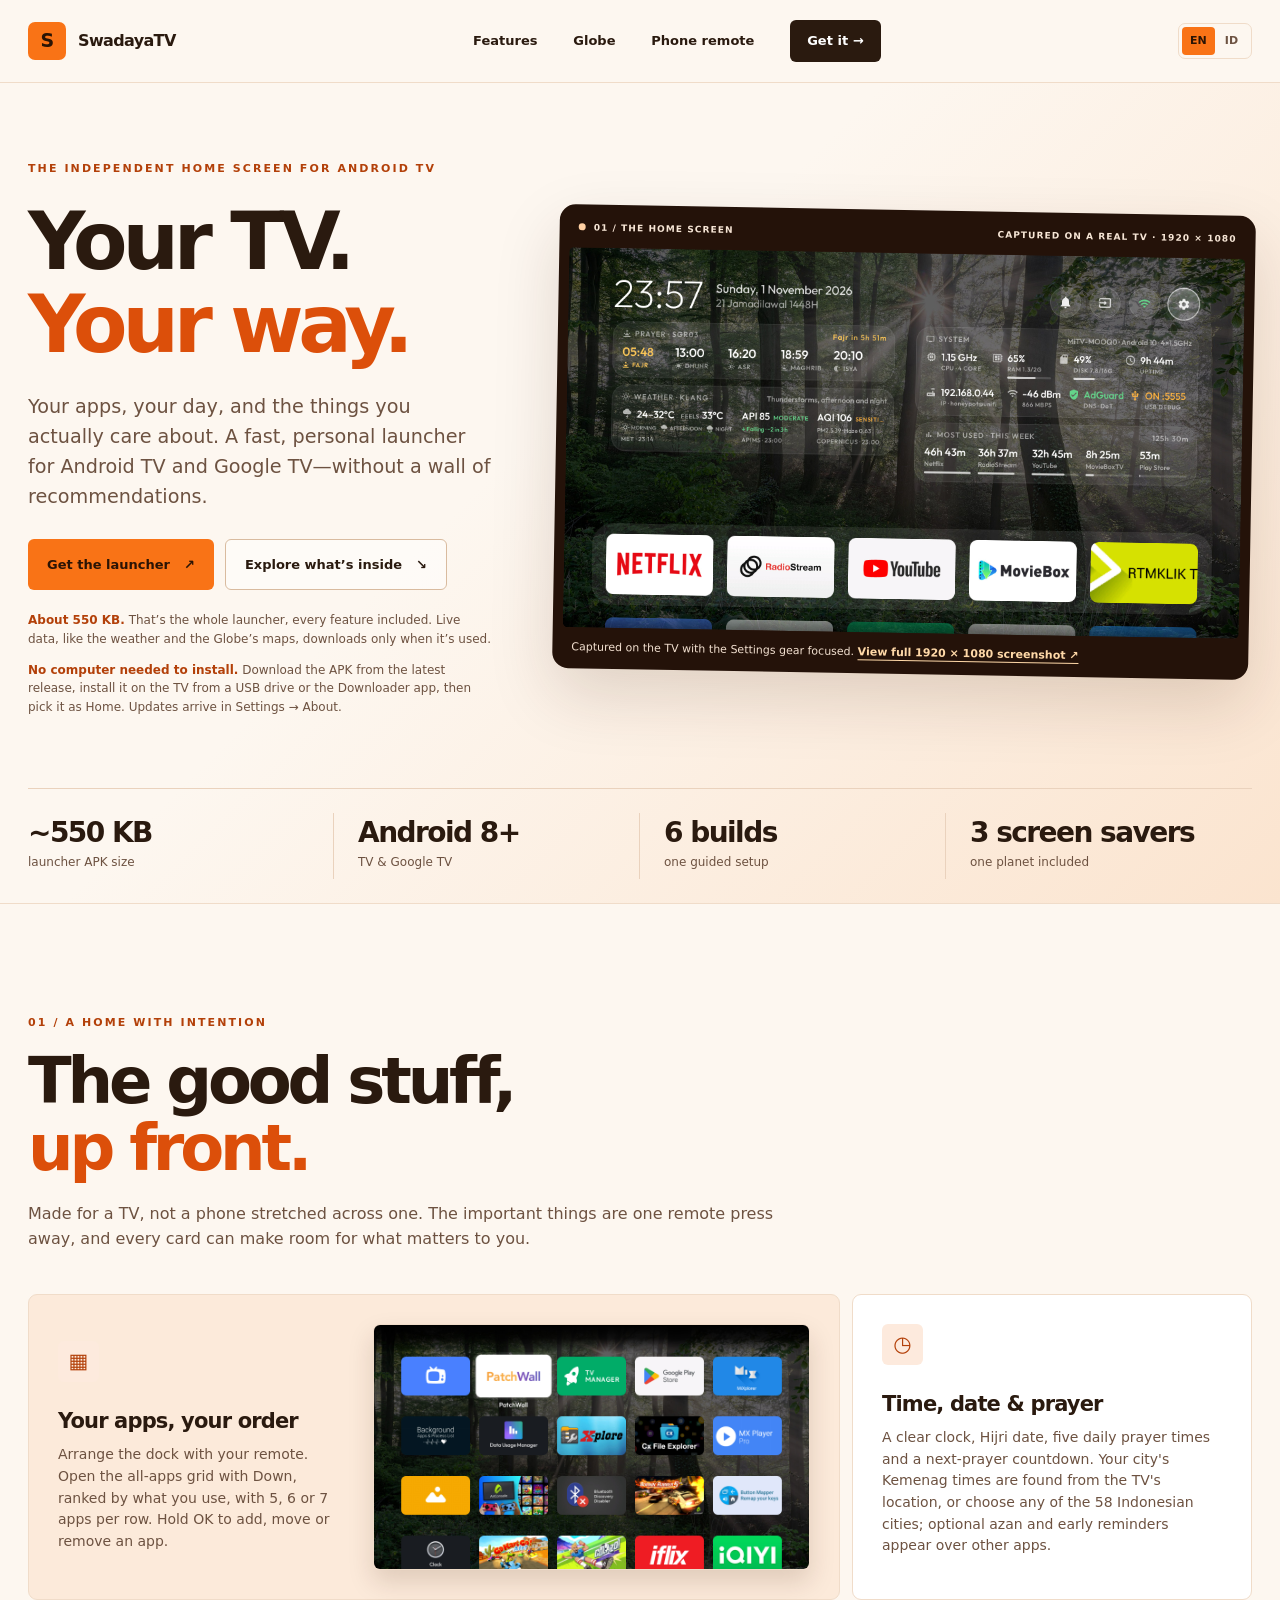
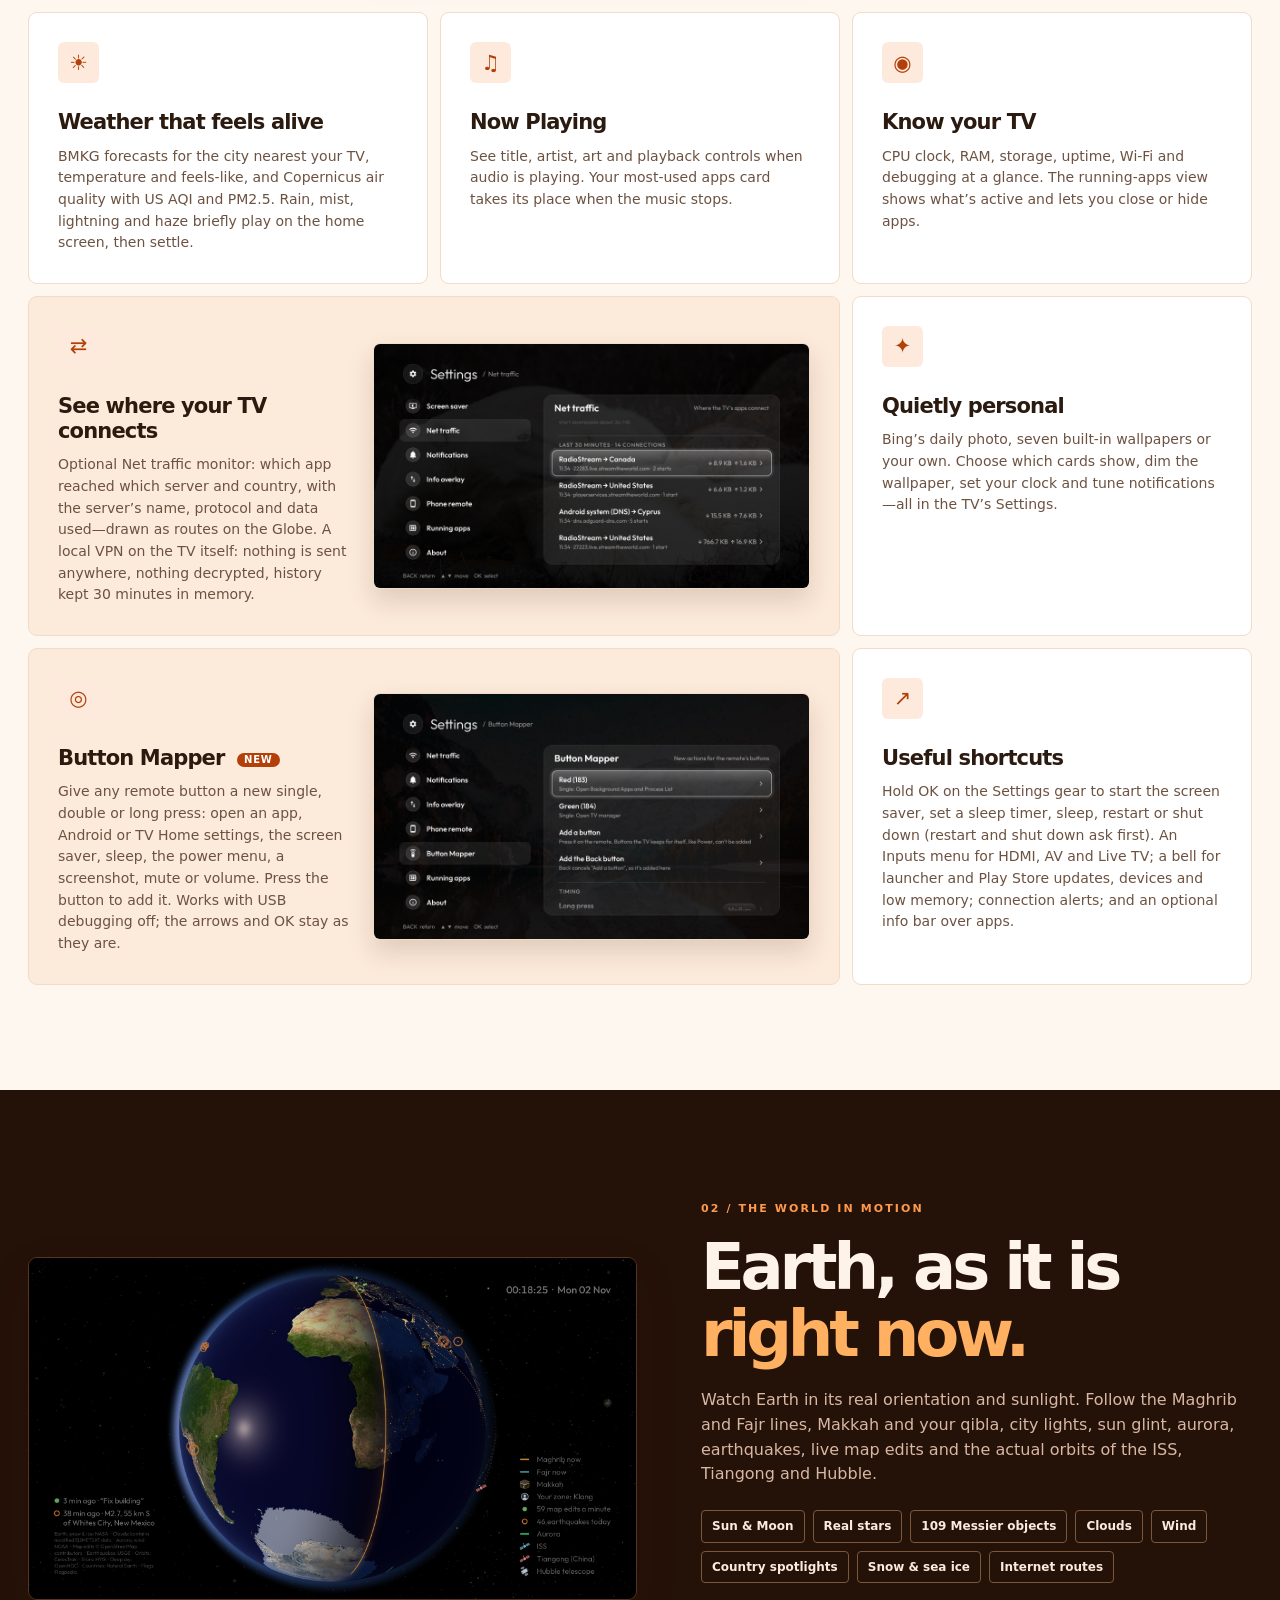
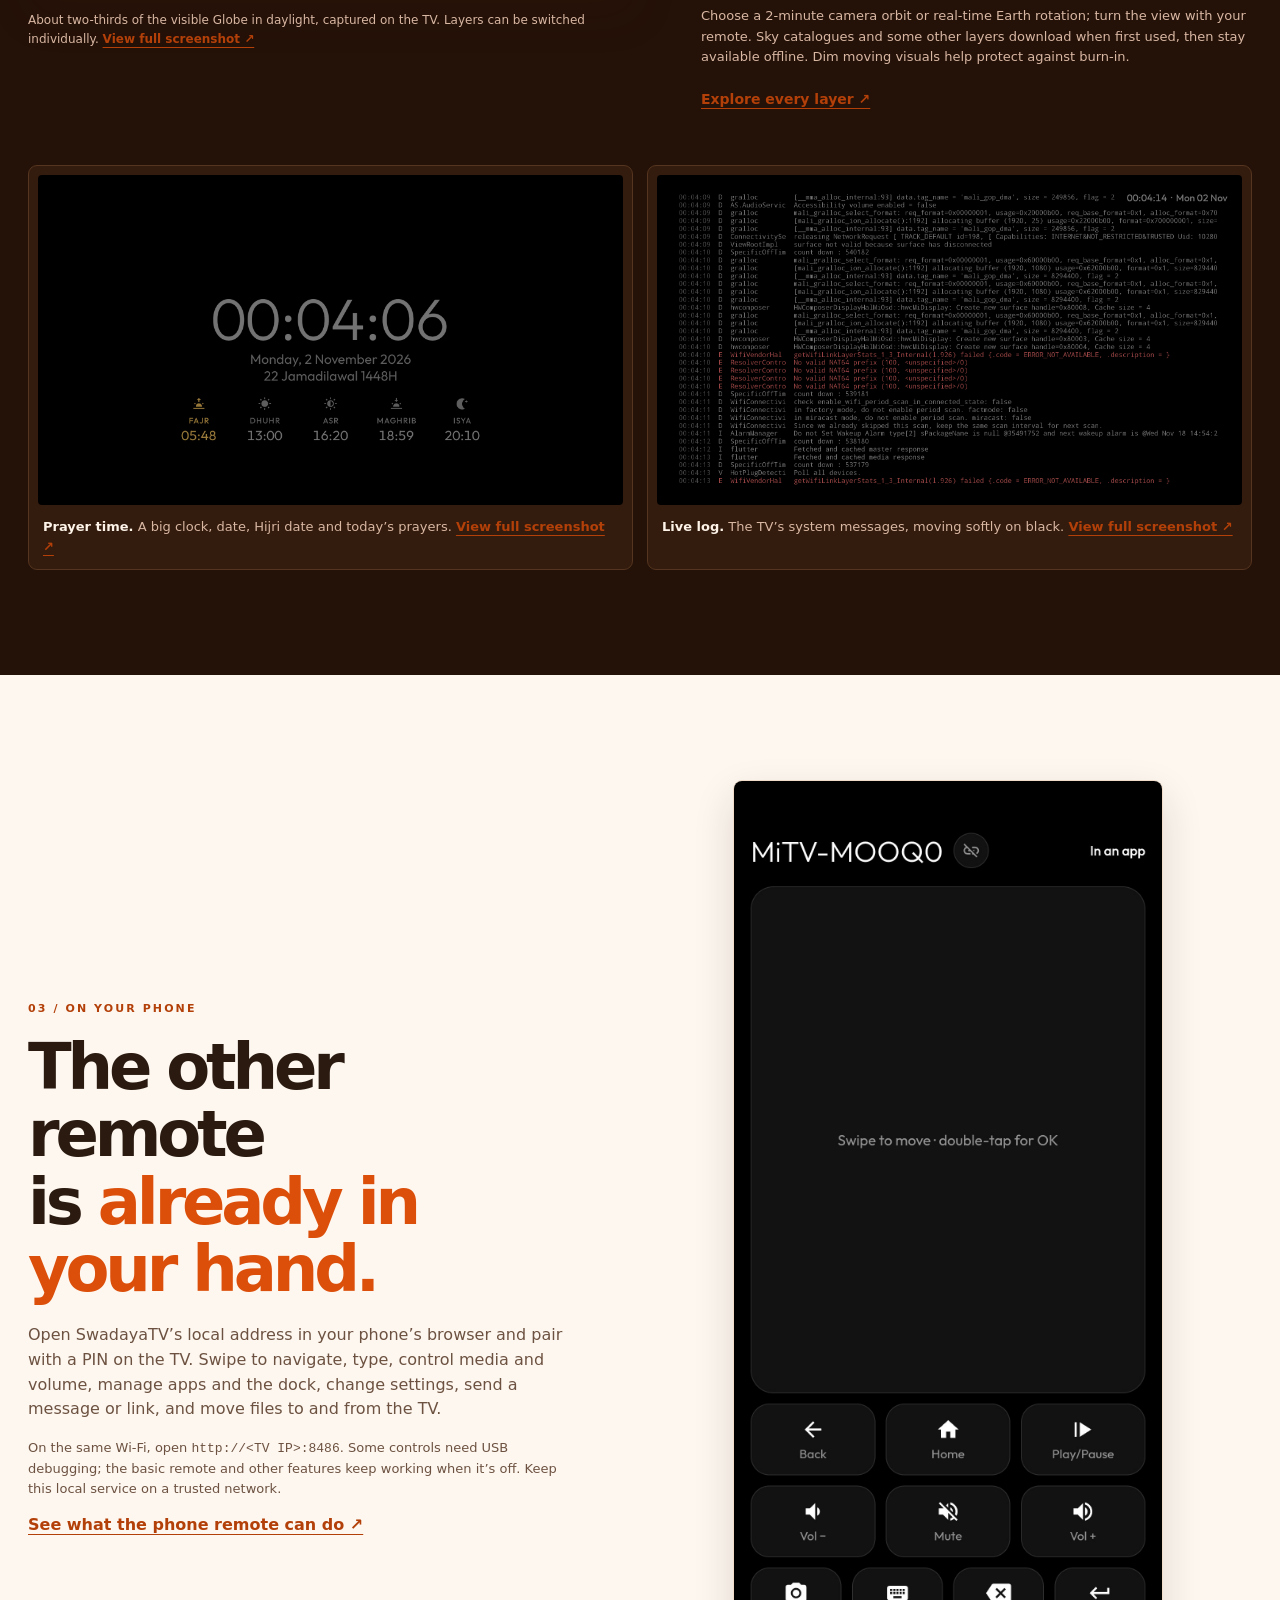
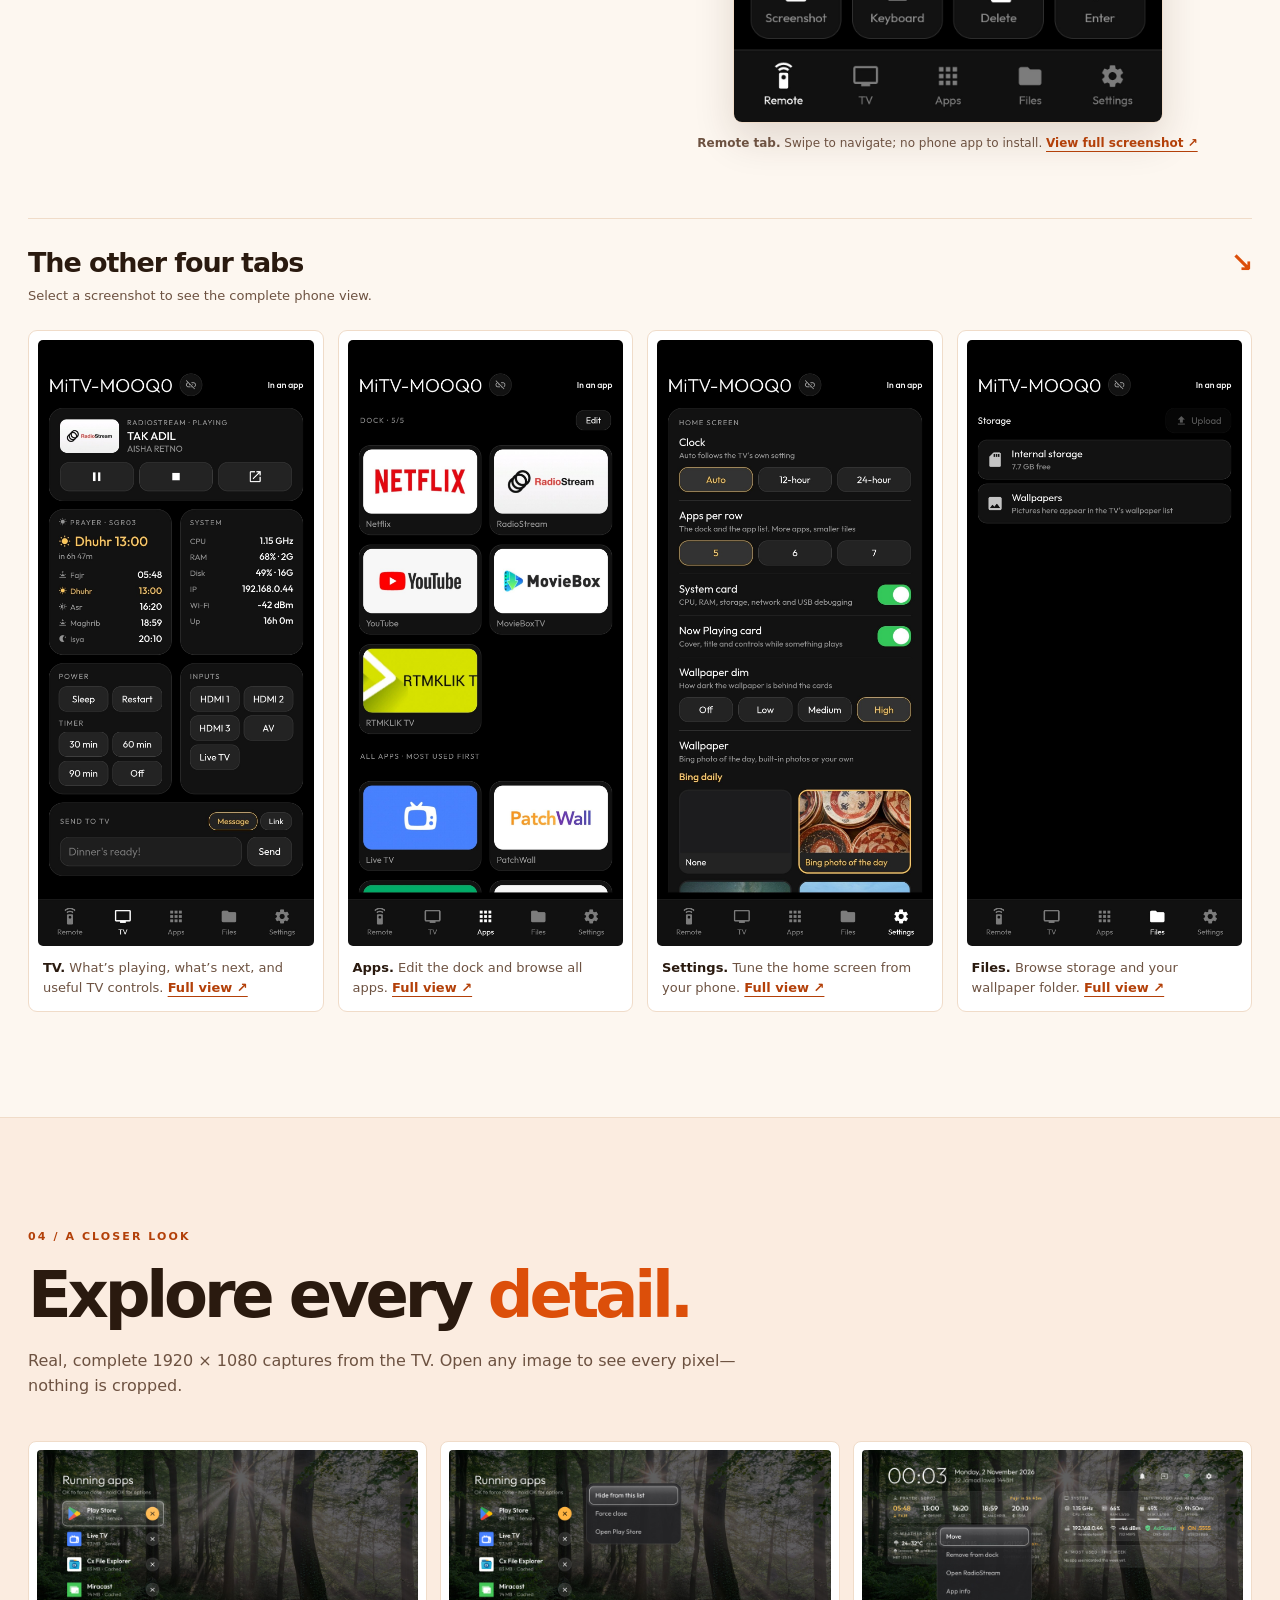
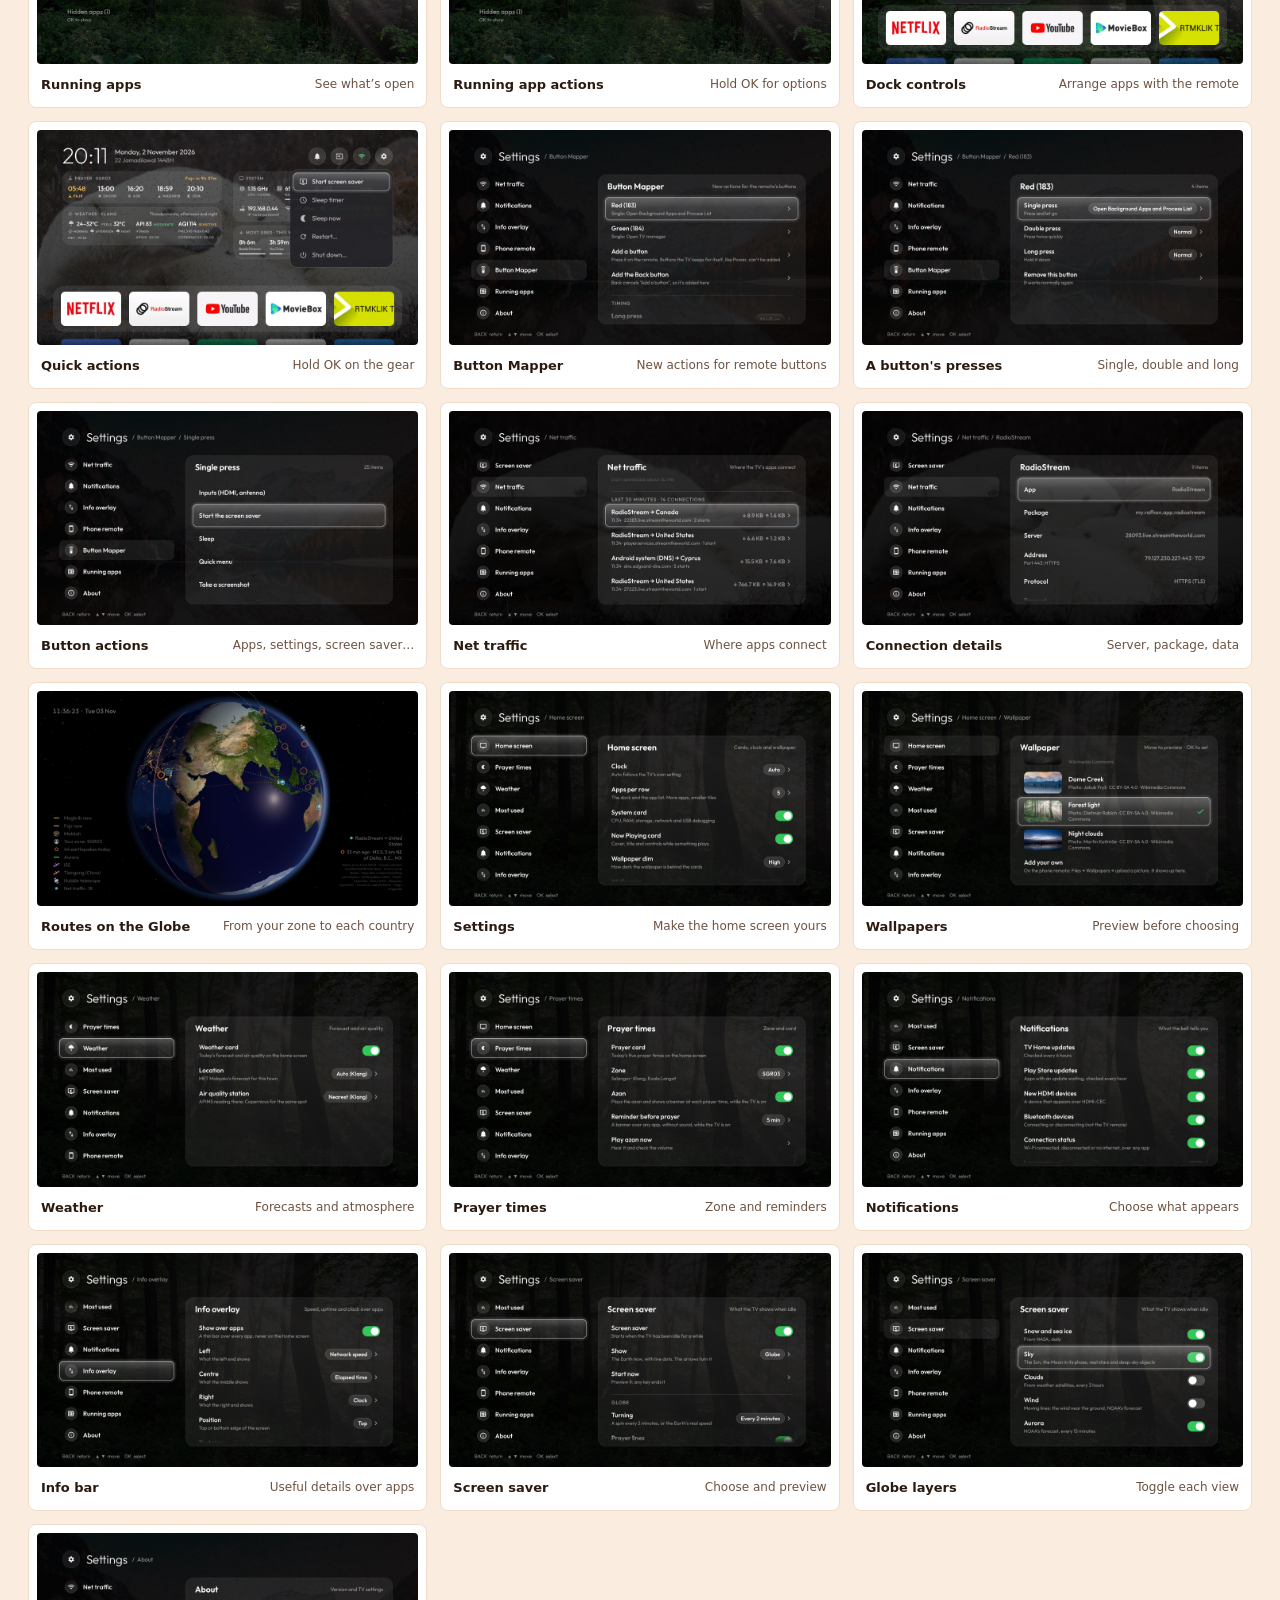
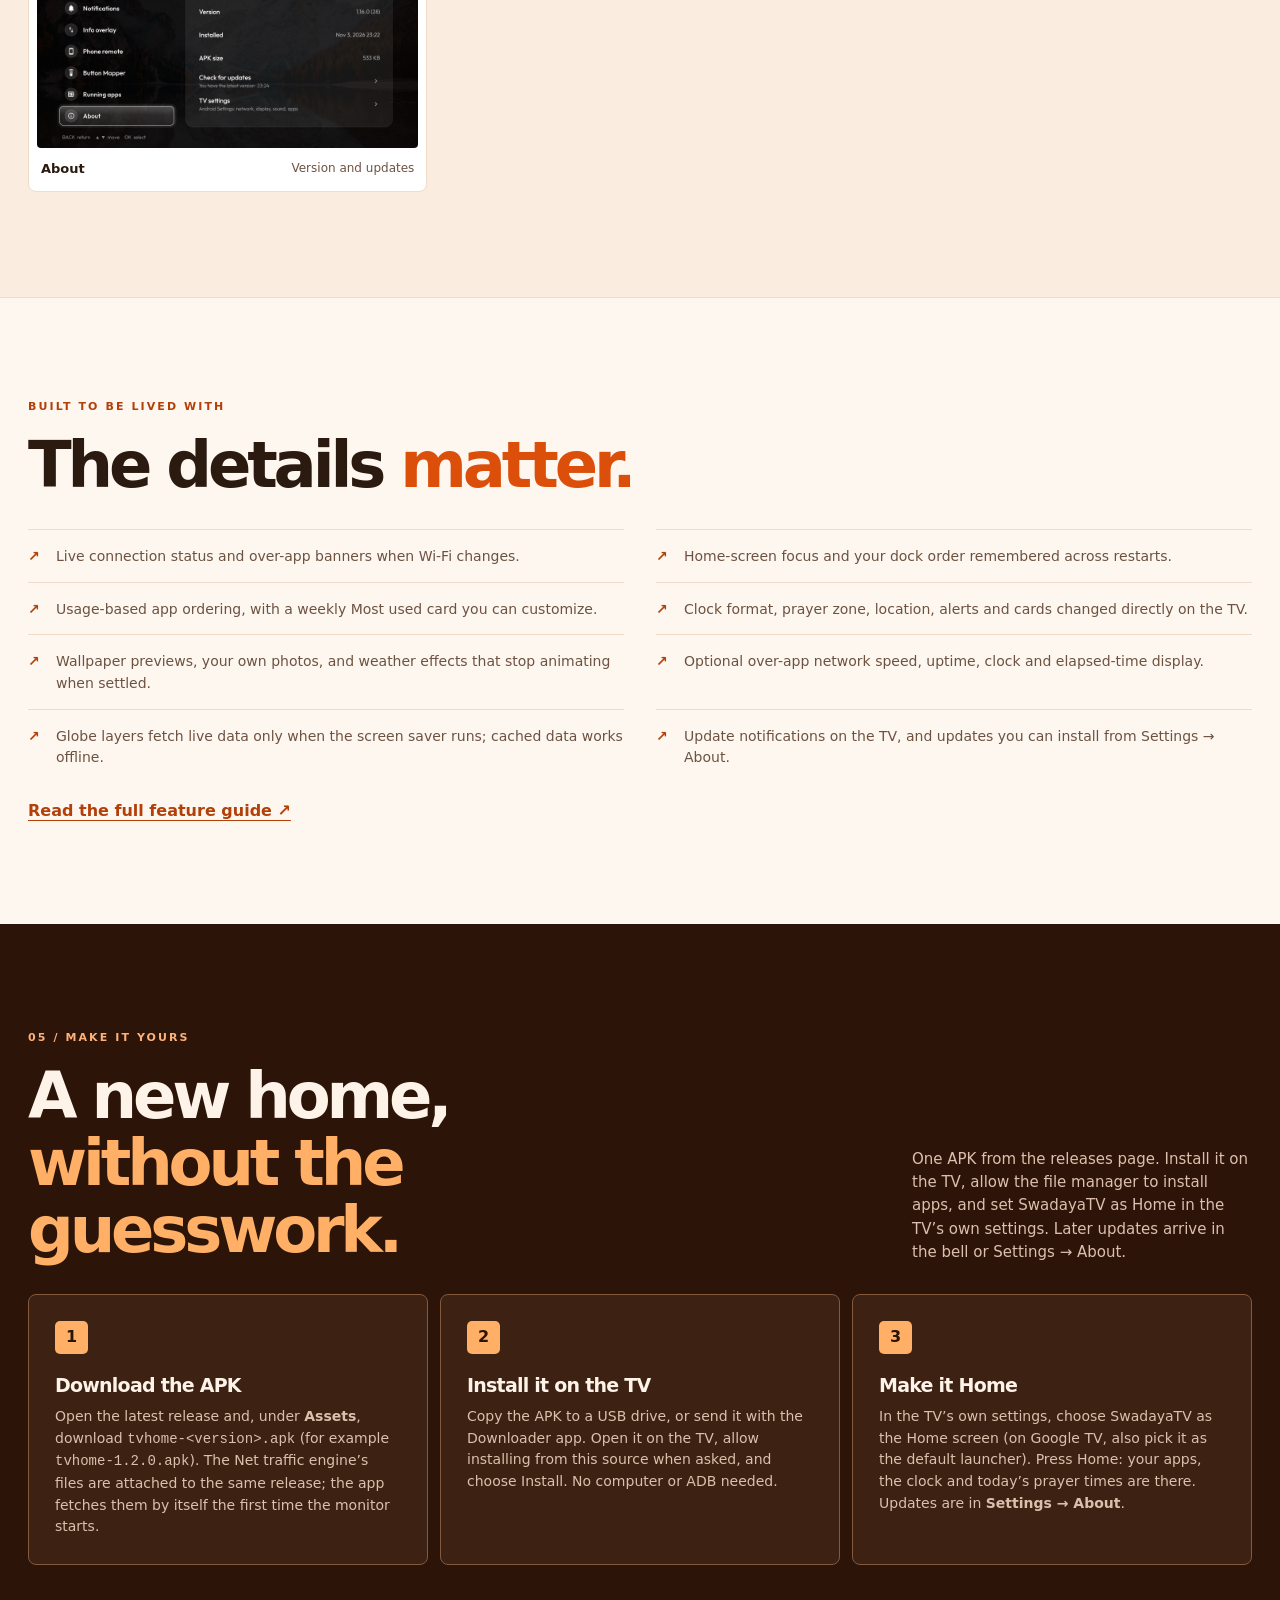
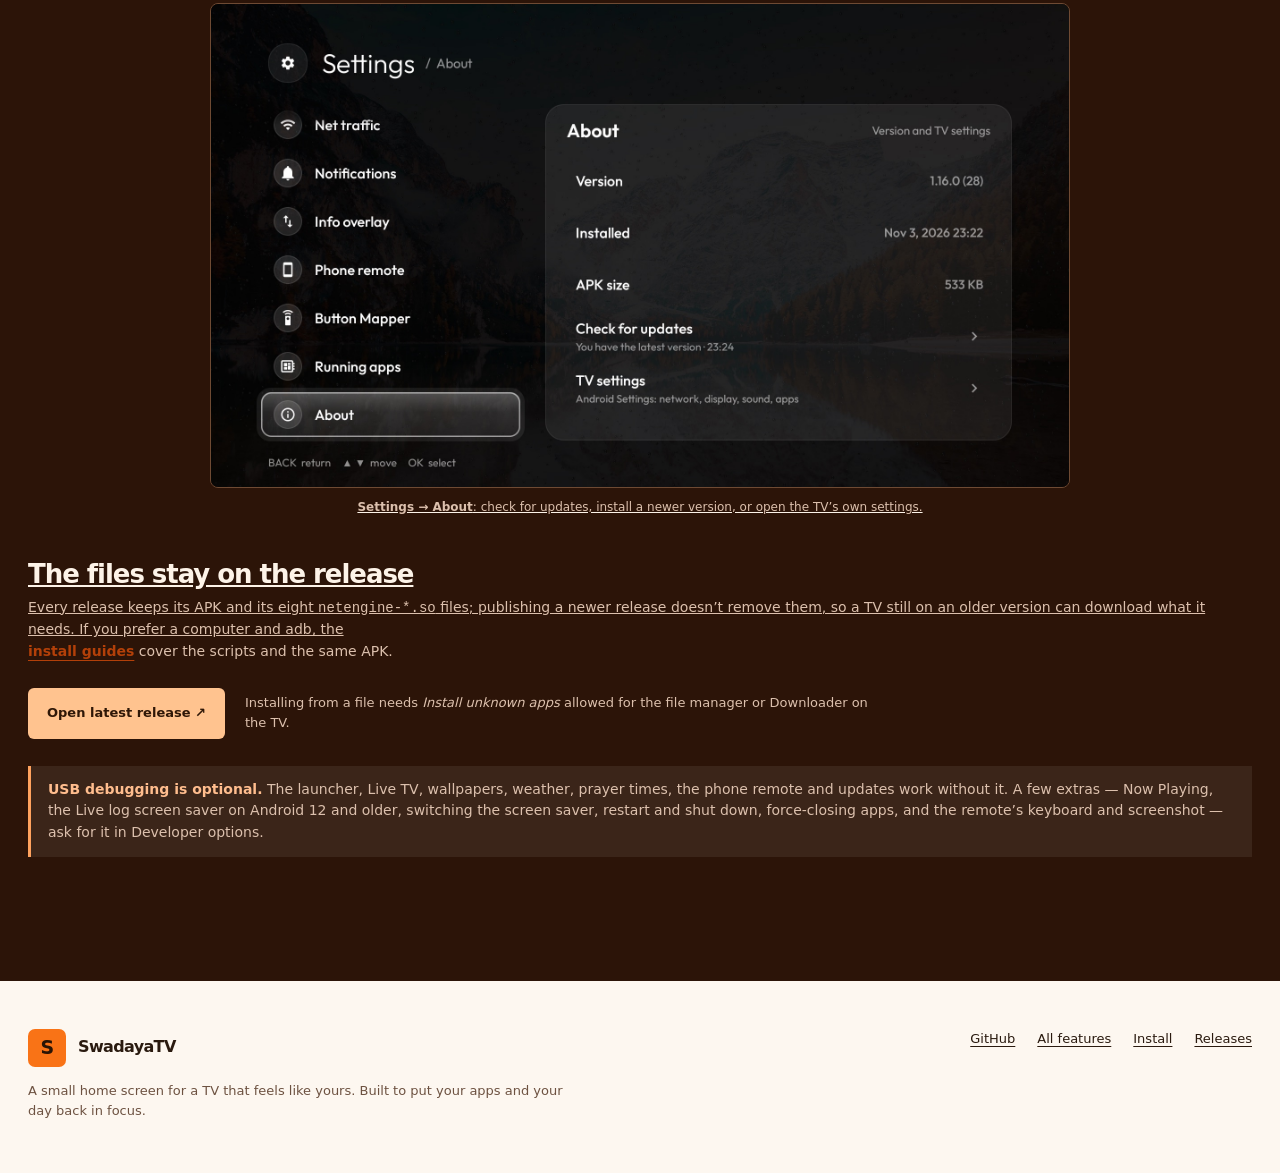
==== docs/index.html @ c502d19e "feat: switch the site to a bright orange theme, release 1.2.0 The green identity is replaced with a " ====
<!doctype html>
<html lang="en">
<head>
  <meta charset="utf-8">
  <meta name="viewport" content="width=device-width, initial-scale=1">
  <meta name="theme-color" content="#fdf7f0">
  <meta name="description" content="SwadayaTV is a tiny, customizable home screen for Android TV and Google TV, with live weather, prayer times, a phone remote, and a real-time Globe screen saver. Install the ready-made APK from GitHub Releases.">
  <title>SwadayaTV — Make the TV yours</title>
  <link rel="alternate" hreflang="en" href="index.html">
  <link rel="alternate" hreflang="id" href="id.html">
  <link rel="stylesheet" href="site.css">
</head>
<body>
  <a class="skip" href="#main">Skip to content</a>
  <header class="site-header" id="top">
    <nav class="nav wrap" aria-label="Main navigation">
      <a class="brand" href="#top" aria-label="SwadayaTV, back to top"><span class="brand-mark" aria-hidden="true">S</span><span>SwadayaTV</span></a>
      <div class="nav-links">
        <a href="#features">Features</a>
        <a href="#globe">Globe</a>
        <a href="#remote">Phone remote</a>
        <a class="nav-download" href="#install">Get it →</a>
      </div>
      <div class="language-switch" aria-label="Language"><a href="index.html" lang="en" aria-current="page">EN</a><a href="id.html" lang="id">ID</a></div>
    </nav>
  </header>

  <main id="main">
    <div class="hero-shell">
    <div class="hero wrap">
      <div class="hero-copy">
        <span class="eyebrow">The independent home screen for Android TV</span>
        <h1>Your TV.<br><em>Your way.</em></h1>
        <p class="lead">Your apps, your day, and the things you actually care about. A fast, personal launcher for Android TV and Google TV—without a wall of recommendations.</p>
        <div class="actions">
          <a class="button primary" href="#install">Get the launcher <span aria-hidden="true">↗</span></a>
          <a class="button secondary" href="#features">Explore what’s inside <span aria-hidden="true">↘</span></a>
        </div>
        <p class="hero-note"><strong>About 550 KB.</strong> That’s the whole launcher, every feature included. Live data, like the weather and the Globe’s maps, downloads only when it’s used.</p>
        <p class="hero-note"><strong>No computer needed to install.</strong> Download the APK from the latest release, install it on the TV from a USB drive or the Downloader app, then pick it as Home. Updates arrive in Settings → About.</p>
      </div>
      <figure class="hero-visual screen">
        <div class="screen-top"><span>01 / The home screen</span><span>Captured on a real TV · 1920 × 1080</span></div>
        <a class="image-link" href="home.jpg" target="_blank" rel="noopener" aria-label="Open the complete home screen screenshot"><img src="home.jpg" width="1920" height="1080" alt="SwadayaTV on a TV with Forest light wallpaper, clock, prayer times, weather and air quality, system status, most-used apps and the Settings gear focused" fetchpriority="high"></a>
        <figcaption>Captured on the TV with the Settings gear focused. <a class="text-link" href="home.jpg" target="_blank" rel="noopener">View full 1920 × 1080 screenshot ↗</a></figcaption>
      </figure>
    </div>

    <div class="proof wrap" aria-label="At a glance">
      <div class="proof-item"><strong>~550 KB</strong><span>launcher APK size</span></div>
      <div class="proof-item"><strong>Android 8+</strong><span>TV &amp; Google TV</span></div>
      <div class="proof-item"><strong>6 builds</strong><span>one guided setup</span></div>
      <div class="proof-item"><strong>3 screen savers</strong><span>one planet included</span></div>
    </div>
    </div>

    <section class="section wrap" id="features" aria-labelledby="features-title">
      <div class="section-intro">
        <span class="eyebrow">01 / A home with intention</span>
        <h2 id="features-title">The good stuff,<br><em>up front.</em></h2>
        <p>Made for a TV, not a phone stretched across one. The important things are one remote press away, and every card can make room for what matters to you.</p>
      </div>
      <div class="feature-grid">
        <article class="feature span-two">
          <div><div class="icon" aria-hidden="true">▦</div><h3>Your apps, your order</h3><p>Arrange the dock with your remote. Open the all-apps grid with Down, ranked by what you use, with 5, 6 or 7 apps per row. Hold OK to add, move or remove an app.</p></div>
          <a class="image-link" href="app-grid.jpg" target="_blank" rel="noopener" aria-label="Open the complete all apps screenshot"><img src="app-grid.jpg" width="1920" height="1080" loading="lazy" alt="All apps grid with large, easily focused TV app tiles"></a>
        </article>
        <article class="feature"><div class="icon" aria-hidden="true">◷</div><h3>Time, date &amp; prayer</h3><p>A clear clock, Hijri date, five daily prayer times and a next-prayer countdown. Your city's Kemenag times are found from the TV's location, or choose any of the 58 Indonesian cities; optional azan and early reminders appear over other apps.</p></article>
        <article class="feature"><div class="icon" aria-hidden="true">☀</div><h3>Weather that feels alive</h3><p>BMKG forecasts for the city nearest your TV, temperature and feels-like, and Copernicus air quality with US AQI and PM2.5. Rain, mist, lightning and haze briefly play on the home screen, then settle.</p></article>
        <article class="feature"><div class="icon" aria-hidden="true">♫</div><h3>Now Playing</h3><p>See title, artist, art and playback controls when audio is playing. Your most-used apps card takes its place when the music stops.</p></article>
        <article class="feature"><div class="icon" aria-hidden="true">◉</div><h3>Know your TV</h3><p>CPU clock, RAM, storage, uptime, Wi-Fi and debugging at a glance. The running-apps view shows what’s active and lets you close or hide apps.</p></article>
        <article class="feature span-two">
          <div><div class="icon" aria-hidden="true">⇄</div><h3>See where your TV connects</h3><p>Optional Net traffic monitor: which app reached which server and country, with the server’s name, protocol and data used—drawn as routes on the Globe. A local VPN on the TV itself: nothing is sent anywhere, nothing decrypted, history kept 30 minutes in memory.</p></div>
          <a class="image-link" href="net-traffic.jpg" target="_blank" rel="noopener" aria-label="Open the complete Net traffic screenshot"><img src="net-traffic.jpg" width="1920" height="1080" loading="lazy" alt="Settings → Net traffic: the latest connections, each with app, country, server name and data"></a>
        </article>
        <article class="feature"><div class="icon" aria-hidden="true">✦</div><h3>Quietly personal</h3><p>Bing’s daily photo, seven built-in wallpapers or your own. Choose which cards show, dim the wallpaper, set your clock and tune notifications—all in the TV’s Settings.</p></article>
        <article class="feature span-two">
          <div><div class="icon" aria-hidden="true">◎</div><h3>Button Mapper <span class="new-tag">New</span></h3><p>Give any remote button a new single, double or long press: open an app, Android or TV Home settings, the screen saver, sleep, the power menu, a screenshot, mute or volume. Press the button to add it. Works with USB debugging off; the arrows and OK stay as they are.</p></div>
          <a class="image-link" href="button-mapper.jpg" target="_blank" rel="noopener" aria-label="Open the complete Button Mapper screenshot"><img src="button-mapper.jpg" width="1920" height="1080" loading="lazy" alt="Settings → Button Mapper: the Red (183) and Green (184) buttons, each opening an app, with Add a button and the timing options"></a>
        </article>
        <article class="feature"><div class="icon" aria-hidden="true">↗</div><h3>Useful shortcuts</h3><p>Hold OK on the Settings gear to start the screen saver, set a sleep timer, sleep, restart or shut down (restart and shut down ask first). An Inputs menu for HDMI, AV and Live TV; a bell for launcher and Play Store updates, devices and low memory; connection alerts; and an optional info bar over apps.</p></article>
      </div>
    </section>

    <section class="section globe-band" id="globe" aria-labelledby="globe-title"><div class="wrap">
      <div class="showcase">
        <figure class="media">
          <a class="image-link" href="screensaver-globe.jpg" target="_blank" rel="noopener" aria-label="Open the complete Globe screen saver screenshot"><img src="screensaver-globe.jpg" width="1920" height="1080" loading="lazy" alt="Real-time Earth Globe with about two-thirds in daylight across South America, the Atlantic and western Africa, and night over eastern Africa and Arabia"></a>
          <figcaption>About two-thirds of the visible Globe in daylight, captured on the TV. Layers can be switched individually. <a class="text-link" href="screensaver-globe.jpg" target="_blank" rel="noopener">View full screenshot ↗</a></figcaption>
        </figure>
        <div>
          <span class="eyebrow">02 / The world in motion</span>
          <h2 id="globe-title">Earth, as it is<br><em>right now.</em></h2>
          <p class="section-copy">Watch Earth in its real orientation and sunlight. Follow the Maghrib and Fajr lines, Makkah and your qibla, city lights, sun glint, aurora, earthquakes, live map edits and the actual orbits of the ISS, Tiangong and Hubble.</p>
          <ul class="pill-list" aria-label="Optional Globe layers"><li>Sun &amp; Moon</li><li>Real stars</li><li>109 Messier objects</li><li>Clouds</li><li>Wind</li><li>Country spotlights</li><li>Snow &amp; sea ice</li><li>Internet routes</li></ul>
          <p class="muted-note">Choose a 2-minute camera orbit or real-time Earth rotation; turn the view with your remote. Sky catalogues and some other layers download when first used, then stay available offline. Dim moving visuals help protect against burn-in.</p>
          <div class="inline-links"><a class="text-link" href="https://github.com/frhnkrnwn/SwadayaTV/blob/master/docs/features.md#globe">Explore every layer ↗</a></div>
        </div>
      </div>
      <div class="mini-gallery">
        <figure><a class="image-link" href="screensaver-prayer.jpg" target="_blank" rel="noopener" aria-label="Open the complete Prayer time screen saver screenshot"><img src="screensaver-prayer.jpg" width="1920" height="1080" loading="lazy" alt="Prayer time screen saver with date, Hijri date, clock and prayer times"></a><figcaption><strong>Prayer time.</strong> A big clock, date, Hijri date and today’s prayers. <a class="text-link" href="screensaver-prayer.jpg" target="_blank" rel="noopener">View full screenshot ↗</a></figcaption></figure>
        <figure><a class="image-link" href="screensaver-log.jpg" target="_blank" rel="noopener" aria-label="Open the complete Live log screen saver screenshot"><img src="screensaver-log.jpg" width="1920" height="1080" loading="lazy" alt="Live log screen saver with system messages on a black background"></a><figcaption><strong>Live log.</strong> The TV’s system messages, moving softly on black. <a class="text-link" href="screensaver-log.jpg" target="_blank" rel="noopener">View full screenshot ↗</a></figcaption></figure>
      </div>
    </div></section>

    <section class="section wrap" id="remote" aria-labelledby="remote-title">
      <div class="showcase reverse">
        <div>
          <span class="eyebrow">03 / On your phone</span>
          <h2 id="remote-title">The other remote<br>is <em>already in your hand.</em></h2>
          <p class="section-copy">Open SwadayaTV’s local address in your phone’s browser and pair with a PIN on the TV. Swipe to navigate, type, control media and volume, manage apps and the dock, change settings, send a message or link, and move files to and from the TV.</p>
          <p class="muted-note">On the same Wi-Fi, open <code>http://&lt;TV IP&gt;:8486</code>. Some controls need USB debugging; the basic remote and other features keep working when it’s off. Keep this local service on a trusted network.</p>
          <a class="text-link" href="https://github.com/frhnkrnwn/SwadayaTV/blob/master/docs/features.md#phone-remote">See what the phone remote can do ↗</a>
        </div>
        <figure class="media">
          <a class="image-link" href="remote-home.jpg" target="_blank" rel="noopener" aria-label="Open the complete phone remote screenshot"><img src="remote-home.jpg" width="1080" height="2376" loading="lazy" alt="Remote tab with a swipe pad, Back, Home, playback, volume, keyboard and screenshot controls" style="width:min(100%, 430px); margin-inline:auto"></a>
          <figcaption style="text-align:center"><strong>Remote tab.</strong> Swipe to navigate; no phone app to install. <a class="text-link" href="remote-home.jpg" target="_blank" rel="noopener">View full screenshot ↗</a></figcaption>
        </figure>
      </div>
      <h3 class="gallery-heading">The other four tabs <span>↘</span></h3>
      <p class="muted-note">Select a screenshot to see the complete phone view.</p>
      <div class="remote-gallery">
        <figure><a class="image-link" href="remote-tv.jpg" target="_blank" rel="noopener" aria-label="Open the complete TV tab screenshot"><img src="remote-tv.jpg" width="1080" height="2376" loading="lazy" alt="TV tab with Now Playing, prayer times, system details, power and input controls, and Send to TV"></a><figcaption><strong>TV.</strong> What’s playing, what’s next, and useful TV controls. <a class="text-link" href="remote-tv.jpg" target="_blank" rel="noopener">Full view ↗</a></figcaption></figure>
        <figure><a class="image-link" href="remote-apps.jpg" target="_blank" rel="noopener" aria-label="Open the complete Apps tab screenshot"><img src="remote-apps.jpg" width="1080" height="2376" loading="lazy" alt="Apps tab with dock editing and a most-used-first app list"></a><figcaption><strong>Apps.</strong> Edit the dock and browse all apps. <a class="text-link" href="remote-apps.jpg" target="_blank" rel="noopener">Full view ↗</a></figcaption></figure>
        <figure><a class="image-link" href="remote-settings.jpg" target="_blank" rel="noopener" aria-label="Open the complete Settings tab screenshot"><img src="remote-settings.jpg" width="1080" height="2376" loading="lazy" alt="Settings tab with clock format, apps per row, card toggles, wallpaper dimming and wallpaper choices"></a><figcaption><strong>Settings.</strong> Tune the home screen from your phone. <a class="text-link" href="remote-settings.jpg" target="_blank" rel="noopener">Full view ↗</a></figcaption></figure>
        <figure><a class="image-link" href="remote-files.jpg" target="_blank" rel="noopener" aria-label="Open the complete Files tab screenshot"><img src="remote-files.jpg" width="1080" height="2376" loading="lazy" alt="Files tab with internal storage and a Wallpapers folder"></a><figcaption><strong>Files.</strong> Browse storage and your wallpaper folder. <a class="text-link" href="remote-files.jpg" target="_blank" rel="noopener">Full view ↗</a></figcaption></figure>
      </div>
    </section>

    <section class="section screens-band" id="screens" aria-labelledby="captures-title"><div class="wrap">
      <div class="section-intro"><span class="eyebrow">04 / A closer look</span><h2 id="captures-title">Explore every <em>detail.</em></h2><p>Real, complete 1920 × 1080 captures from the TV. Open any image to see every pixel—nothing is cropped.</p></div>
      <div class="capture-gallery">
        <figure><a class="image-link" href="running-apps.jpg" target="_blank" rel="noopener"><img src="running-apps.jpg" width="1920" height="1080" loading="lazy" alt="Running apps view with TV app tiles"></a><figcaption><strong>Running apps</strong><span>See what’s open</span></figcaption></figure>
        <figure><a class="image-link" href="running-apps-hide.jpg" target="_blank" rel="noopener"><img src="running-apps-hide.jpg" width="1920" height="1080" loading="lazy" alt="Hold OK menu for a running app, with hide, close and open actions"></a><figcaption><strong>Running app actions</strong><span>Hold OK for options</span></figcaption></figure>
        <figure><a class="image-link" href="dock-reorder.jpg" target="_blank" rel="noopener"><img src="dock-reorder.jpg" width="1920" height="1080" loading="lazy" alt="Hold OK menu for a dock app, including move and remove from dock"></a><figcaption><strong>Dock controls</strong><span>Arrange apps with the remote</span></figcaption></figure>
        <figure><a class="image-link" href="quick-actions.jpg" target="_blank" rel="noopener"><img src="quick-actions.jpg" width="1920" height="1080" loading="lazy" alt="Quick actions menu under the Settings gear: start screen saver, sleep timer, sleep now, restart and shut down"></a><figcaption><strong>Quick actions</strong><span>Hold OK on the gear</span></figcaption></figure>
        <figure><a class="image-link" href="button-mapper.jpg" target="_blank" rel="noopener"><img src="button-mapper.jpg" width="1920" height="1080" loading="lazy" alt="Settings → Button Mapper: the Red (183) and Green (184) buttons with their actions, Add a button, Add the Back button and timing"></a><figcaption><strong>Button Mapper</strong><span>New actions for remote buttons</span></figcaption></figure>
        <figure><a class="image-link" href="button-mapper-button.jpg" target="_blank" rel="noopener"><img src="button-mapper-button.jpg" width="1920" height="1080" loading="lazy" alt="The Red (183) button's page: single press opens an app, double and long press Normal, and Remove this button"></a><figcaption><strong>A button's presses</strong><span>Single, double and long</span></figcaption></figure>
        <figure><a class="image-link" href="button-mapper-actions.jpg" target="_blank" rel="noopener"><img src="button-mapper-actions.jpg" width="1920" height="1080" loading="lazy" alt="Actions for a press: Inputs, Start the screen saver, Sleep, Quick menu, Take a screenshot and more"></a><figcaption><strong>Button actions</strong><span>Apps, settings, screen saver…</span></figcaption></figure>
        <figure><a class="image-link" href="net-traffic.jpg" target="_blank" rel="noopener"><img src="net-traffic.jpg" width="1920" height="1080" loading="lazy" alt="Settings → Net traffic: Stop capture, Clear history and the latest connections, each with app, country, server name and data"></a><figcaption><strong>Net traffic</strong><span>Where apps connect</span></figcaption></figure>
        <figure><a class="image-link" href="net-traffic-detail.jpg" target="_blank" rel="noopener"><img src="net-traffic-detail.jpg" width="1920" height="1080" loading="lazy" alt="One connection's details: app, package, server, address, protocol, request, country, time and data"></a><figcaption><strong>Connection details</strong><span>Server, package, data</span></figcaption></figure>
        <figure><a class="image-link" href="net-traffic-globe.jpg" target="_blank" rel="noopener"><img src="net-traffic-globe.jpg" width="1920" height="1080" loading="lazy" alt="Globe screen saver with cyan dotted routes arcing from Indonesia to Europe, the United States and Australia, and Net traffic in the legend"></a><figcaption><strong>Routes on the Globe</strong><span>From your zone to each country</span></figcaption></figure>
        <figure><a class="image-link" href="settings.jpg" target="_blank" rel="noopener"><img src="settings.jpg" width="1920" height="1080" loading="lazy" alt="Launcher Settings with categories for home, prayer, weather and more"></a><figcaption><strong>Settings</strong><span>Make the home screen yours</span></figcaption></figure>
        <figure><a class="image-link" href="wallpapers.jpg" target="_blank" rel="noopener"><img src="wallpapers.jpg" width="1920" height="1080" loading="lazy" alt="Wallpaper picker showing built-in backgrounds and previews"></a><figcaption><strong>Wallpapers</strong><span>Preview before choosing</span></figcaption></figure>
        <figure><a class="image-link" href="settings-weather.jpg" target="_blank" rel="noopener"><img src="settings-weather.jpg" width="1920" height="1080" loading="lazy" alt="Weather settings including forecasts, air quality and weather effects"></a><figcaption><strong>Weather</strong><span>Forecasts and atmosphere</span></figcaption></figure>
        <figure><a class="image-link" href="settings-prayer.jpg" target="_blank" rel="noopener"><img src="settings-prayer.jpg" width="1920" height="1080" loading="lazy" alt="Prayer time settings with zone, reminders and azan choices"></a><figcaption><strong>Prayer times</strong><span>Zone and reminders</span></figcaption></figure>
        <figure><a class="image-link" href="settings-notifications.jpg" target="_blank" rel="noopener"><img src="settings-notifications.jpg" width="1920" height="1080" loading="lazy" alt="Notification settings for launcher updates and TV alerts"></a><figcaption><strong>Notifications</strong><span>Choose what appears</span></figcaption></figure>
        <figure><a class="image-link" href="settings-overlay.jpg" target="_blank" rel="noopener"><img src="settings-overlay.jpg" width="1920" height="1080" loading="lazy" alt="Optional info bar settings for an overlay over other apps"></a><figcaption><strong>Info bar</strong><span>Useful details over apps</span></figcaption></figure>
        <figure><a class="image-link" href="settings-screensaver.jpg" target="_blank" rel="noopener"><img src="settings-screensaver.jpg" width="1920" height="1080" loading="lazy" alt="Screen saver settings with selection, start now and Globe layers"></a><figcaption><strong>Screen saver</strong><span>Choose and preview</span></figcaption></figure>
        <figure><a class="image-link" href="settings-globe-layers.jpg" target="_blank" rel="noopener"><img src="settings-globe-layers.jpg" width="1920" height="1080" loading="lazy" alt="Globe screen saver layer switches in Settings"></a><figcaption><strong>Globe layers</strong><span>Toggle each view</span></figcaption></figure>
        <figure><a class="image-link" href="settings-about.jpg" target="_blank" rel="noopener"><img src="settings-about.jpg" width="1920" height="1080" loading="lazy" alt="About page showing version 1.16.0, install time, APK size, Check for updates and TV settings"></a><figcaption><strong>About</strong><span>Version and updates</span></figcaption></figure>
      </div>
    </div></section>

    <section class="small-section wrap" aria-labelledby="more-title">
      <span class="eyebrow">Built to be lived with</span>
      <h2 id="more-title">The details <em>matter.</em></h2>
      <ul class="check-grid">
        <li>Live connection status and over-app banners when Wi-Fi changes.</li>
        <li>Home-screen focus and your dock order remembered across restarts.</li>
        <li>Usage-based app ordering, with a weekly Most used card you can customize.</li>
        <li>Clock format, prayer zone, location, alerts and cards changed directly on the TV.</li>
        <li>Wallpaper previews, your own photos, and weather effects that stop animating when settled.</li>
        <li>Optional over-app network speed, uptime, clock and elapsed-time display.</li>
        <li>Globe layers fetch live data only when the screen saver runs; cached data works offline.</li>
        <li>Update notifications on the TV, and updates you can install from Settings → About.</li>
      </ul>
      <p style="margin-top:30px"><a class="text-link" href="https://github.com/frhnkrnwn/SwadayaTV/blob/master/docs/features.md">Read the full feature guide ↗</a></p>
    </section>

    <section class="install-band" id="install" aria-labelledby="install-title">
      <div class="install-inner wrap">
        <span class="eyebrow">05 / Make it yours</span>
        <div class="install-head"><h2 id="install-title">A new home,<br><em>without the guesswork.</em></h2><p>One APK from the releases page. Install it on the TV, allow the file manager to install apps, and set SwadayaTV as Home in the TV&rsquo;s own settings. Later updates arrive in the bell or Settings → About.</p></div>
        <div class="steps">
          <article class="step"><span class="step-number">1</span><h3>Download the APK</h3><p>Open the latest release and, under <strong>Assets</strong>, download <code>tvhome-&lt;version&gt;.apk</code> (for example <code>tvhome-1.2.0.apk</code>). The Net traffic engine&rsquo;s files are attached to the same release; the app fetches them by itself the first time the monitor starts.</p></article>
          <article class="step"><span class="step-number">2</span><h3>Install it on the TV</h3><p>Copy the APK to a USB drive, or send it with the Downloader app. Open it on the TV, allow installing from this source when asked, and choose Install. No computer or ADB needed.</p></article>
          <article class="step"><span class="step-number">3</span><h3>Make it Home</h3><p>In the TV&rsquo;s own settings, choose SwadayaTV as the Home screen (on Google TV, also pick it as the default launcher). Press Home: your apps, the clock and today&rsquo;s prayer times are there. Updates are in <strong>Settings → About</strong>.</p></article>
        </div>
        <figure class="tui-shot"><a class="image-link" href="settings-about.jpg" target="_blank" rel="noopener"><img src="settings-about.jpg" width="1920" height="1080" loading="lazy" alt="Settings → About showing the version, install time, APK size, Check for updates and TV settings"><figcaption><strong>Settings → About</strong>: check for updates, install a newer version, or open the TV&rsquo;s own settings.</figcaption></figure>
        <div class="platforms">
          <h3>The files stay on the release</h3>
          <p>Every release keeps its APK and its eight <code>netengine-*.so</code> files; publishing a newer release doesn&rsquo;t remove them, so a TV still on an older version can download what it needs. If you prefer a computer and adb, the <a class="text-link" href="https://github.com/frhnkrnwn/SwadayaTV#install">install guides</a> cover the scripts and the same APK.</p>
          <div class="install-foot"><a class="button primary" href="https://github.com/frhnkrnwn/SwadayaTV/releases/latest">Open latest release ↗</a><p>Installing from a file needs <em>Install unknown apps</em> allowed for the file manager or Downloader on the TV.</p></div>
          <p class="security"><strong>USB debugging is optional.</strong> The launcher, Live TV, wallpapers, weather, prayer times, the phone remote and updates work without it. A few extras — Now Playing, the Live log screen saver on Android 12 and older, switching the screen saver, restart and shut down, force-closing apps, and the remote&rsquo;s keyboard and screenshot — ask for it in Developer options.</p>
        </div>
      </div>
    </section>
  </main>

  <footer><div class="footer-inner wrap"><div><a class="brand" href="#top"><span class="brand-mark" aria-hidden="true">S</span><span>SwadayaTV</span></a><p>A small home screen for a TV that feels like yours. Built to put your apps and your day back in focus.</p></div><nav aria-label="More links"><a href="https://github.com/frhnkrnwn/SwadayaTV">GitHub</a><a href="https://github.com/frhnkrnwn/SwadayaTV/blob/master/docs/features.md">All features</a><a href="https://github.com/frhnkrnwn/SwadayaTV#install">Install</a><a href="https://github.com/frhnkrnwn/SwadayaTV/releases/latest">Releases</a></nav></div></footer>
  <a class="back-to-top" href="#top" aria-label="Back to top" hidden><span aria-hidden="true">↑</span></a>
  <script>
    const backToTop = document.querySelector('.back-to-top');
    const updateBackToTop = () => { backToTop.hidden = window.scrollY < 600; };
    window.addEventListener('scroll', updateBackToTop, { passive: true });
    updateBackToTop();

  </script>
</body>
</html>
---- docs/site.css ----
:root {
  color-scheme: light;
  --bg: #fdf7f0;
  --paper: #ffffff;
  --soft: #fdeadd;
  --line: #f0dcc9;
  --text: #2a1a0f;
  --muted: #6d5241;
  --brand: #f97316;
  --brand-deep: #b34009;
  --accent: #dc4f0a;
  --ink: #2a1405;
  --max: 1240px;
  font-family: Inter, ui-sans-serif, system-ui, -apple-system, BlinkMacSystemFont, "Segoe UI", sans-serif;
}
* { box-sizing: border-box; }
html { scroll-behavior: smooth; }
body { margin: 0; background: var(--bg); color: var(--text); line-height: 1.55; }
a { color: inherit; }
a:hover { color: var(--brand-deep); }
img { display: block; max-width: 100%; }
button, a { -webkit-tap-highlight-color: transparent; }
:focus-visible { outline: 3px solid var(--accent); outline-offset: 4px; }
.skip { position: absolute; left: 16px; top: -80px; z-index: 30; padding: 10px 16px; background: var(--brand-deep); color: #fff; border-radius: 6px; }
.skip:focus { top: 12px; }
.wrap { width: min(calc(100% - 56px), var(--max)); margin-inline: auto; }
.site-header { background: var(--bg); border-bottom: 1px solid var(--line); }
.nav { min-height: 82px; display: flex; align-items: center; justify-content: space-between; gap: 24px; }
.brand { display: inline-flex; align-items: center; gap: 12px; text-decoration: none; color: var(--text); font-weight: 800; letter-spacing: -.04em; white-space: nowrap; }
.brand-mark { display: grid; place-items: center; width: 38px; height: 38px; background: var(--brand); color: var(--ink); border-radius: 7px; font-size: 19px; font-weight: 900; }
.nav-links { display: flex; align-items: center; gap: clamp(14px, 2.8vw, 36px); font-size: 13px; font-weight: 720; }
.nav-links a { text-decoration: none; }
.nav-links .nav-download { padding: 11px 17px; background: var(--text); color: white; border-radius: 6px; }
.nav-links .nav-download:hover { background: var(--brand-deep); color: white; }
.language-switch { display: inline-flex; flex: none; padding: 3px; border: 1px solid var(--line); border-radius: 7px; font-size: 11px; font-weight: 800; }
.language-switch a { min-width: 33px; padding: 5px 6px; border-radius: 4px; text-align: center; text-decoration: none; color: var(--muted); }
.language-switch a[aria-current="page"] { background: var(--brand); color: var(--ink); }
.eyebrow { color: var(--brand-deep); text-transform: uppercase; letter-spacing: .19em; font-size: 11px; font-weight: 850; }
h1, h2, h3, p { margin-top: 0; }
h1, h2 { line-height: 1.05; letter-spacing: -.065em; }
h1 { font-size: clamp(54px, 6.2vw, 88px); margin: 20px 0 26px; font-weight: 820; }
h2 { font-size: clamp(42px, 5vw, 68px); margin: 14px 0 20px; font-weight: 790; }
h1 em, h2 em { color: var(--accent); font-style: normal; }
h3 { font-size: 21px; line-height: 1.2; letter-spacing: -.04em; }
.hero-shell { background: linear-gradient(135deg, #fdf7f0 42%, #fbe4cf); border-bottom: 1px solid var(--line); }
.hero { min-height: 680px; padding-block: 72px 60px; display: grid; grid-template-columns: minmax(0, .8fr) minmax(0, 1.2fr); align-items: center; gap: clamp(38px, 5vw, 86px); }
.hero-copy { min-width: 0; }
.lead { max-width: 550px; color: var(--muted); font-size: clamp(17px, 1.5vw, 20px); }
.actions { display: flex; flex-wrap: wrap; gap: 11px; margin: 28px 0 21px; }
.button { display: inline-flex; align-items: center; justify-content: center; gap: 14px; min-height: 51px; padding: 11px 19px; border-radius: 6px; text-decoration: none; font-size: 13px; font-weight: 780; transition: transform .18s, background .18s; }
.button:hover { transform: translateY(-2px); }
.button.primary { background: var(--brand); color: var(--ink); }
.button.primary:hover { background: #ea6a0c; color: var(--ink); }
.button.secondary { border: 1px solid #d9bb9f; color: var(--text); background: #ffffff80; }
.button.secondary:hover { border-color: var(--brand-deep); color: var(--brand-deep); }
.hero-note { color: var(--muted); font-size: 12px; max-width: 470px; }
.hero-note strong { color: var(--brand-deep); }
.image-link { display: block; }
.image-link img { display: block; max-width: 100%; height: auto; object-fit: contain; }
.image-link:focus-visible { outline-offset: 5px; }
.hero-visual { min-width: 0; margin: 0; }
.screen { background: #241209; padding: 10px; border-radius: 16px; box-shadow: 0 26px 65px #3a1c0826; transform: rotate(1deg); }
.screen-top { display: flex; justify-content: space-between; align-items: center; gap: 12px; color: #f7e6d6; padding: 7px 9px 12px; text-transform: uppercase; letter-spacing: .12em; font-size: 9px; font-weight: 800; }
.screen-top span:first-child::before { content: ""; display: inline-block; width: 7px; height: 7px; margin-right: 8px; background: #ffd0a3; border-radius: 50%; }
.screen img { width: 100%; border-radius: 5px; }
.screen figcaption { padding: 11px 9px 3px; color: #f2e0d0; font-size: 11px; }
.screen figcaption .text-link { color: #ffd9a8; }
.proof { display: grid; grid-template-columns: repeat(4, 1fr); gap: 0; padding: 24px 0; border-top: 1px solid #ead2bd; }
.proof-item { padding: 5px 24px; border-right: 1px solid #ead2bd; }
.proof-item:first-child { padding-left: 0; }
.proof-item:last-child { border: 0; }
.proof strong { display: block; line-height: 1.1; font-size: clamp(20px, 2.2vw, 28px); letter-spacing: -.055em; }
.proof span { color: var(--muted); font-size: 12px; }
section[id] { scroll-margin-top: 24px; }
.section { padding: 105px 0; }
.section-intro { max-width: 760px; margin-bottom: 42px; }
.section-intro > p:last-child, .section-copy { color: var(--muted); font-size: 16px; }
.feature-grid { display: grid; grid-template-columns: repeat(3, 1fr); grid-auto-flow: dense; gap: 12px; }
.new-tag { display: inline-block; margin-left: 6px; padding: 1px 7px; border-radius: 999px; background: var(--brand-deep); color: #fff; font-size: 10px; font-weight: 800; letter-spacing: .08em; text-transform: uppercase; vertical-align: 2px; }
.feature { padding: 29px; min-height: 240px; background: var(--paper); border: 1px solid var(--line); border-radius: 9px; }
.feature .icon { display: grid; place-items: center; width: 41px; height: 41px; margin-bottom: 27px; border-radius: 6px; background: var(--soft); color: var(--brand-deep); font-size: 21px; }
.feature h3 { margin-bottom: 10px; }
.feature p { color: var(--muted); font-size: 14px; margin-bottom: 0; }
.feature.span-two { grid-column: span 2; display: grid; grid-template-columns: .8fr 1.2fr; align-items: center; gap: 24px; background: #fceada; }
.feature.span-two img { width: 100%; border: 1px solid var(--line); border-radius: 7px; box-shadow: 0 12px 26px #3a1c0826; }
.showcase { display: grid; grid-template-columns: 1.05fr .95fr; gap: clamp(32px, 5vw, 72px); align-items: center; }
.showcase.reverse { grid-template-columns: .95fr 1.05fr; }
.showcase .media { min-width: 0; margin: 0; }
.media img { width: 100%; border-radius: 9px; border: 1px solid var(--line); box-shadow: 0 16px 40px #3a1c0824; }
.media figcaption { color: var(--muted); font-size: 12px; margin-top: 11px; }
.showcase h2 { max-width: 550px; }
.text-link { color: var(--brand-deep); font-weight: 760; text-underline-offset: 4px; }
.inline-links { display: flex; flex-wrap: wrap; gap: 12px 25px; margin-top: 22px; font-size: 14px; }
.muted-note { color: var(--muted); font-size: 13px; }
.globe-band { --text: #fdf3e8; --muted: #d8b7a3; --brand: #ffb061; --line: #55351f; background: #241108; color: var(--text); }
.globe-band .eyebrow { color: #ff9a4d; }
.globe-band h2 em { color: var(--brand); }
.pill-list { display: flex; flex-wrap: wrap; gap: 8px; padding: 0; margin: 23px 0; list-style: none; }
.pill-list li { border: 1px solid #7d573c; border-radius: 4px; color: #fbeadd; padding: 6px 10px; font-size: 12px; font-weight: 650; }
.mini-gallery { display: grid; grid-template-columns: repeat(2, minmax(0, 1fr)); gap: 14px; margin-top: 55px; }
.mini-gallery figure { margin: 0; min-width: 0; padding: 9px; border: 1px solid var(--line); border-radius: 9px; background: #331b0d; }
.mini-gallery img { width: 100%; border-radius: 4px; }
.mini-gallery figcaption { color: var(--muted); padding: 12px 5px 3px; font-size: 13px; }
.mini-gallery strong { color: var(--text); }
.gallery-heading { display: flex; justify-content: space-between; margin: 65px 0 7px; border-top: 1px solid var(--line); padding-top: 28px; font-size: 27px; }
.gallery-heading span { color: var(--accent); }
.remote-gallery { display: grid; grid-template-columns: repeat(4, minmax(0, 1fr)); gap: 14px; margin-top: 23px; }
.remote-gallery figure { margin: 0; min-width: 0; padding: 9px; background: white; border: 1px solid var(--line); border-radius: 9px; }
.remote-gallery img { width: 100%; border-radius: 5px; }
.remote-gallery figcaption { color: var(--muted); padding: 12px 5px 4px; font-size: 13px; }
.remote-gallery strong { color: var(--text); }
.screens-band { background: #fbece0; border-block: 1px solid var(--line); }
.capture-gallery { display: grid; grid-template-columns: repeat(3, minmax(0, 1fr)); gap: 13px; }
.capture-gallery figure { min-width: 0; margin: 0; padding: 8px; background: white; border: 1px solid var(--line); border-radius: 8px; }
.capture-gallery img { width: 100%; border-radius: 4px; }
.capture-gallery figcaption { display: flex; justify-content: space-between; gap: 10px; padding: 11px 4px 4px; color: var(--muted); font-size: 12px; }
.capture-gallery strong { color: var(--text); font-size: 13px; }
.capture-gallery figcaption span { text-align: right; }
.small-section { padding-top: 95px; }
.check-grid { display: grid; grid-template-columns: repeat(2, 1fr); gap: 14px 32px; padding: 0; list-style: none; margin: 30px 0 0; }
.check-grid li { position: relative; padding: 16px 0 0 28px; border-top: 1px solid var(--line); color: var(--muted); font-size: 14px; }
.check-grid li::before { content: "↗"; position: absolute; left: 0; color: var(--brand-deep); font-weight: 900; }
.install-band { --text: #fdf3e8; --muted: #dcc0ad; --brand: #ffb066; --line: #6e4a33; margin-top: 100px; background: #2c1408; color: var(--text); }
.install-band .eyebrow { color: #ffb17a; }
.install-band h2 em { color: var(--brand); }
.install-inner { padding: 100px 0 110px; }
.install-head { display: flex; align-items: end; justify-content: space-between; gap: 30px; margin-bottom: 30px; }
.install-head h2 { max-width: 710px; margin-bottom: 0; }
.install-head p { max-width: 340px; margin: 0; color: var(--muted); font-size: 15px; }
.steps { display: grid; grid-template-columns: repeat(3, 1fr); gap: 12px; }
.step { padding: 26px; background: #3d2113; border: 1px solid #835a3e; border-radius: 8px; }
.step-number { display: inline-grid; place-items: center; width: 33px; height: 33px; margin-bottom: 20px; border-radius: 5px; background: var(--brand); color: #2c1408; font-weight: 900; }
.step h3 { margin-bottom: 9px; font-size: 19px; }
.step p { color: var(--muted); font-size: 14px; margin-bottom: 0; }
.tui-shot { max-width: 860px; margin: 38px auto 0; }
.tui-shot img { width: 100%; border: 1px solid var(--line); border-radius: 8px; }
.tui-shot figcaption { color: var(--muted); text-align: center; font-size: 12px; margin-top: 10px; }
.platforms { margin-top: 43px; }
.platforms h3 { font-size: 26px; margin-bottom: 6px; }
.platforms > p { color: var(--muted); font-size: 14px; }
.platform-grid { display: grid; grid-template-columns: repeat(3, 1fr); gap: 12px; margin: 22px 0; }
.platform { min-width: 0; padding: 20px; background: #351b0c; border: 1px solid var(--line); border-radius: 7px; }
.platform strong { display: block; font-size: 16px; margin-bottom: 6px; }
.platform span { display: block; color: var(--muted); font-size: 12px; }
.platform code { display: block; overflow-wrap: anywhere; color: #ffc08f; font-size: 11px; margin-top: 10px; }
.platform a { display: inline-block; color: var(--brand); font-size: 13px; font-weight: 760; margin-top: 15px; text-underline-offset: 4px; }
.mac-tip { margin: 22px 0; padding: 20px 22px; border: 1px solid var(--line); border-left: 3px solid var(--brand); border-radius: 7px; background: #ffffff0d; }
.mac-tip strong { display: block; margin-bottom: 5px; }
.mac-tip p { margin-bottom: 12px; color: var(--muted); font-size: 13px; }
.mac-tip pre { margin: 0; padding: 13px 16px; overflow-x: auto; border-radius: 5px; background: #20110a; color: #ffd9a8; font-size: 12px; line-height: 1.65; }
.install-foot { display: flex; align-items: center; flex-wrap: wrap; gap: 20px; margin-top: 25px; }
.install-foot .button.primary { background: #ffc38f; color: #2f1707; }
.install-foot .button.primary:hover { background: white; color: #2f1707; }
.install-foot p { max-width: 630px; margin: 0; color: var(--muted); font-size: 13px; }
.security { margin-top: 27px; padding: 13px 17px; border-left: 3px solid #ffa25e; background: #ffffff12; color: #f6e9dd; font-size: 13px; }
.security strong { color: #ffbd8e; }
footer { padding: 48px 0 55px; }
.footer-inner { display: flex; justify-content: space-between; align-items: start; flex-wrap: wrap; gap: 30px; }
footer p { max-width: 540px; margin: 14px 0 0; color: var(--muted); font-size: 13px; }
footer nav { display: flex; flex-wrap: wrap; gap: 12px 22px; font-size: 13px; }
footer nav a { text-underline-offset: 3px; }
.back-to-top { position: fixed; right: 24px; bottom: 24px; z-index: 20; display: grid; place-items: center; width: 50px; height: 50px; border-radius: 50%; background: var(--brand); color: var(--ink); box-shadow: 0 8px 30px #3a1c0866; font-size: 26px; line-height: 1; text-decoration: none; }
.back-to-top[hidden] { display: none; }
.back-to-top:hover { background: #fb8b36; color: var(--ink); }
@media (max-width: 1000px) {
  .hero { grid-template-columns: 1fr; min-height: 0; gap: 40px; padding-block: 65px 55px; }
  .hero-copy { max-width: 750px; }
  .screen { transform: none; }
  .showcase, .showcase.reverse { grid-template-columns: 1fr; }
  .showcase.reverse .media { order: 2; }
  .showcase.reverse > div { order: 1; }
  .showcase .media { max-width: 760px; }
  .feature-grid { grid-template-columns: repeat(2, 1fr); }
  .feature.span-two { grid-column: span 2; }
  .capture-gallery, .platform-grid, .remote-gallery { grid-template-columns: repeat(2, minmax(0, 1fr)); }
}
@media (max-width: 620px) {
  .wrap { width: min(calc(100% - 32px), var(--max)); }
  .nav { padding: 15px 0; min-height: 0; align-items: center; flex-wrap: wrap; gap: 14px; }
  .nav .brand { margin-right: auto; }
  .language-switch { order: 2; }
  .nav-links { order: 3; }
  .nav-links { width: 100%; justify-content: space-between; gap: 8px; font-size: 12px; }
  .nav-links .nav-download { padding: 8px 10px; }
  .hero { padding: 55px 0 42px; gap: 29px; }
  h1 { font-size: clamp(51px, 13vw, 76px); }
  h2 { font-size: clamp(40px, 10vw, 55px); }
  .screen-top span:last-child { display: none; }
  .proof { grid-template-columns: repeat(2, 1fr); gap: 20px 0; }
  .proof-item { padding: 0 13px; }
  .proof-item:first-child, .proof-item:nth-child(3) { padding-left: 0; }
  .proof-item:nth-child(2) { border-right: 0; }
  .section { padding: 72px 0; }
  .feature-grid, .steps, .platform-grid, .check-grid, .mini-gallery, .capture-gallery { grid-template-columns: 1fr; }
  .feature { min-height: 0; }
  .feature.span-two { grid-column: span 1; grid-template-columns: 1fr; }
  .capture-gallery figcaption { flex-wrap: wrap; }
  .gallery-heading { margin-top: 50px; }
  .remote-gallery { gap: 10px; }
  .remote-gallery figure { padding: 6px; }
  .remote-gallery figcaption { font-size: 12px; }
  .small-section { padding-top: 72px; }
  .install-band { margin-top: 75px; }
  .install-inner { padding: 68px 0; }
  .install-head { display: block; }
  .install-head p { margin-top: 20px; }
  .back-to-top { right: 16px; bottom: 16px; width: 46px; height: 46px; }
}
@media (max-width: 360px) {
  .nav-links { display: grid; grid-template-columns: repeat(2, minmax(0, 1fr)); gap: 8px; }
  .nav-links a { padding: 8px 0; }
  .nav-links .nav-download { text-align: center; }
}
@media (prefers-reduced-motion: reduce) { html { scroll-behavior: auto; } .button { transition: none; } }
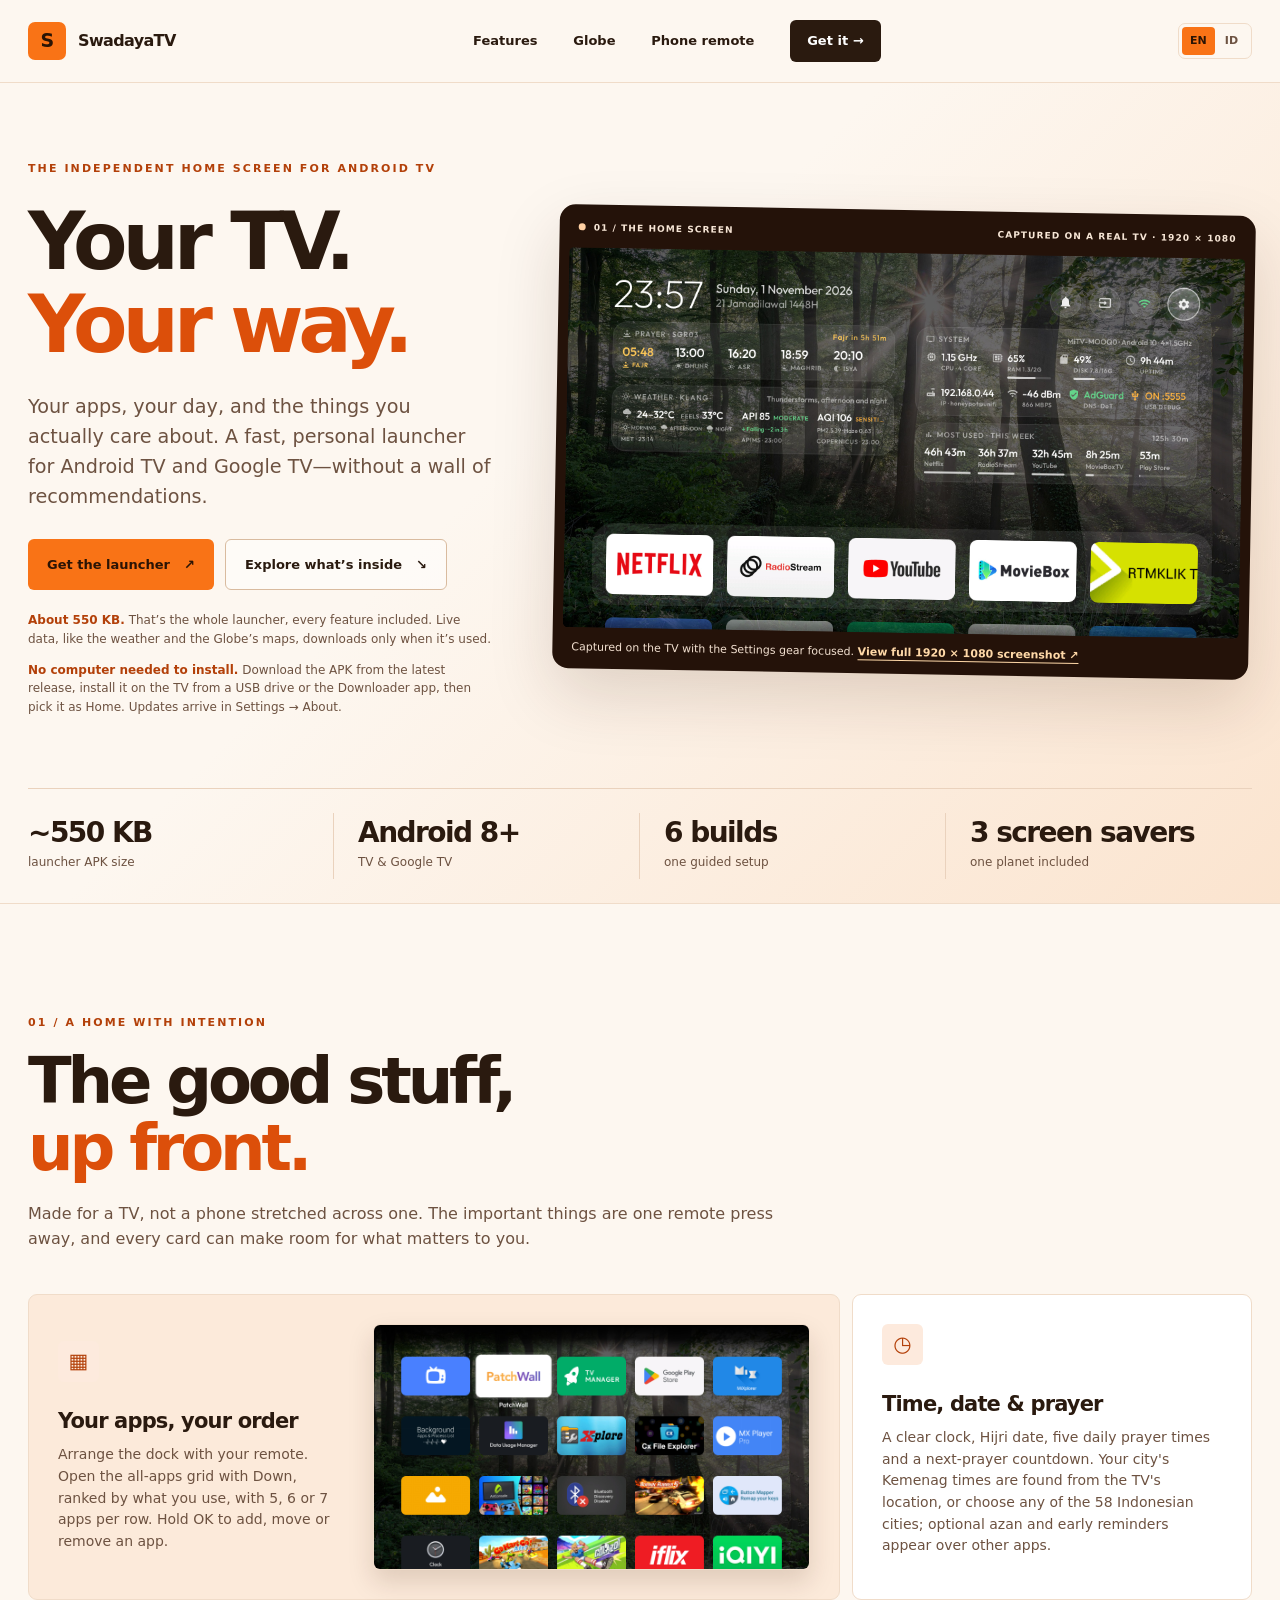
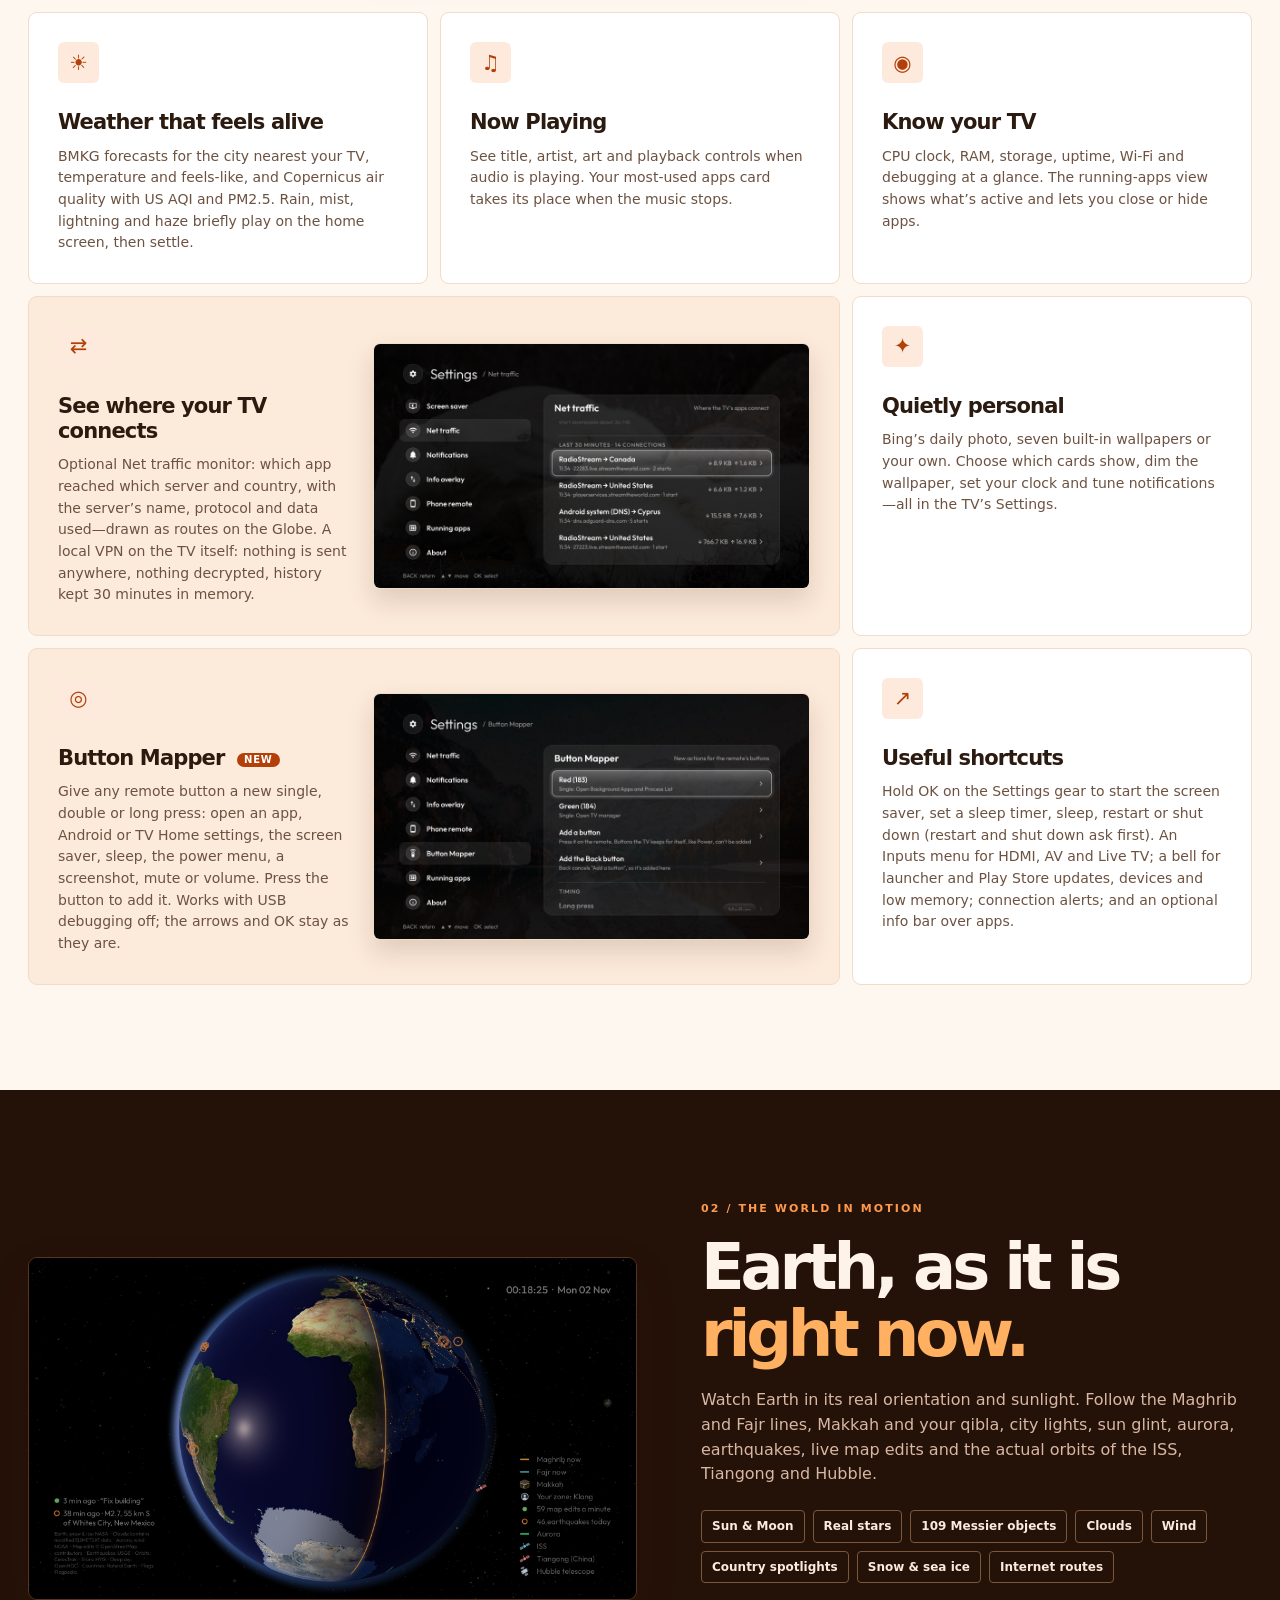
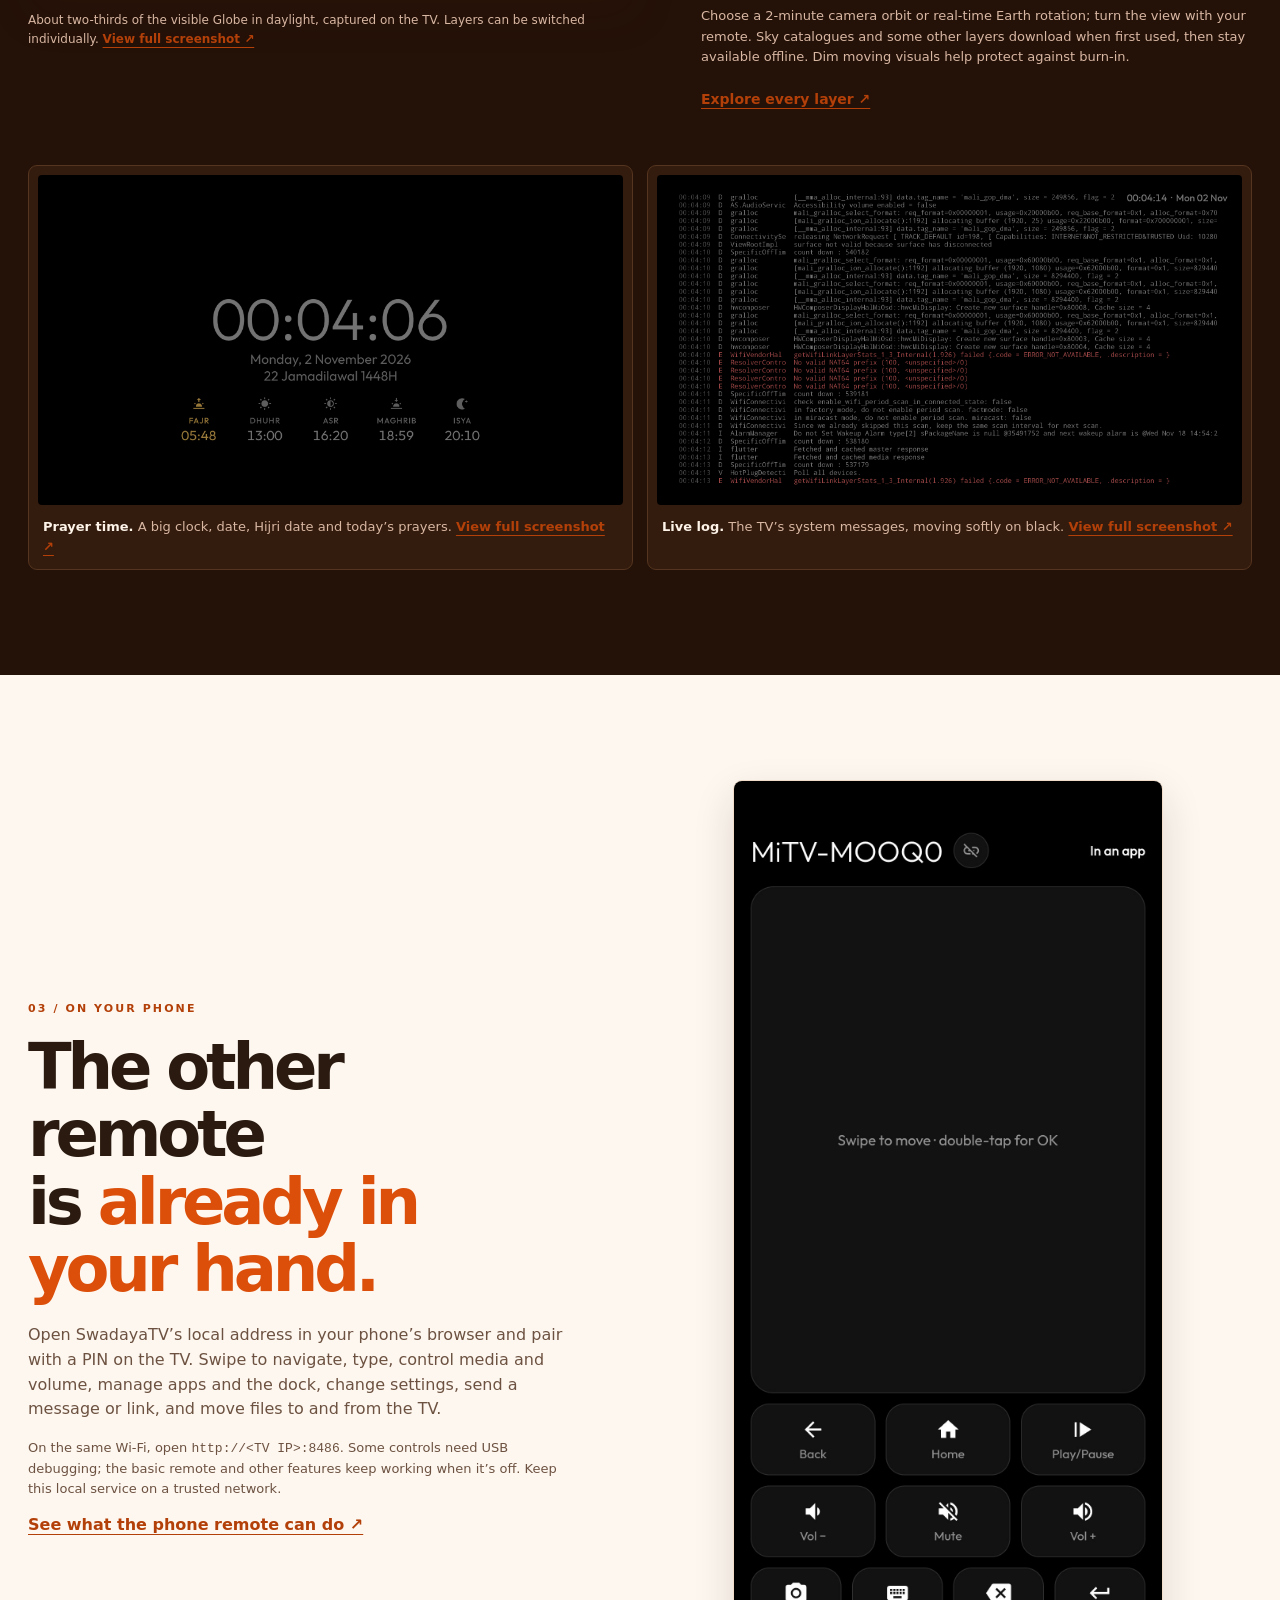
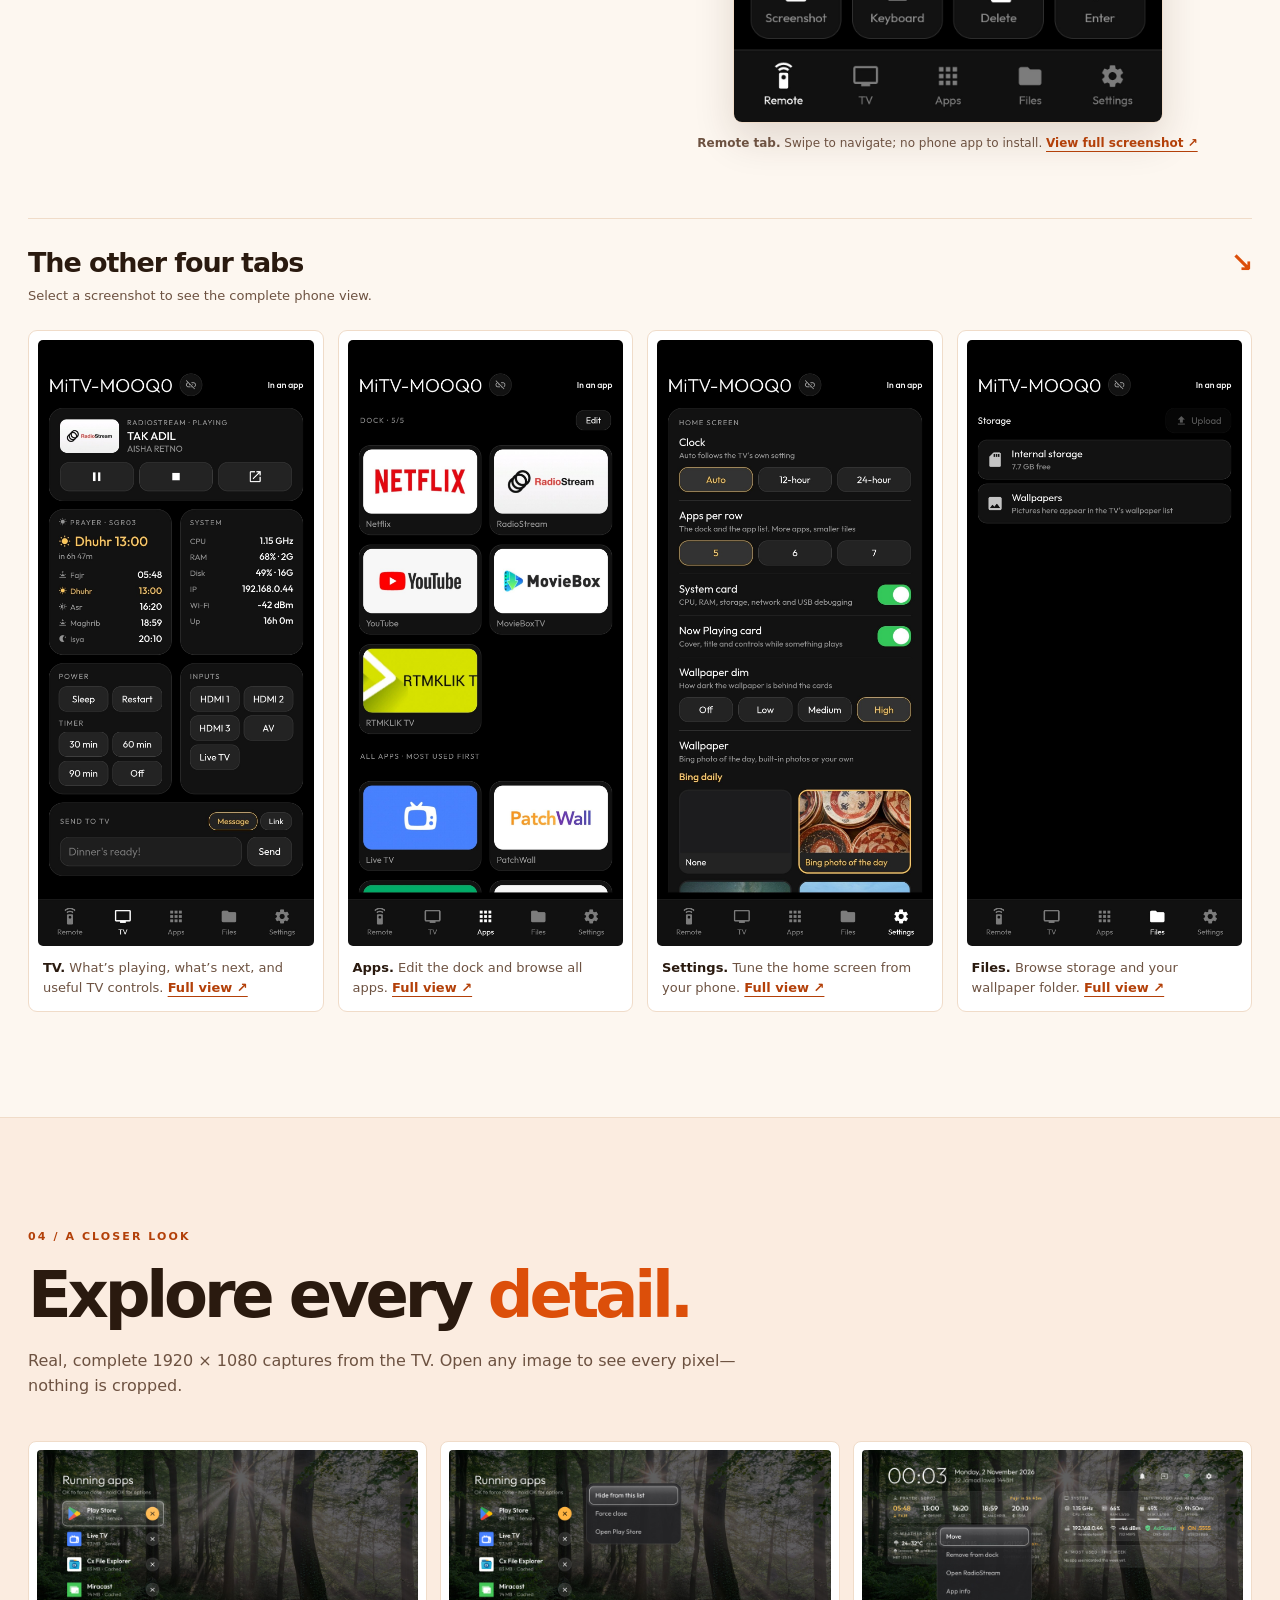
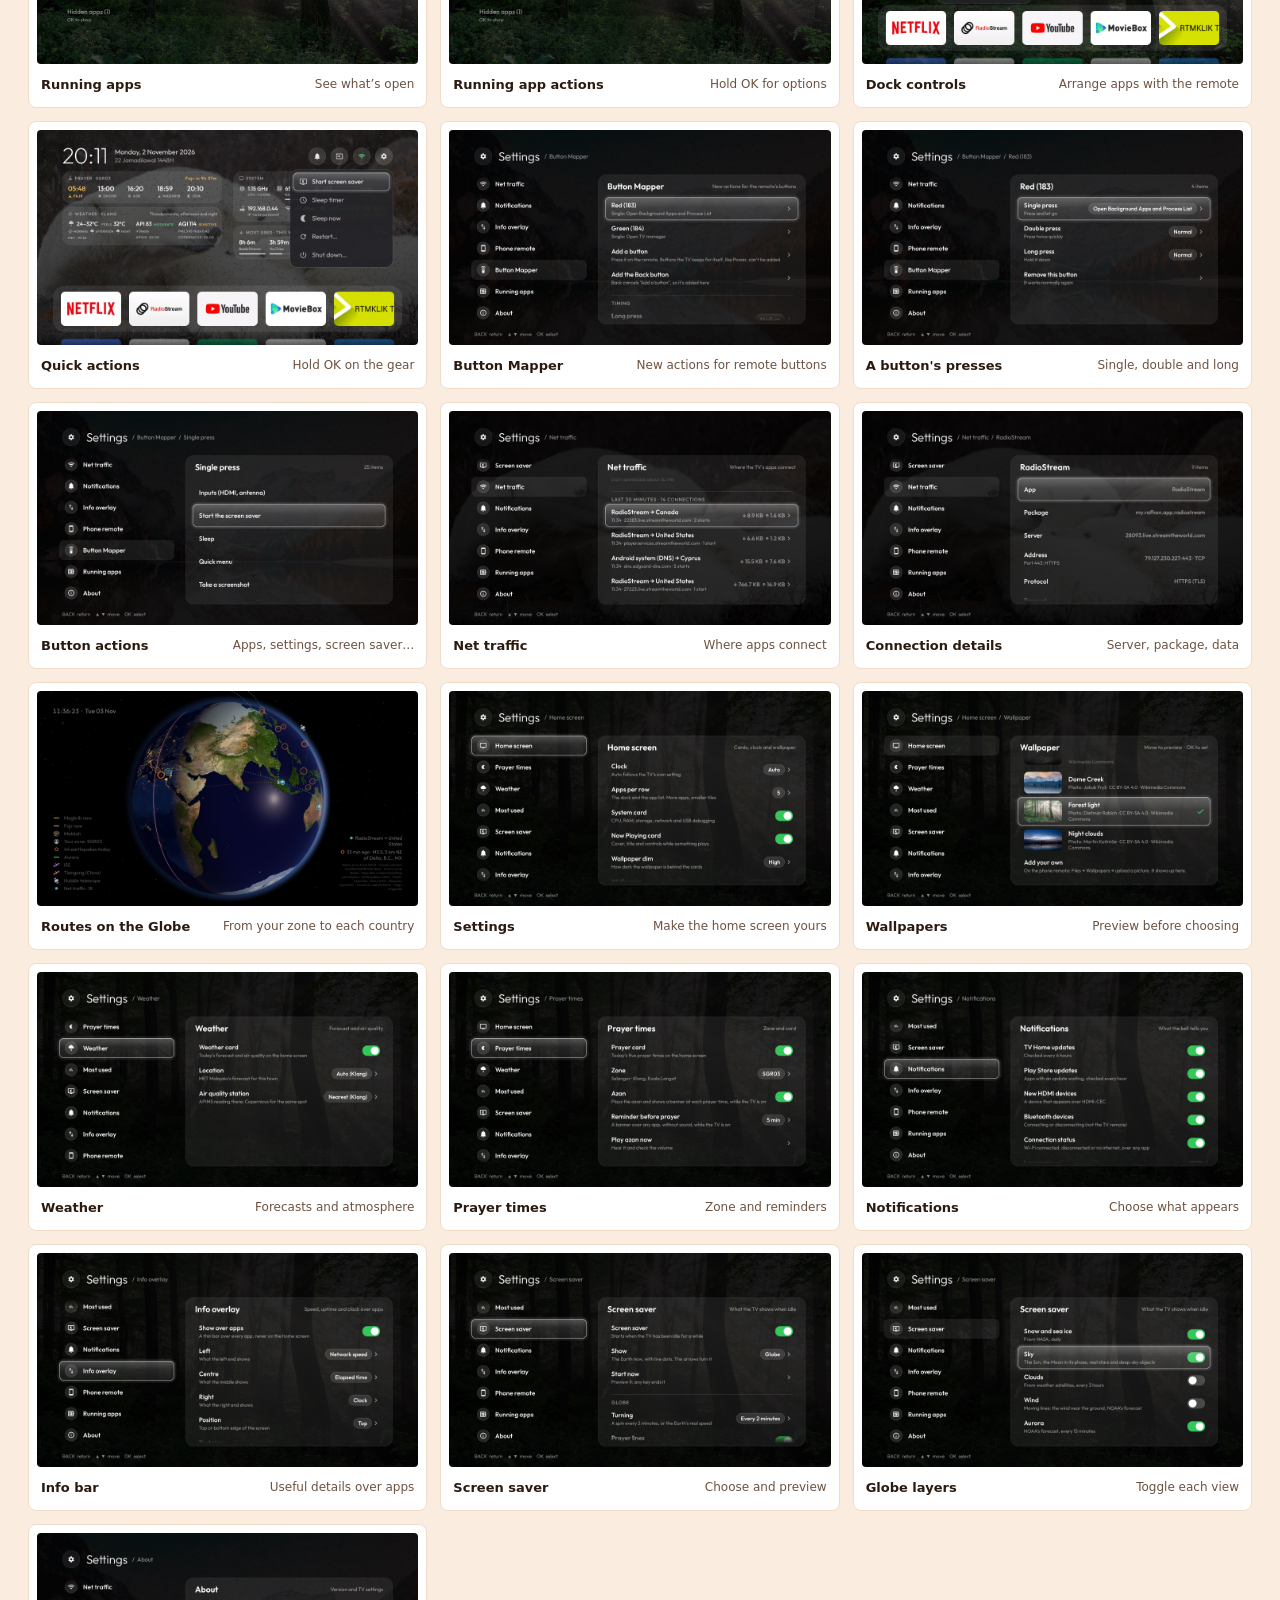
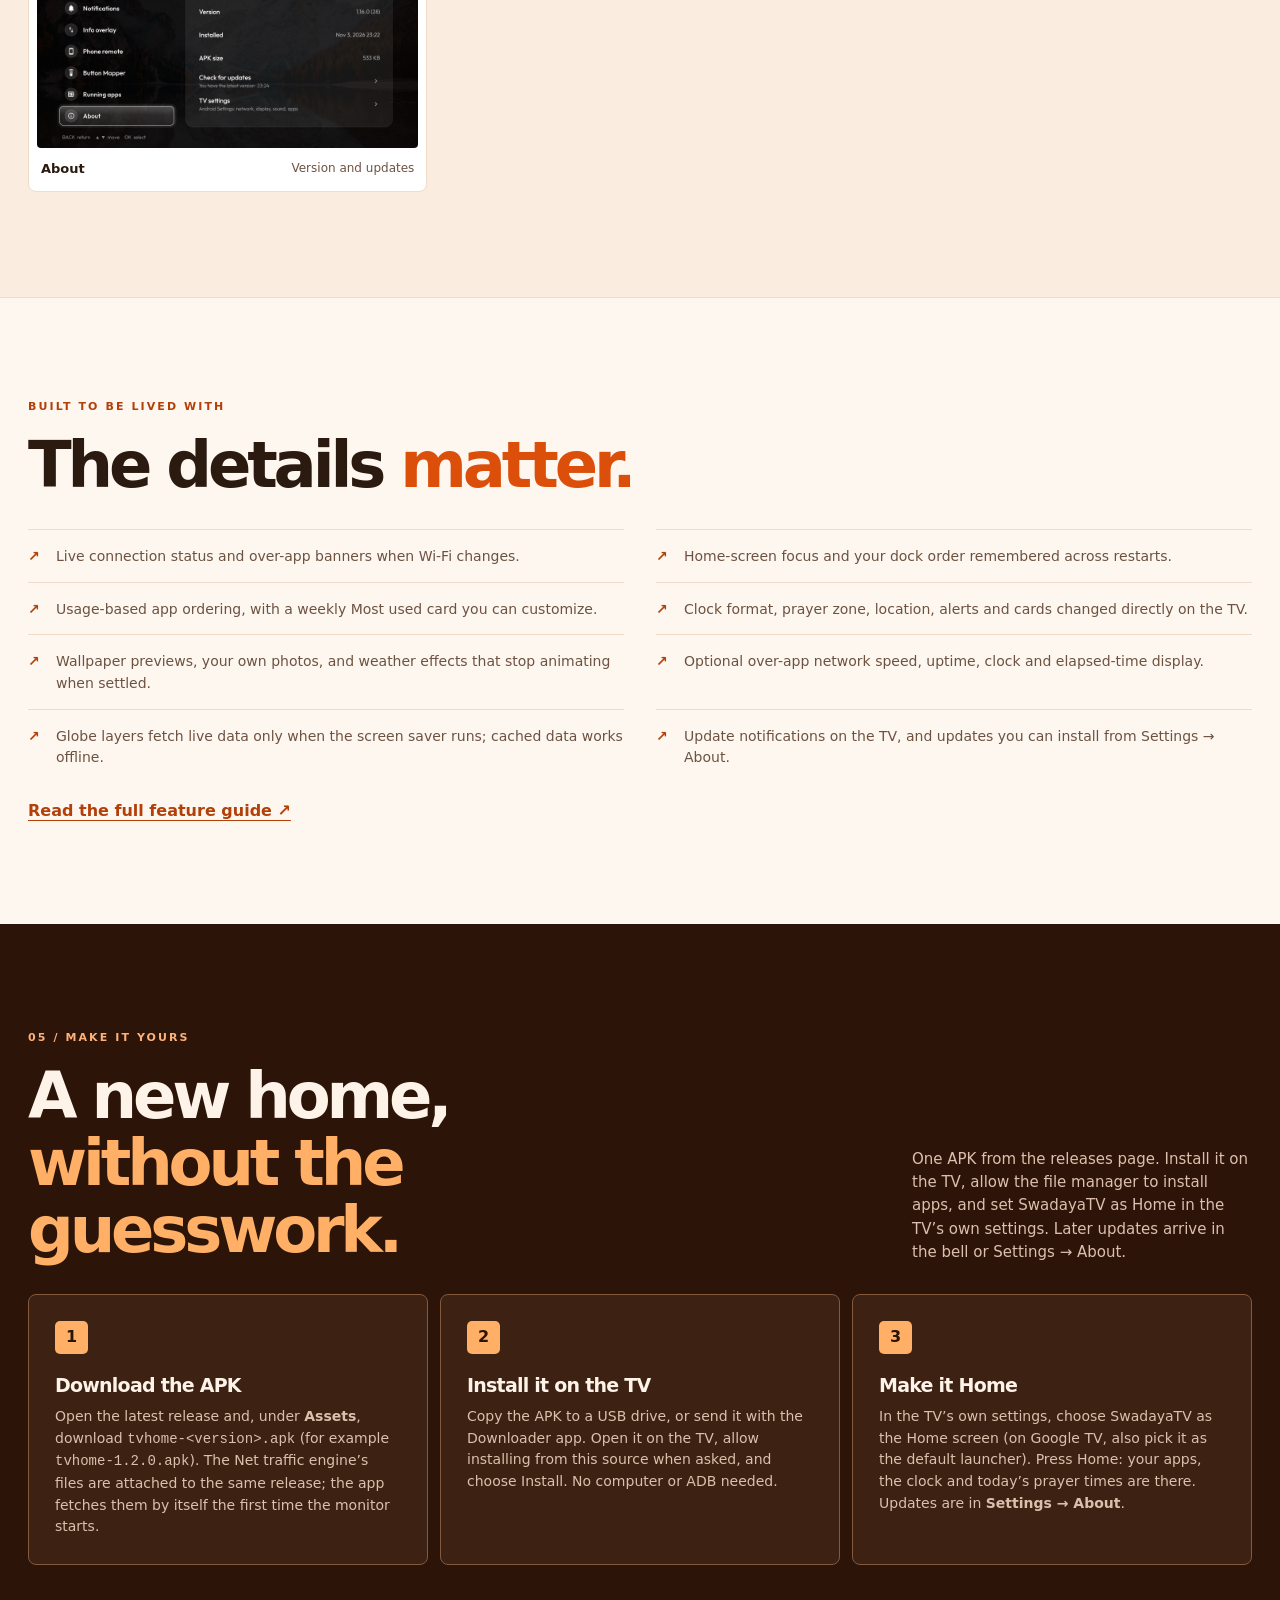
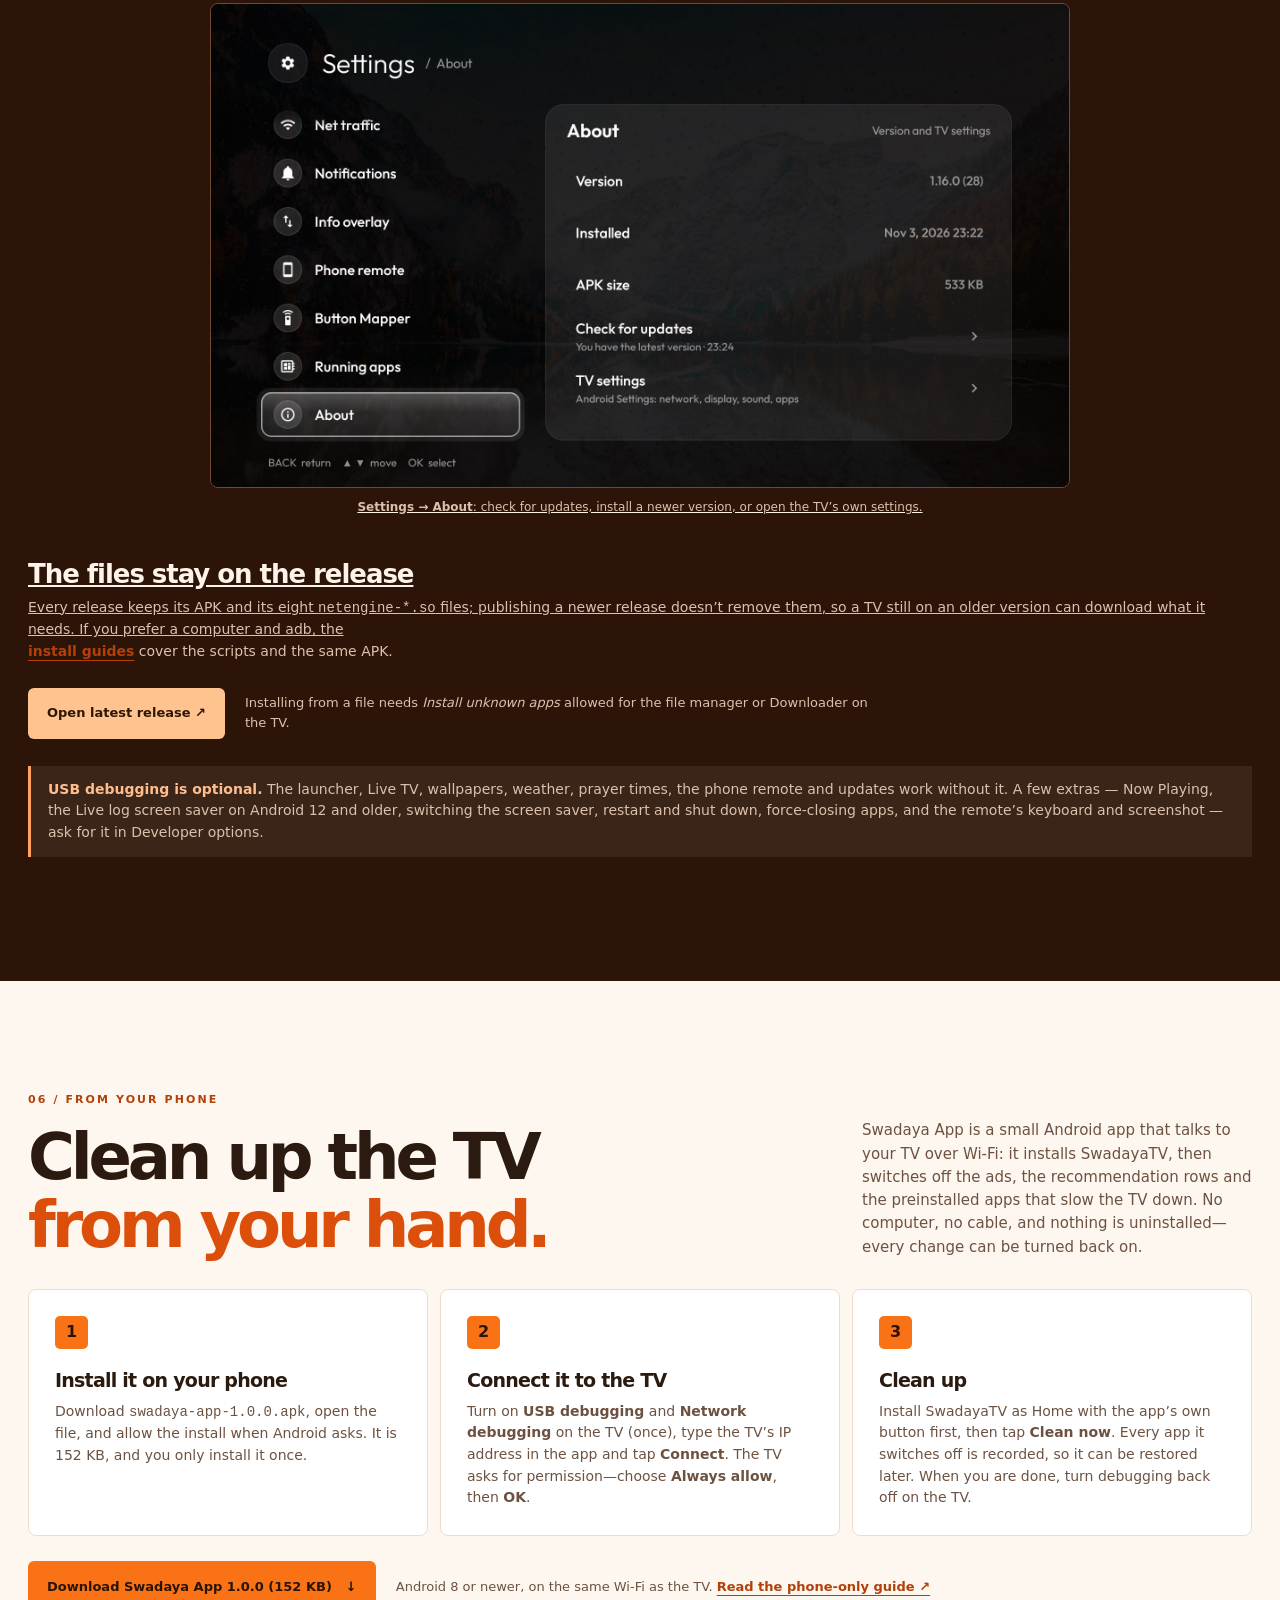
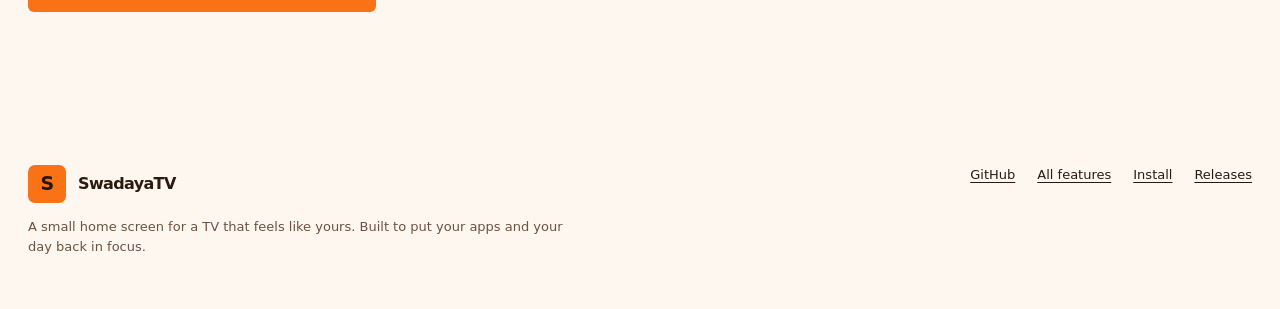
==== commit cb7088f2: "feat(docs): add the Swadaya App download section to the site People who only have a phone had no vis" ====
--- a/docs/index.html
+++ b/docs/index.html
@@ -186,6 +186,22 @@
         </div>
       </div>
     </section>
+    <section class="section wrap" id="app" aria-labelledby="app-title">
+      <span class="eyebrow">06 / From your phone</span>
+      <div class="app-head">
+        <h2 id="app-title">Clean up the TV<br><em>from your hand.</em></h2>
+        <p>Swadaya App is a small Android app that talks to your TV over Wi-Fi: it installs SwadayaTV, then switches off the ads, the recommendation rows and the preinstalled apps that slow the TV down. No computer, no cable, and nothing is uninstalled&mdash;every change can be turned back on.</p>
+      </div>
+      <div class="app-steps">
+        <article class="app-step"><span class="step-number">1</span><h3>Install it on your phone</h3><p>Download <code>swadaya-app-1.0.0.apk</code>, open the file, and allow the install when Android asks. It is 152 KB, and you only install it once.</p></article>
+        <article class="app-step"><span class="step-number">2</span><h3>Connect it to the TV</h3><p>Turn on <strong>USB debugging</strong> and <strong>Network debugging</strong> on the TV (once), type the TV&rsquo;s IP address in the app and tap <strong>Connect</strong>. The TV asks for permission&mdash;choose <strong>Always allow</strong>, then <strong>OK</strong>.</p></article>
+        <article class="app-step"><span class="step-number">3</span><h3>Clean up</h3><p>Install SwadayaTV as Home with the app&rsquo;s own button first, then tap <strong>Clean now</strong>. Every app it switches off is recorded, so it can be restored later. When you are done, turn debugging back off on the TV.</p></article>
+      </div>
+      <div class="app-foot">
+        <a class="button primary" href="../release/swadaya-app-1.0.0.apk" download>Download Swadaya App 1.0.0 (152 KB) <span aria-hidden="true">&darr;</span></a>
+        <p>Android 8 or newer, on the same Wi-Fi as the TV. <a class="text-link" href="TUTORIAL_HP_TANPA_PC.md">Read the phone-only guide &nearr;</a></p>
+      </div>
+    </section>
   </main>
 
   <footer><div class="footer-inner wrap"><div><a class="brand" href="#top"><span class="brand-mark" aria-hidden="true">S</span><span>SwadayaTV</span></a><p>A small home screen for a TV that feels like yours. Built to put your apps and your day back in focus.</p></div><nav aria-label="More links"><a href="https://github.com/frhnkrnwn/SwadayaTV">GitHub</a><a href="https://github.com/frhnkrnwn/SwadayaTV/blob/master/docs/features.md">All features</a><a href="https://github.com/frhnkrnwn/SwadayaTV#install">Install</a><a href="https://github.com/frhnkrnwn/SwadayaTV/releases/latest">Releases</a></nav></div></footer>
--- a/docs/site.css
+++ b/docs/site.css
@@ -162,6 +162,21 @@
 .back-to-top { position: fixed; right: 24px; bottom: 24px; z-index: 20; display: grid; place-items: center; width: 50px; height: 50px; border-radius: 50%; background: var(--brand); color: var(--ink); box-shadow: 0 8px 30px #3a1c0866; font-size: 26px; line-height: 1; text-decoration: none; }
 .back-to-top[hidden] { display: none; }
 .back-to-top:hover { background: #fb8b36; color: var(--ink); }
+.app-head { display: flex; align-items: end; justify-content: space-between; gap: 30px; margin-bottom: 30px; }
+.app-head h2 { max-width: 660px; margin-bottom: 0; }
+.app-head p { max-width: 390px; margin: 0; color: var(--muted); font-size: 15px; }
+.app-steps { display: grid; grid-template-columns: repeat(3, minmax(0, 1fr)); gap: 12px; }
+.app-step { padding: 26px; background: var(--paper); border: 1px solid var(--line); border-radius: 8px; }
+.app-step h3 { margin-bottom: 9px; font-size: 19px; }
+.app-step p { margin-bottom: 0; color: var(--muted); font-size: 14px; }
+.app-step code { overflow-wrap: anywhere; }
+.app-foot { display: flex; align-items: center; flex-wrap: wrap; gap: 20px; margin-top: 25px; }
+.app-foot p { max-width: 560px; margin: 0; color: var(--muted); font-size: 13px; }
+@media (max-width: 620px) {
+  .app-head { display: block; }
+  .app-head p { margin-top: 20px; }
+  .app-steps { grid-template-columns: 1fr; }
+}
 @media (max-width: 1000px) {
   .hero { grid-template-columns: 1fr; min-height: 0; gap: 40px; padding-block: 65px 55px; }
   .hero-copy { max-width: 750px; }
@@ -191,7 +206,7 @@
   .proof-item:first-child, .proof-item:nth-child(3) { padding-left: 0; }
   .proof-item:nth-child(2) { border-right: 0; }
   .section { padding: 72px 0; }
-  .feature-grid, .steps, .platform-grid, .check-grid, .mini-gallery, .capture-gallery { grid-template-columns: 1fr; }
+  .feature-grid, .steps, .app-steps, .platform-grid, .check-grid, .mini-gallery, .capture-gallery { grid-template-columns: 1fr; }
   .feature { min-height: 0; }
   .feature.span-two { grid-column: span 1; grid-template-columns: 1fr; }
   .capture-gallery figcaption { flex-wrap: wrap; }
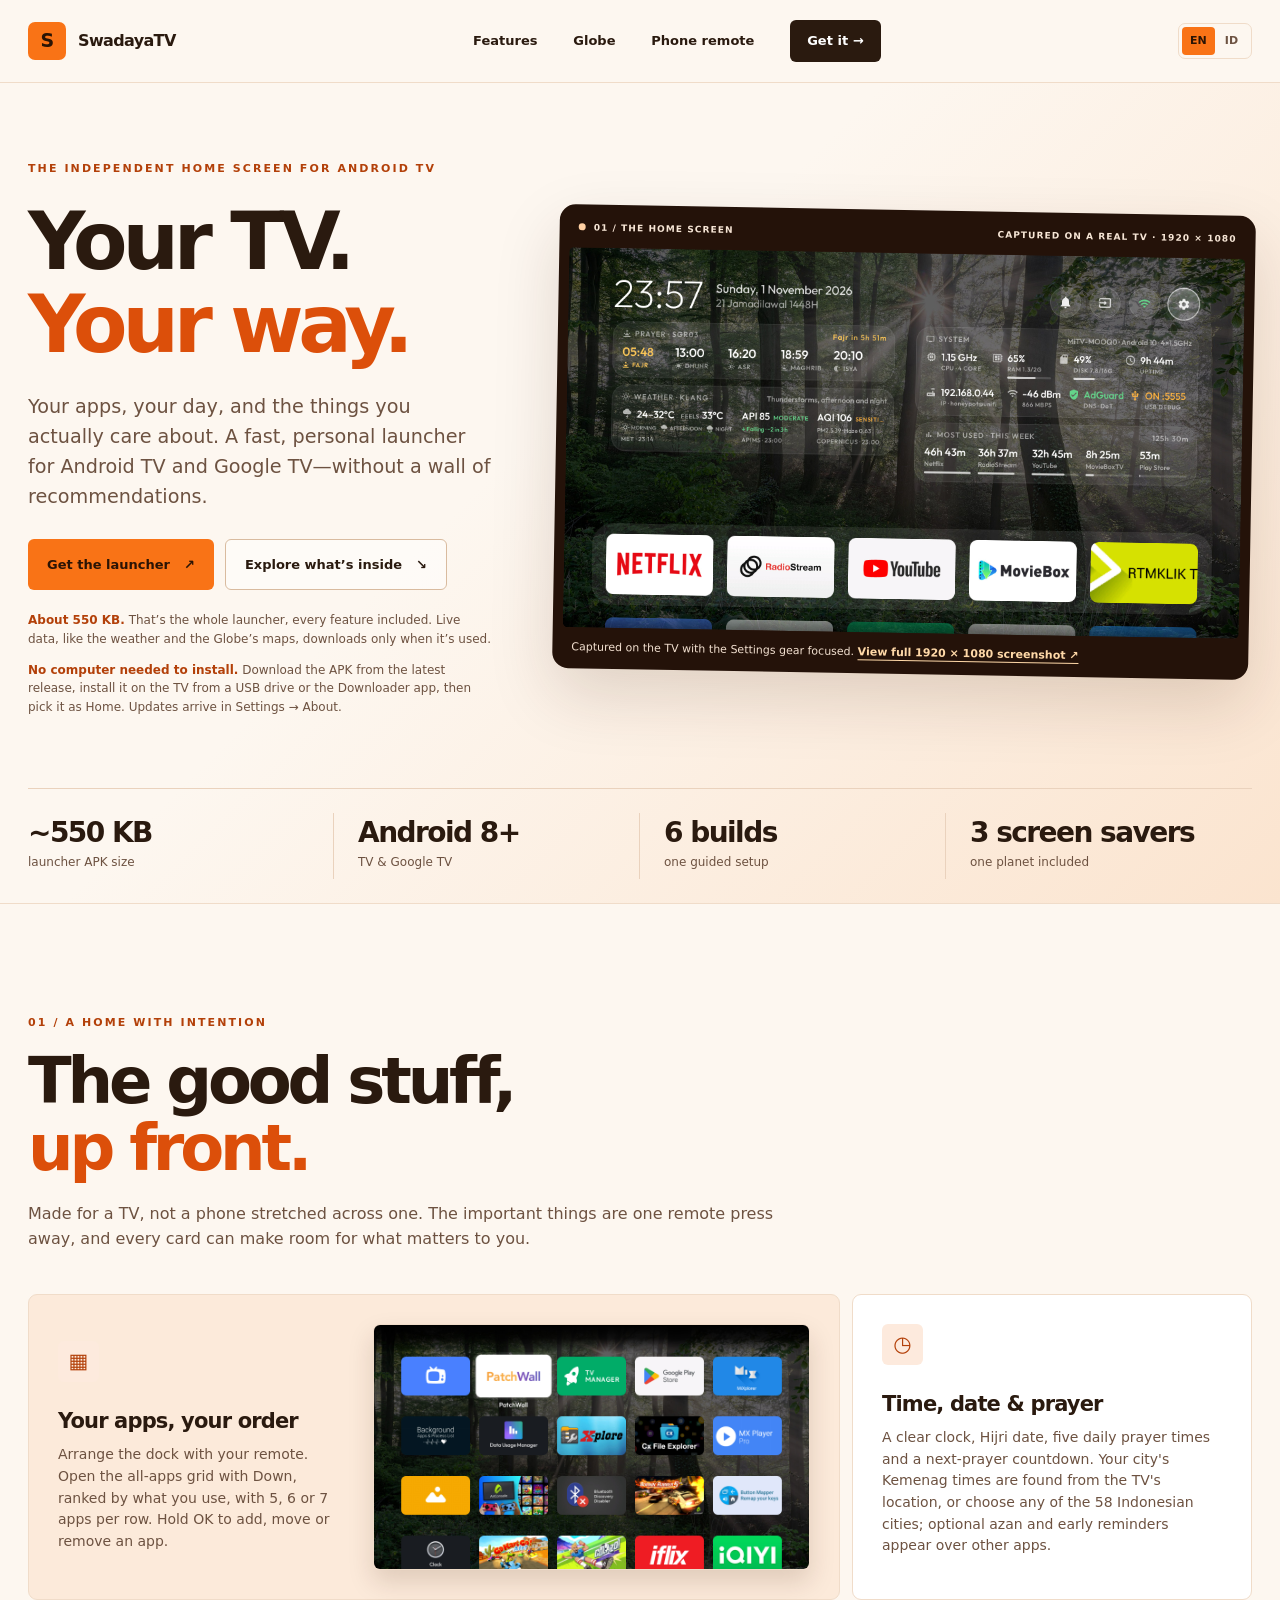
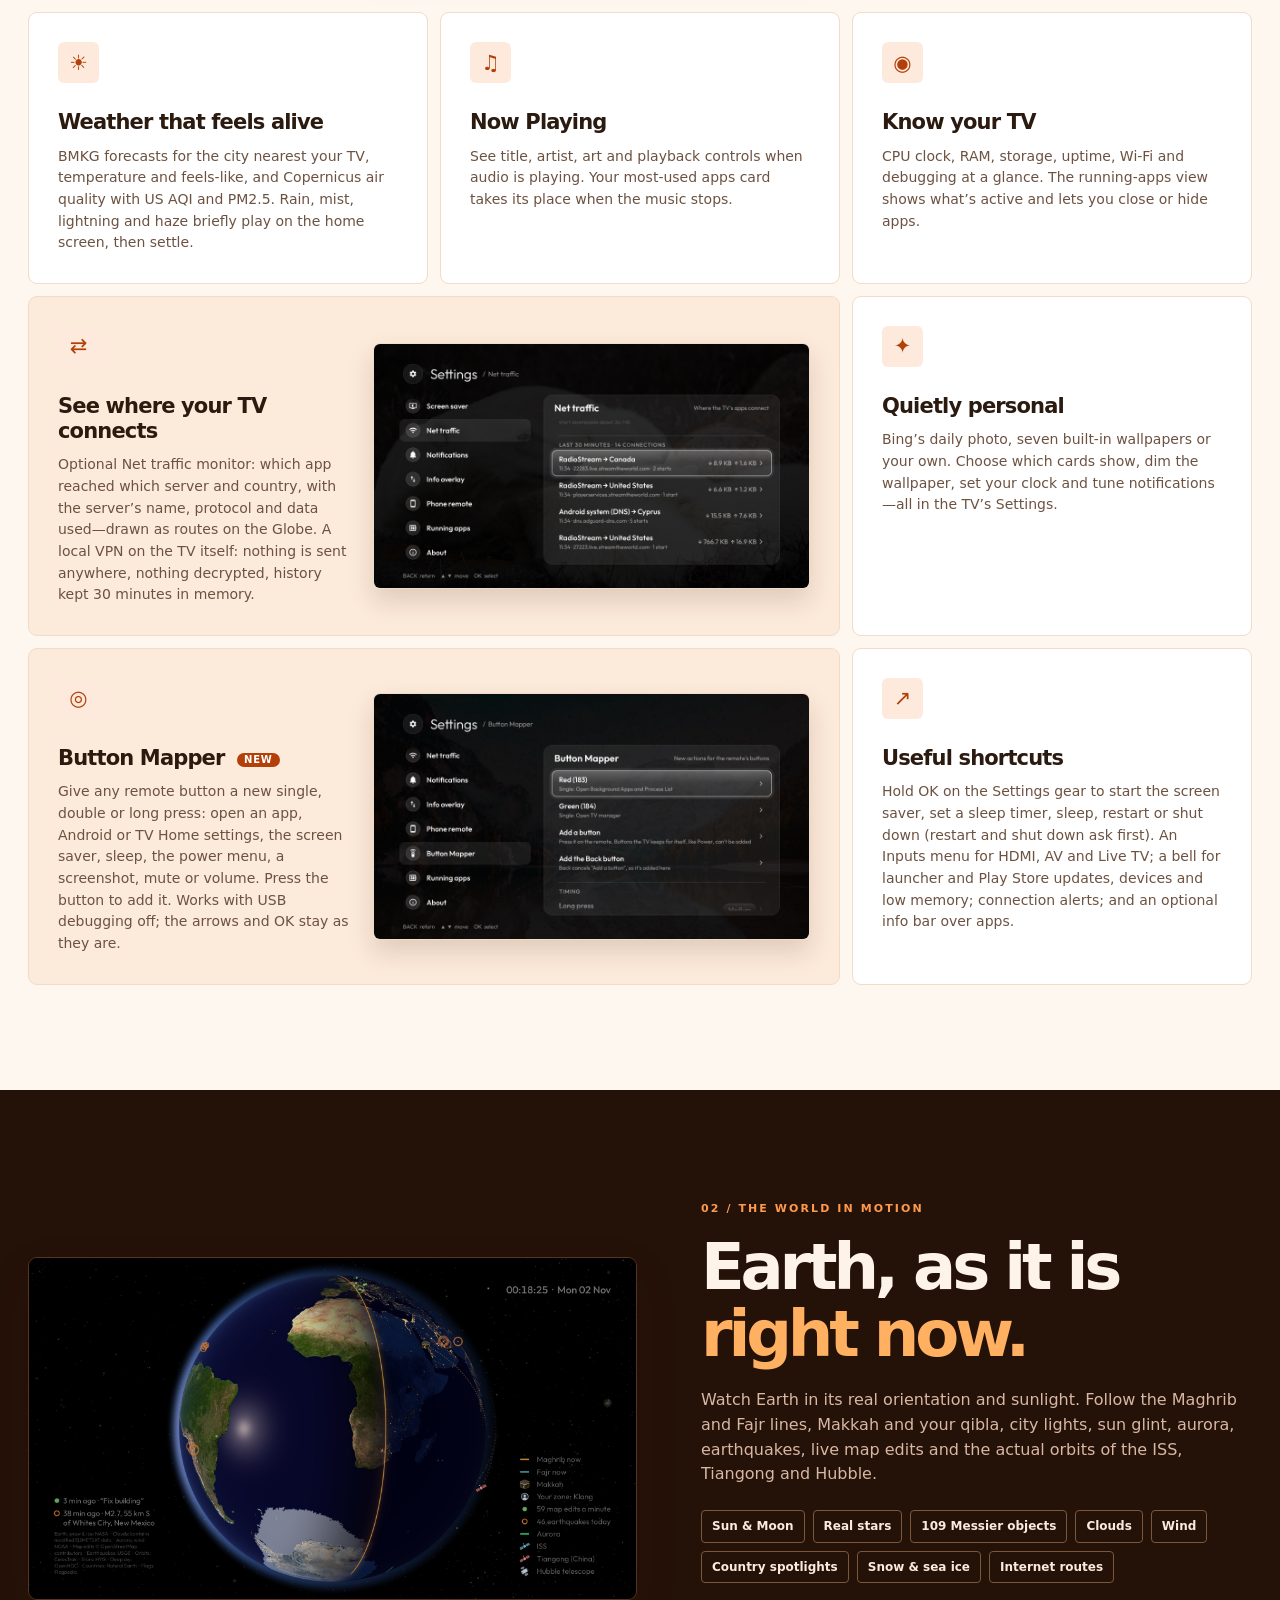
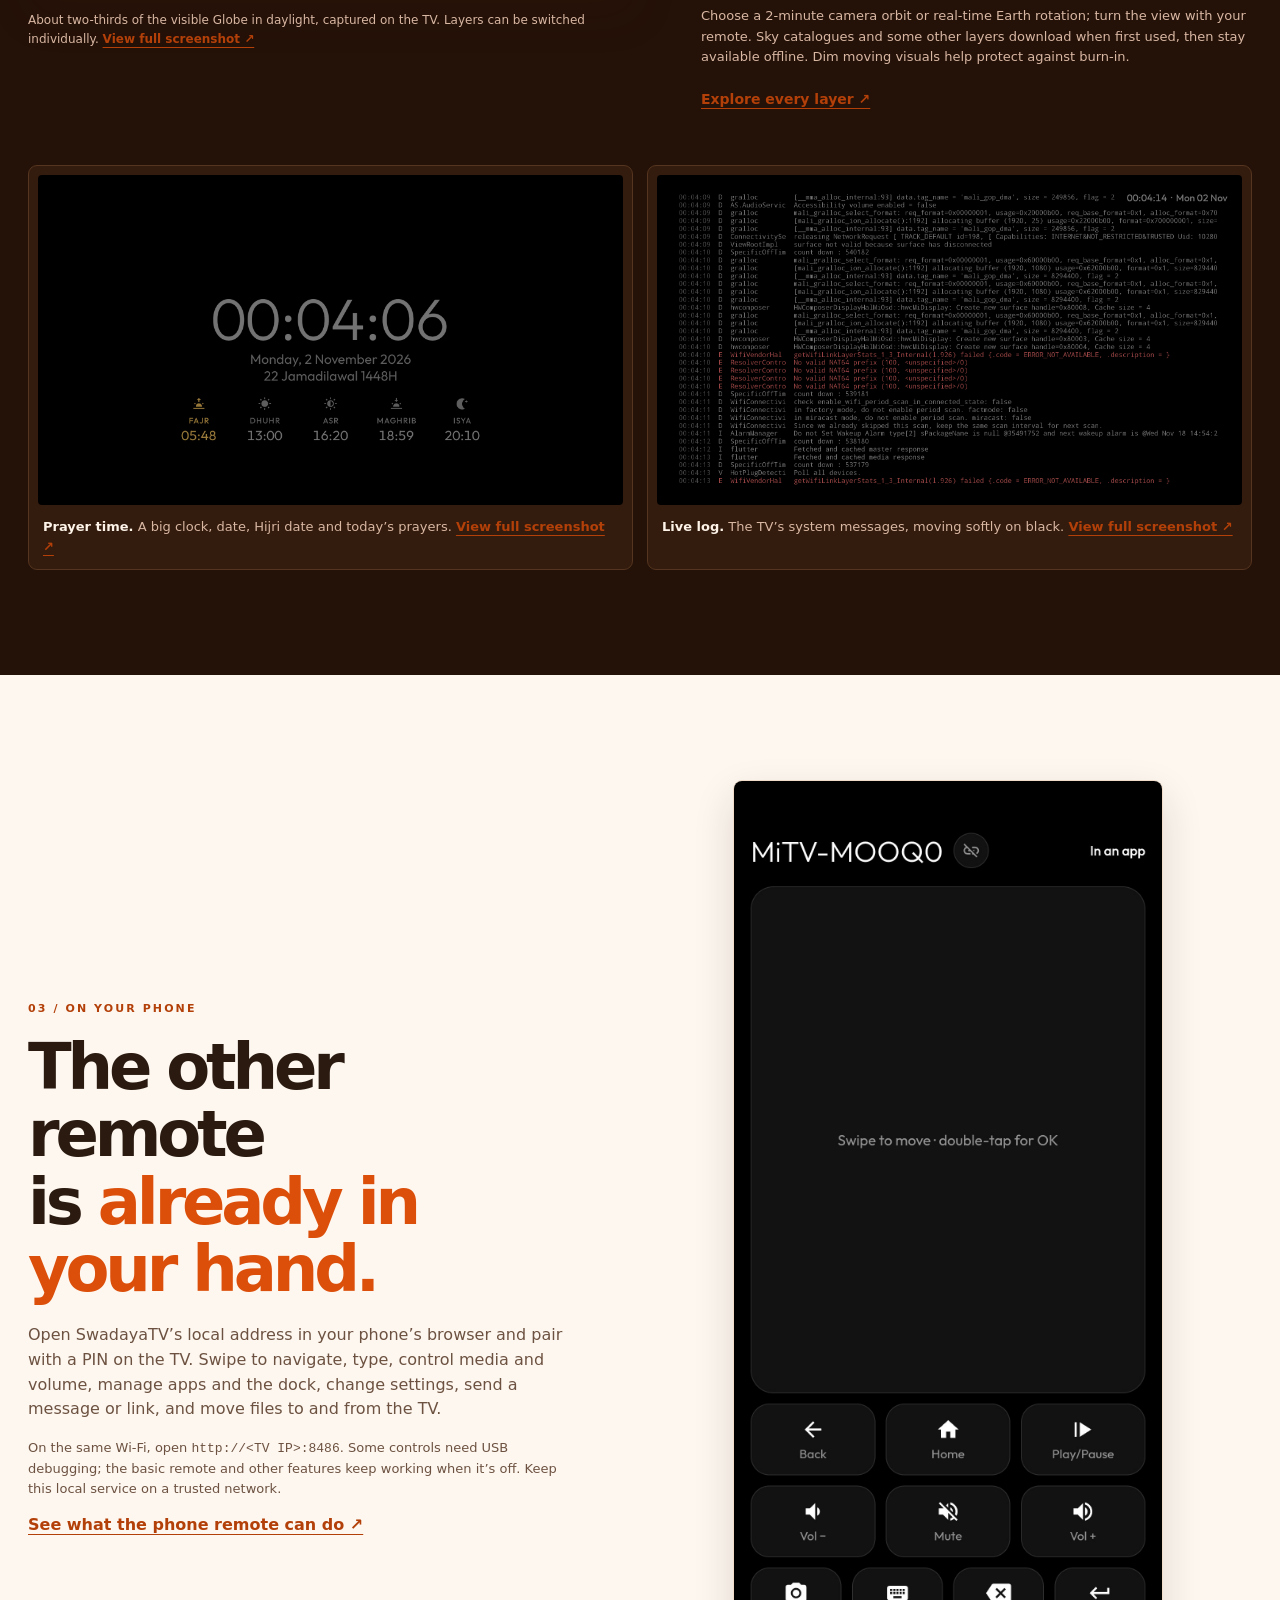
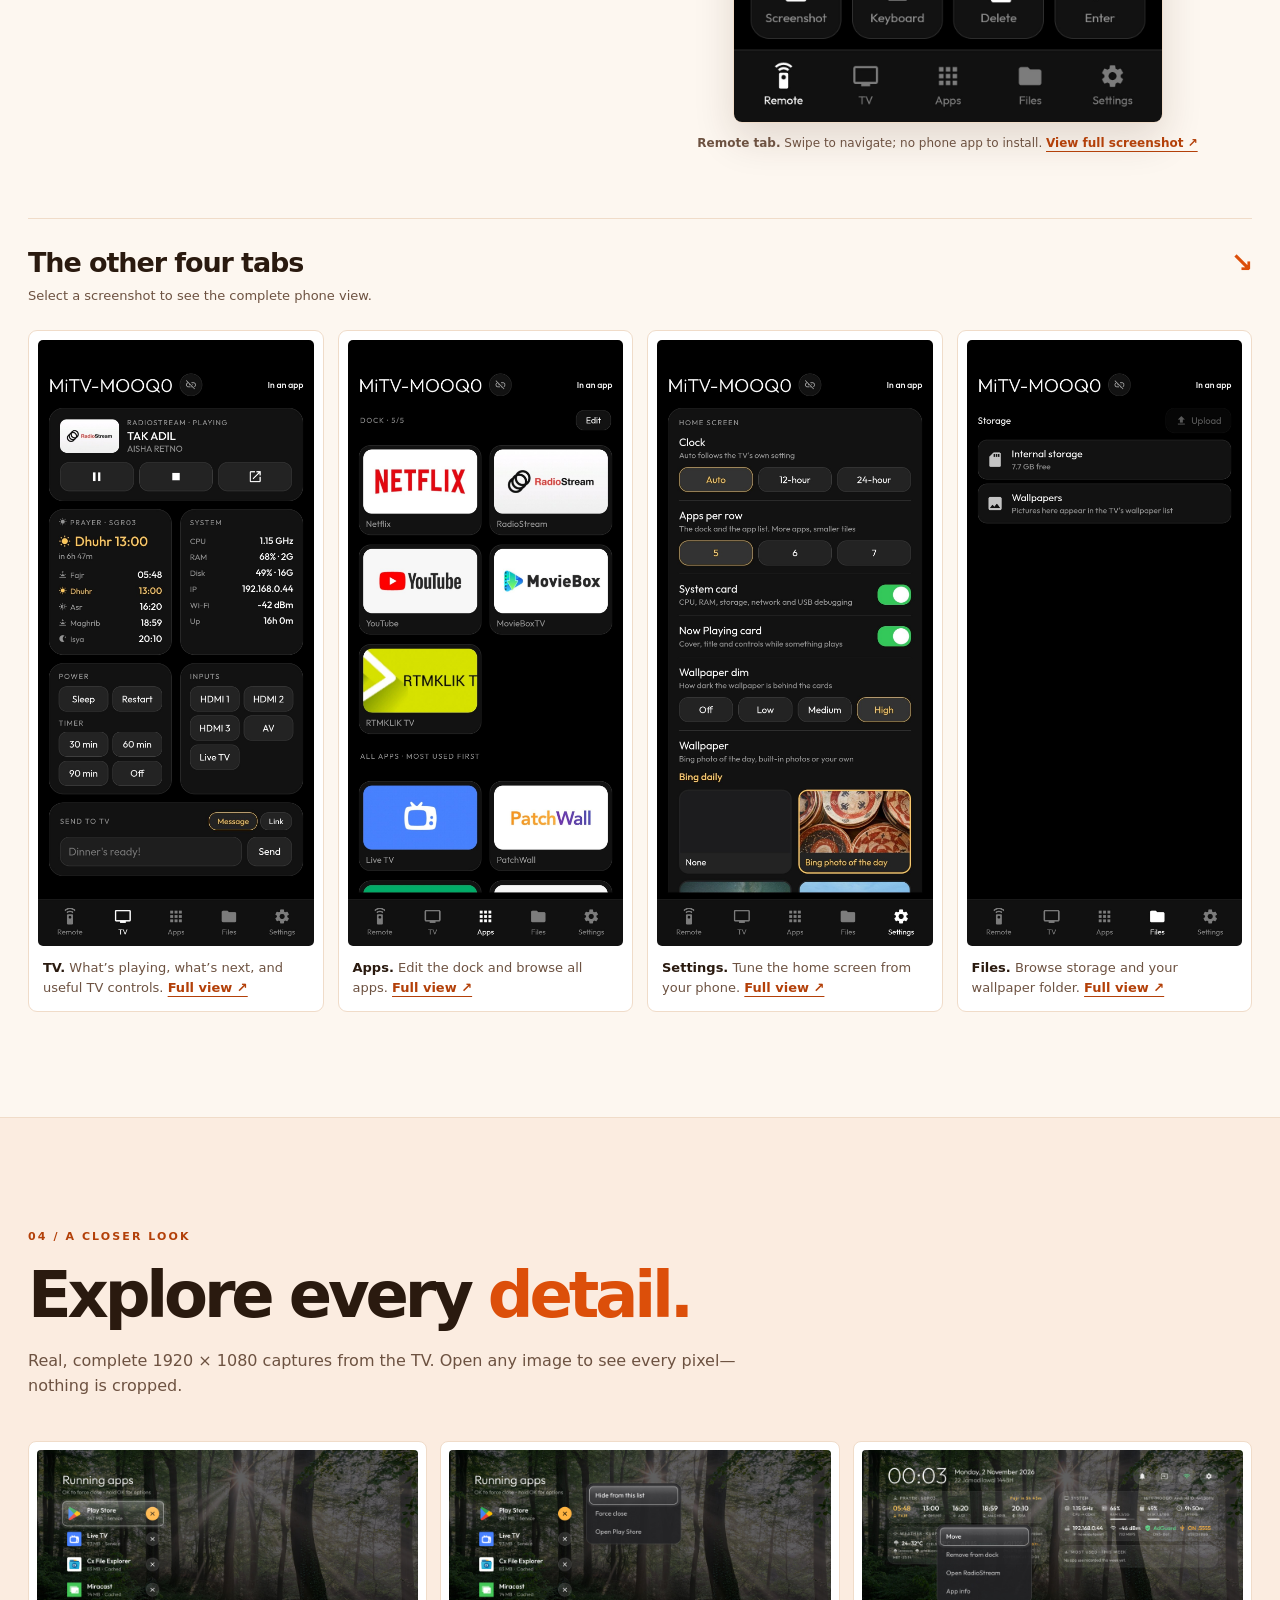
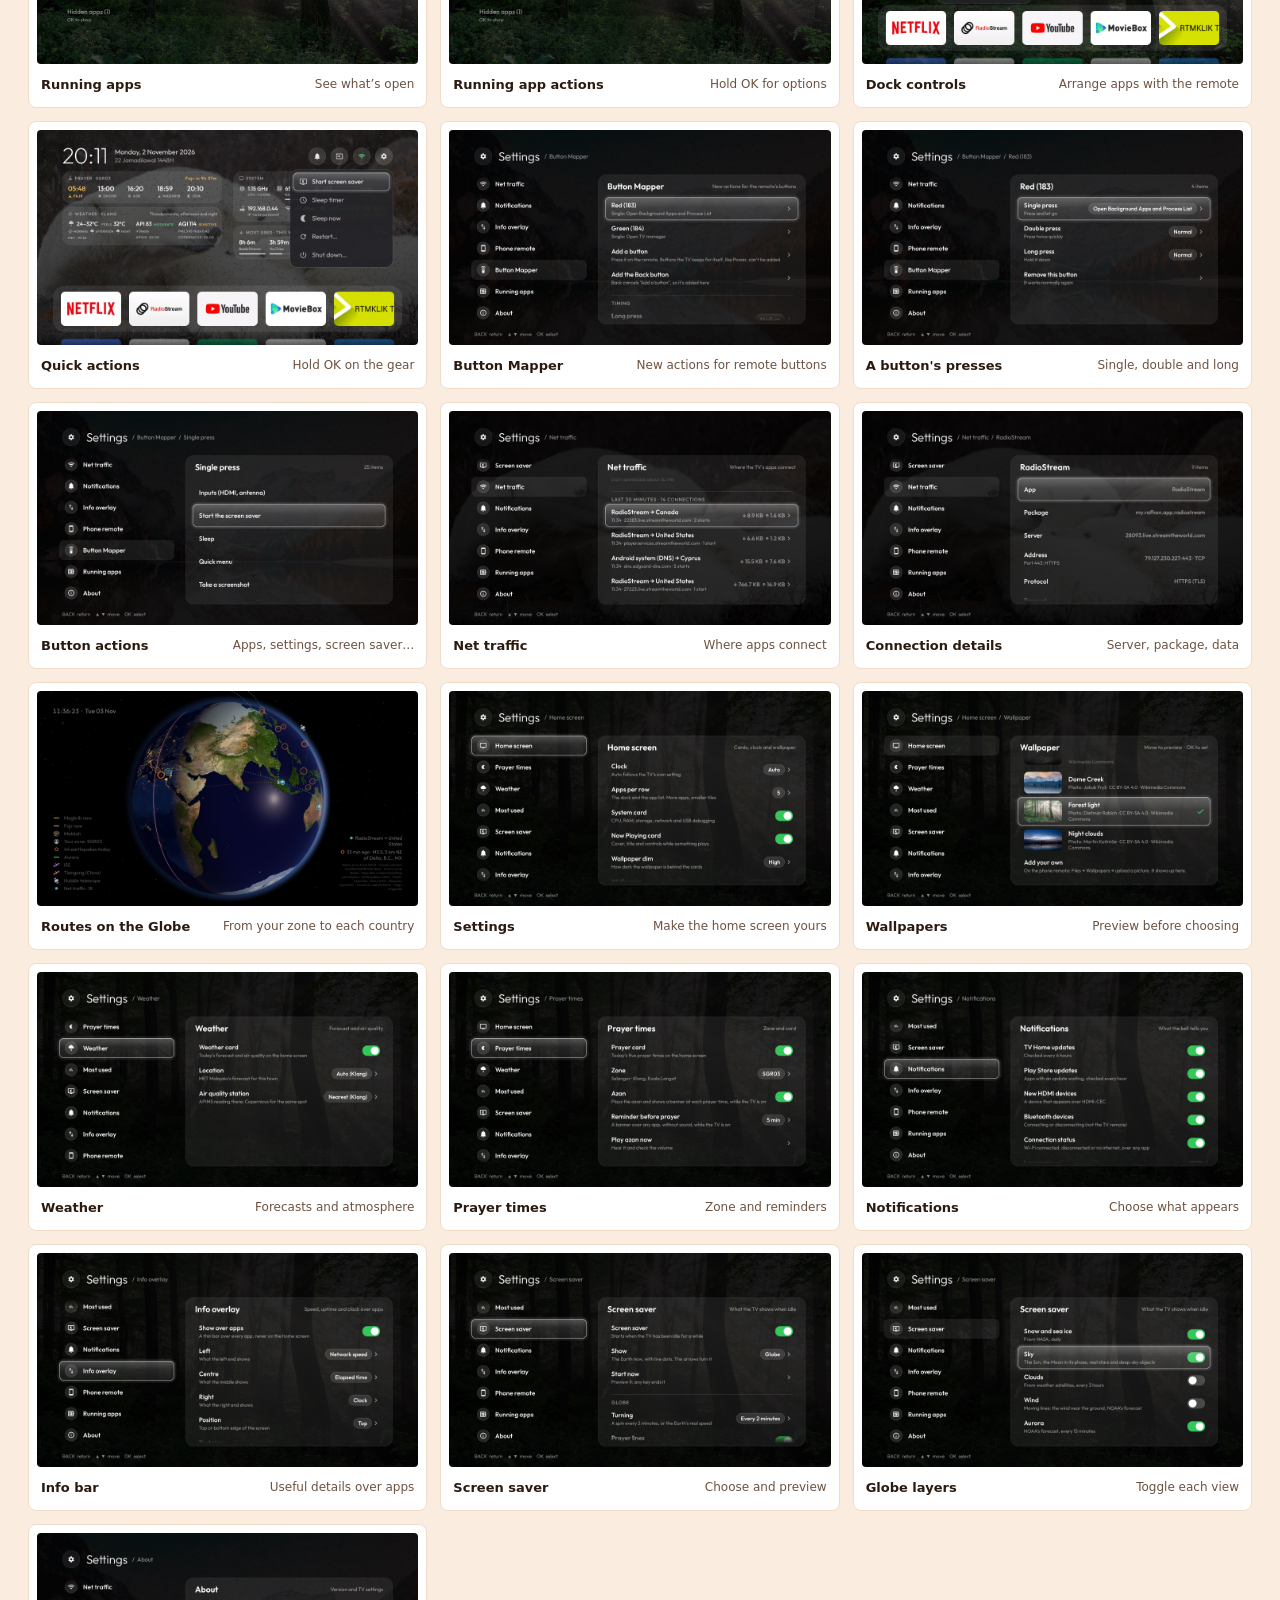
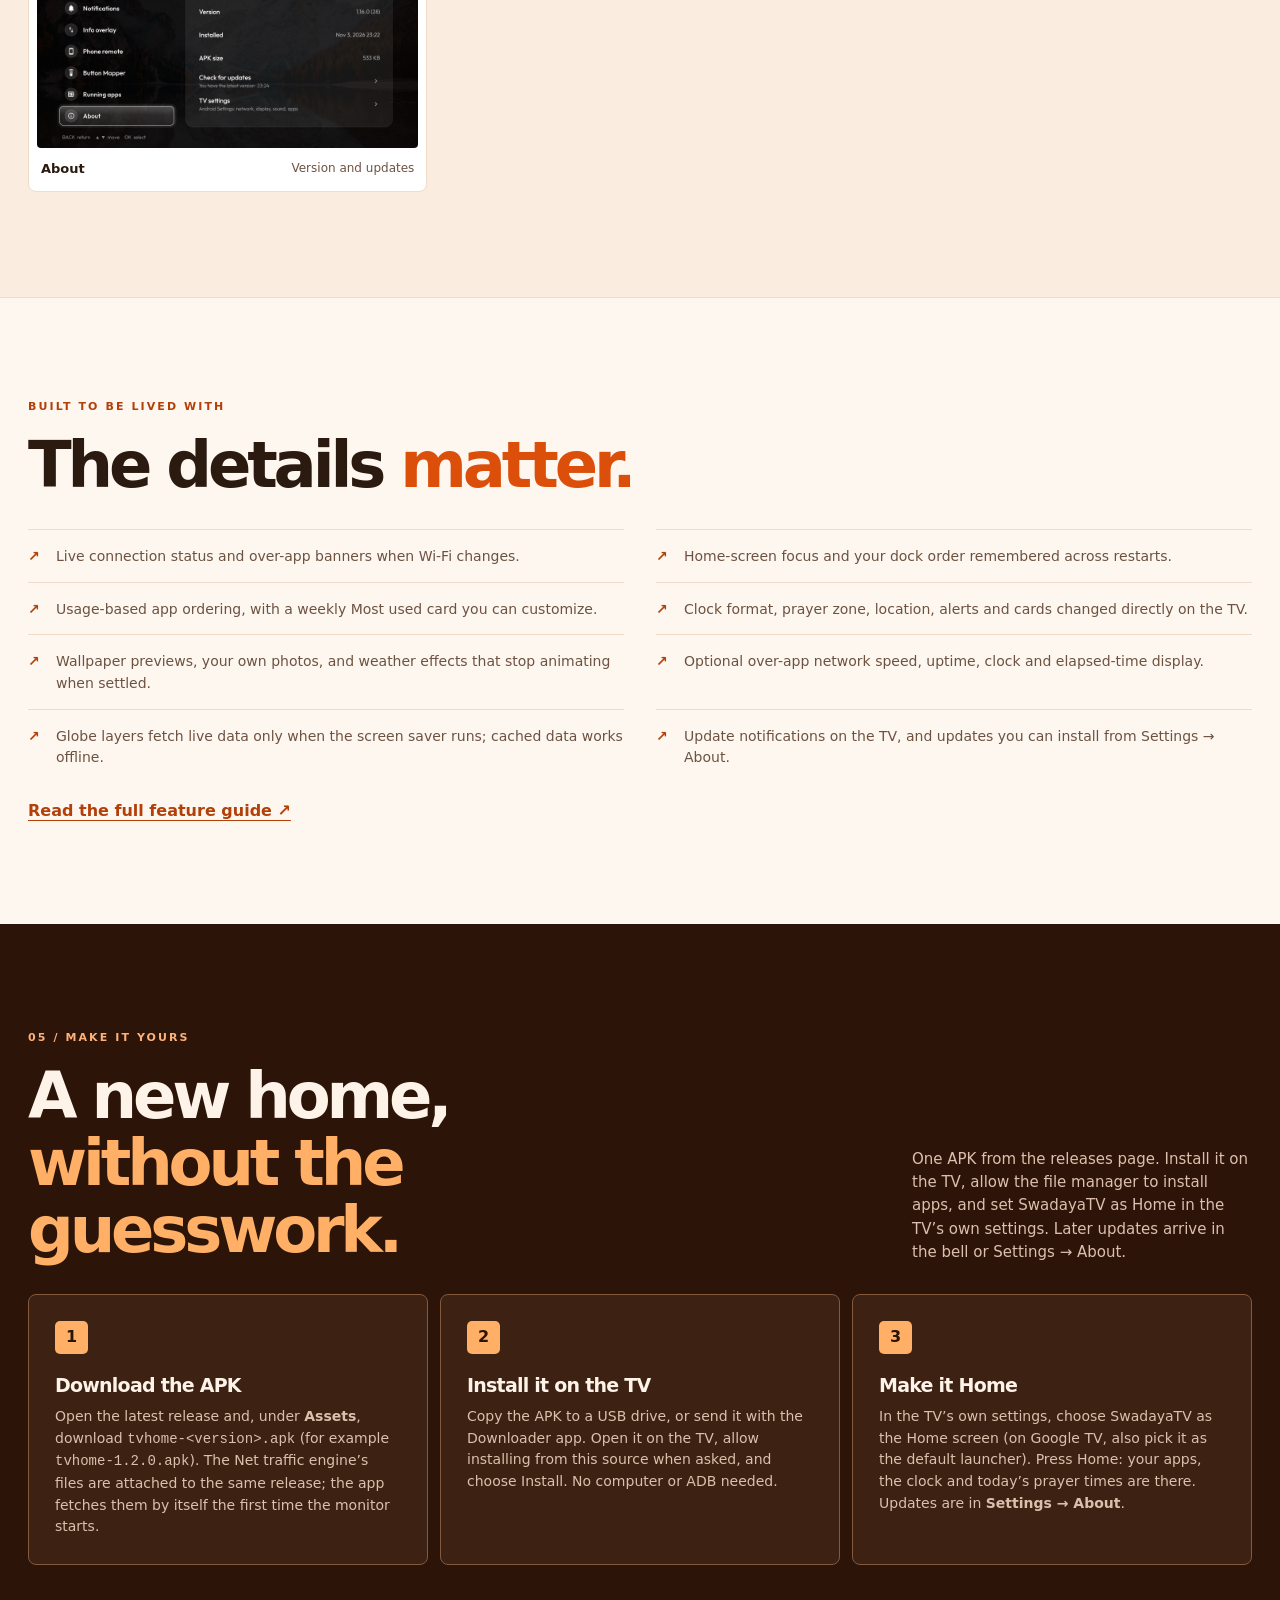
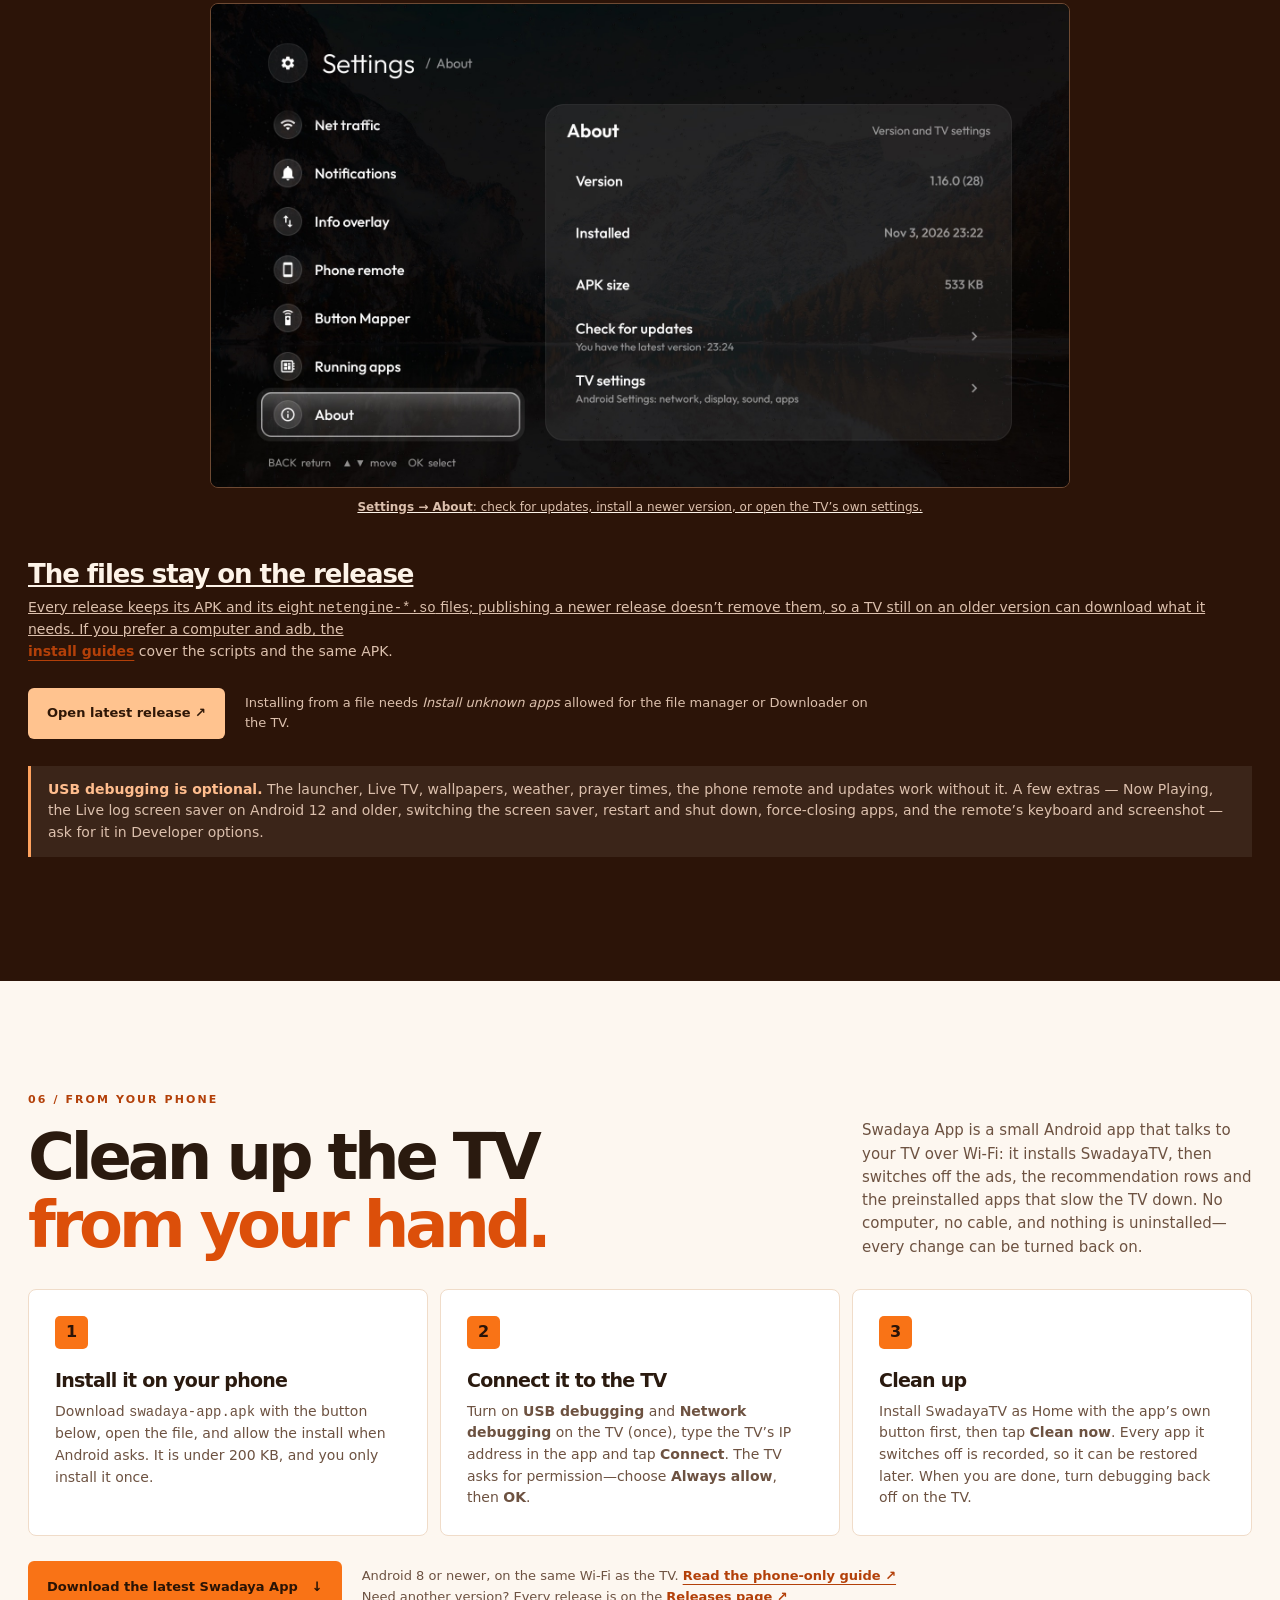
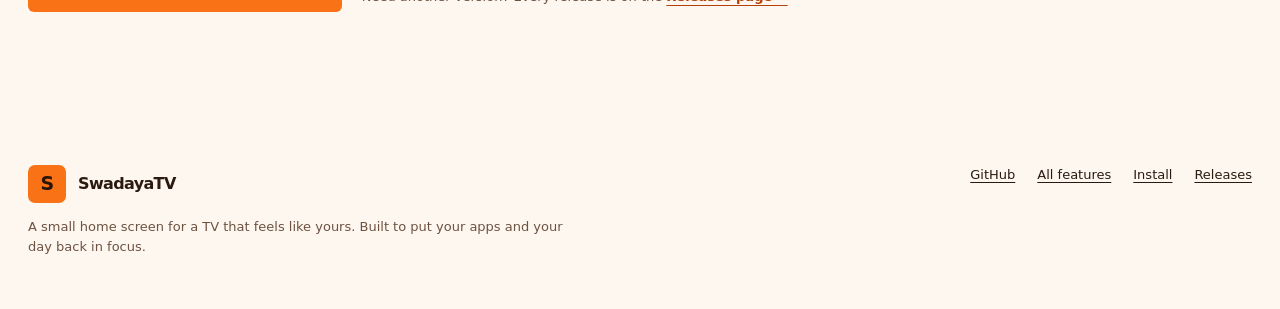
==== commit 9cf08c1e: "fix(docs): keep the Swadaya App download link valid for every version The site pointed at release/sw" ====
--- a/docs/index.html
+++ b/docs/index.html
@@ -193,13 +193,13 @@
         <p>Swadaya App is a small Android app that talks to your TV over Wi-Fi: it installs SwadayaTV, then switches off the ads, the recommendation rows and the preinstalled apps that slow the TV down. No computer, no cable, and nothing is uninstalled&mdash;every change can be turned back on.</p>
       </div>
       <div class="app-steps">
-        <article class="app-step"><span class="step-number">1</span><h3>Install it on your phone</h3><p>Download <code>swadaya-app-1.0.0.apk</code>, open the file, and allow the install when Android asks. It is 152 KB, and you only install it once.</p></article>
+        <article class="app-step"><span class="step-number">1</span><h3>Install it on your phone</h3><p>Download <code>swadaya-app.apk</code> with the button below, open the file, and allow the install when Android asks. It is under 200 KB, and you only install it once.</p></article>
         <article class="app-step"><span class="step-number">2</span><h3>Connect it to the TV</h3><p>Turn on <strong>USB debugging</strong> and <strong>Network debugging</strong> on the TV (once), type the TV&rsquo;s IP address in the app and tap <strong>Connect</strong>. The TV asks for permission&mdash;choose <strong>Always allow</strong>, then <strong>OK</strong>.</p></article>
         <article class="app-step"><span class="step-number">3</span><h3>Clean up</h3><p>Install SwadayaTV as Home with the app&rsquo;s own button first, then tap <strong>Clean now</strong>. Every app it switches off is recorded, so it can be restored later. When you are done, turn debugging back off on the TV.</p></article>
       </div>
       <div class="app-foot">
-        <a class="button primary" href="../release/swadaya-app-1.0.0.apk" download>Download Swadaya App 1.0.0 (152 KB) <span aria-hidden="true">&darr;</span></a>
-        <p>Android 8 or newer, on the same Wi-Fi as the TV. <a class="text-link" href="TUTORIAL_HP_TANPA_PC.md">Read the phone-only guide &nearr;</a></p>
+        <a class="button primary" href="../release/swadaya-app.apk" download>Download the latest Swadaya App <span aria-hidden="true">&darr;</span></a>
+        <p>Android 8 or newer, on the same Wi-Fi as the TV. <a class="text-link" href="TUTORIAL_HP_TANPA_PC.md">Read the phone-only guide &nearr;</a> Need another version? Every release is on the <a class="text-link" href="https://github.com/frhnkrnwn/SwadayaTV/releases">Releases page &nearr;</a></p>
       </div>
     </section>
   </main>
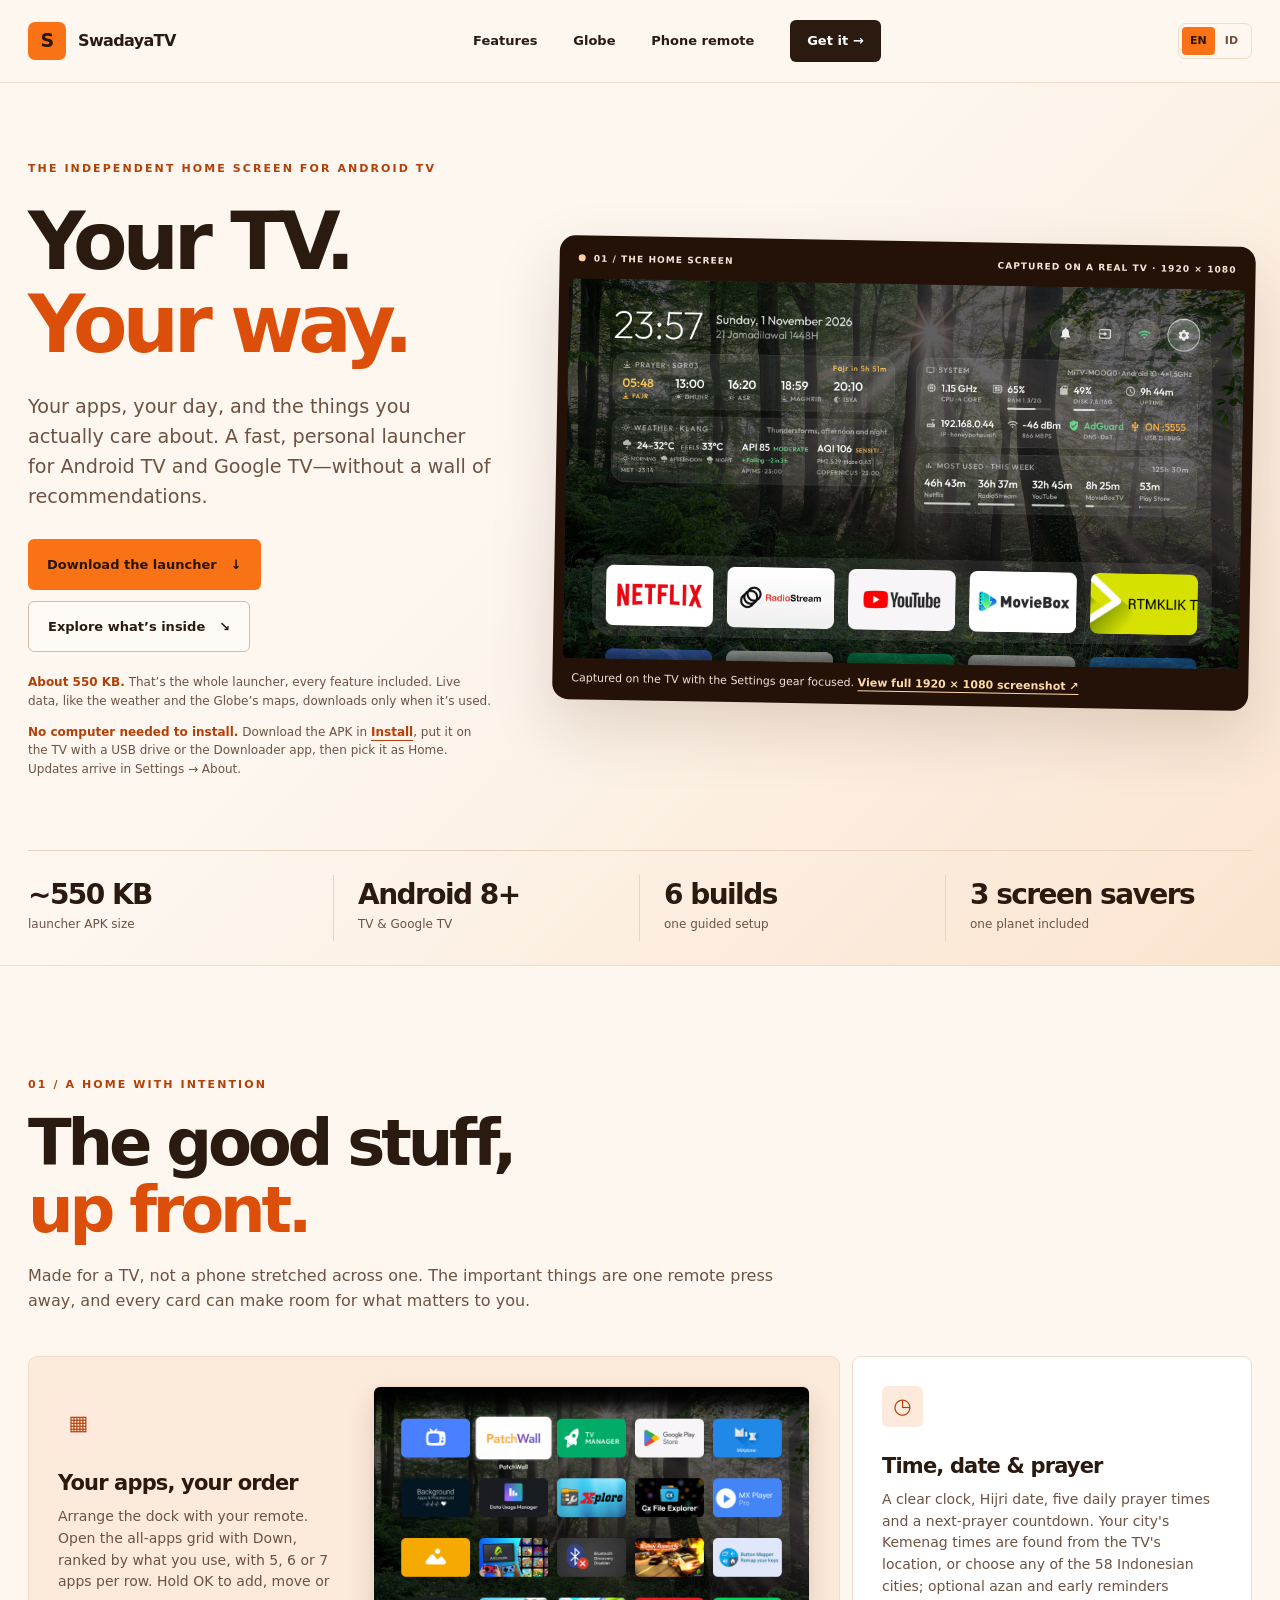
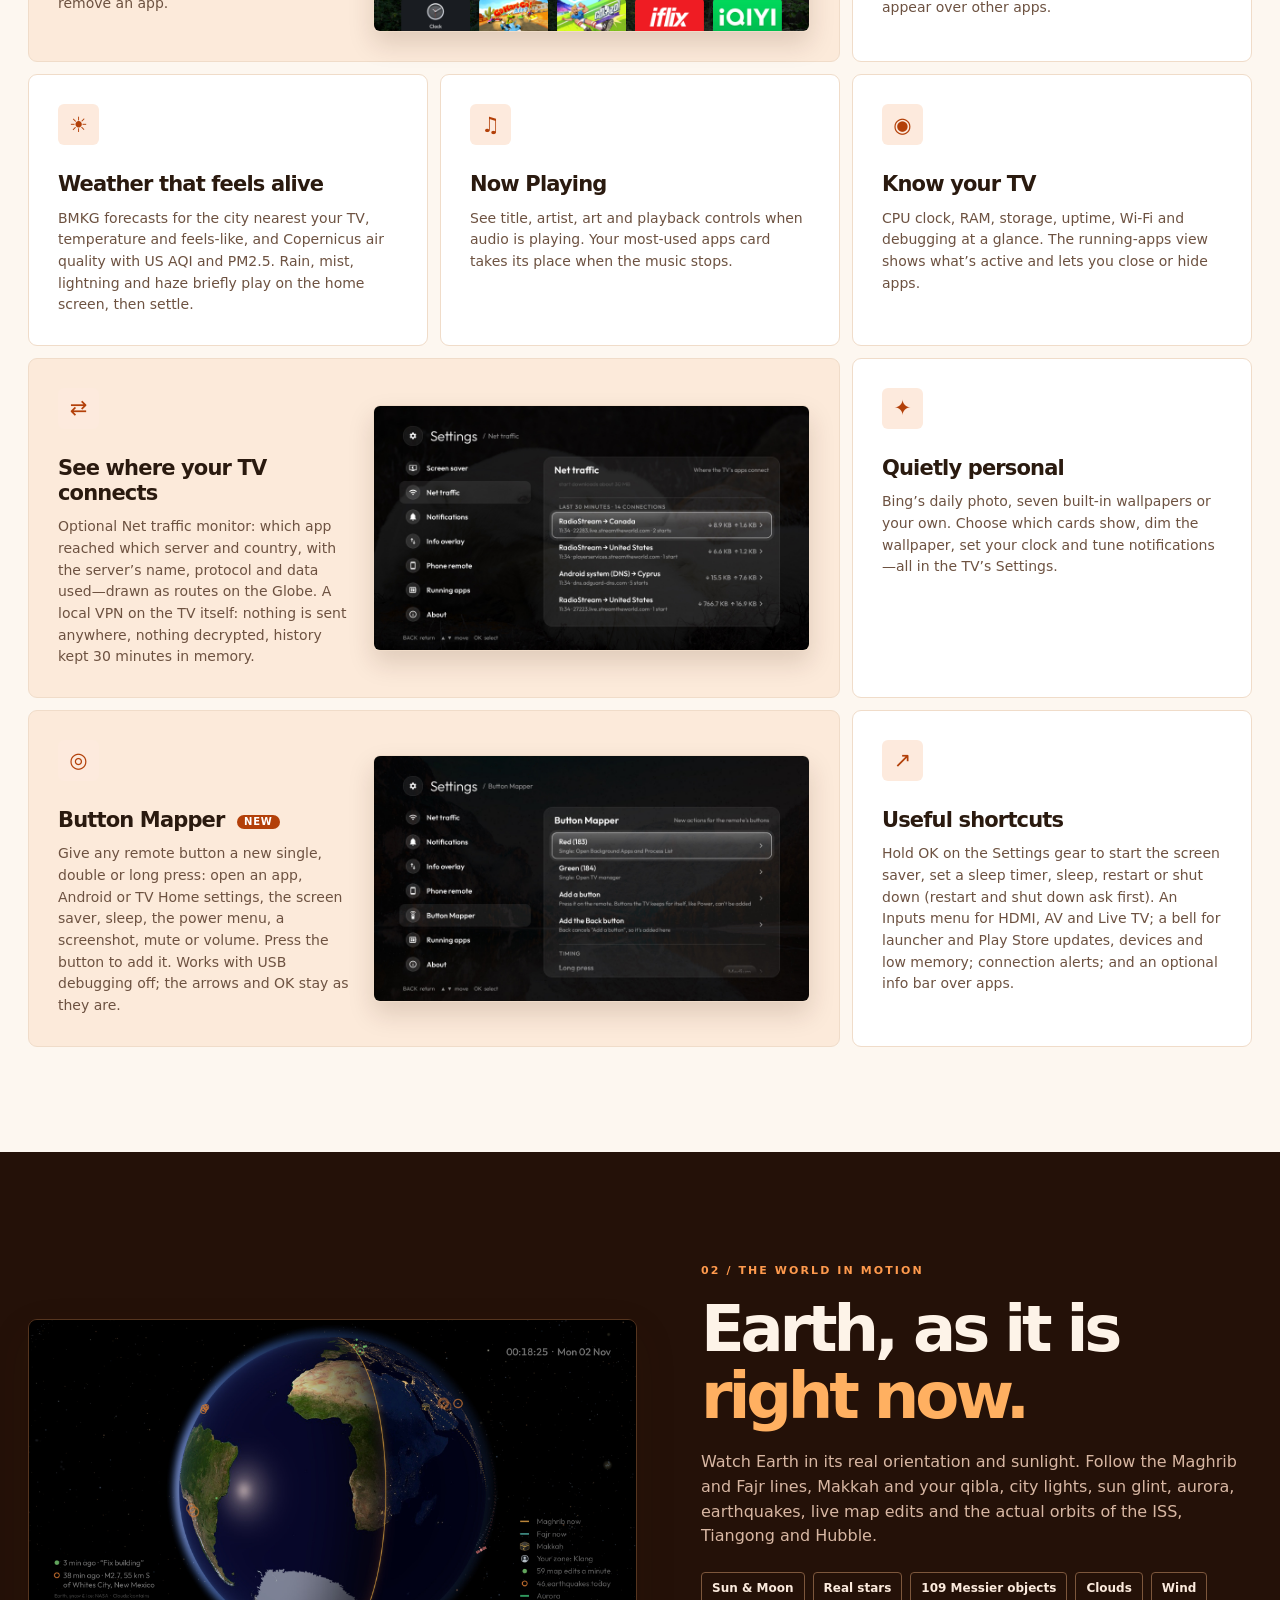
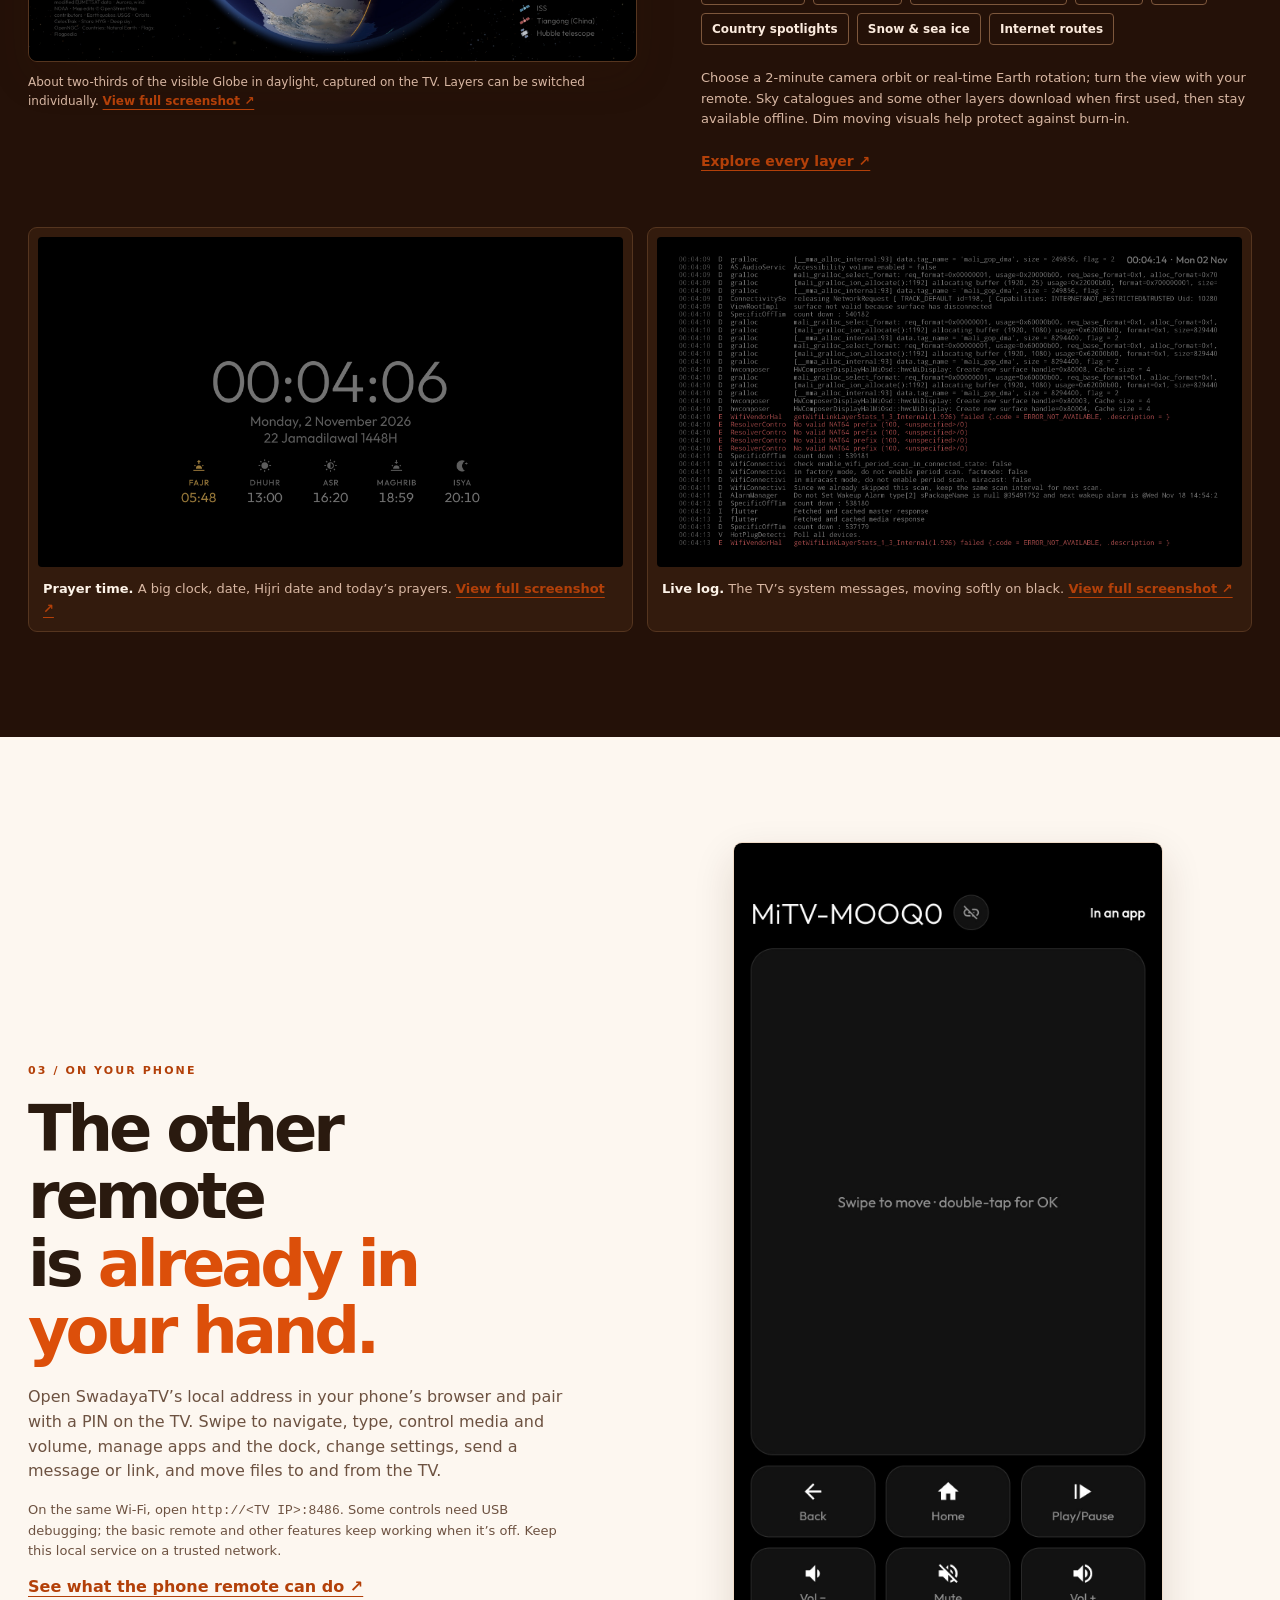
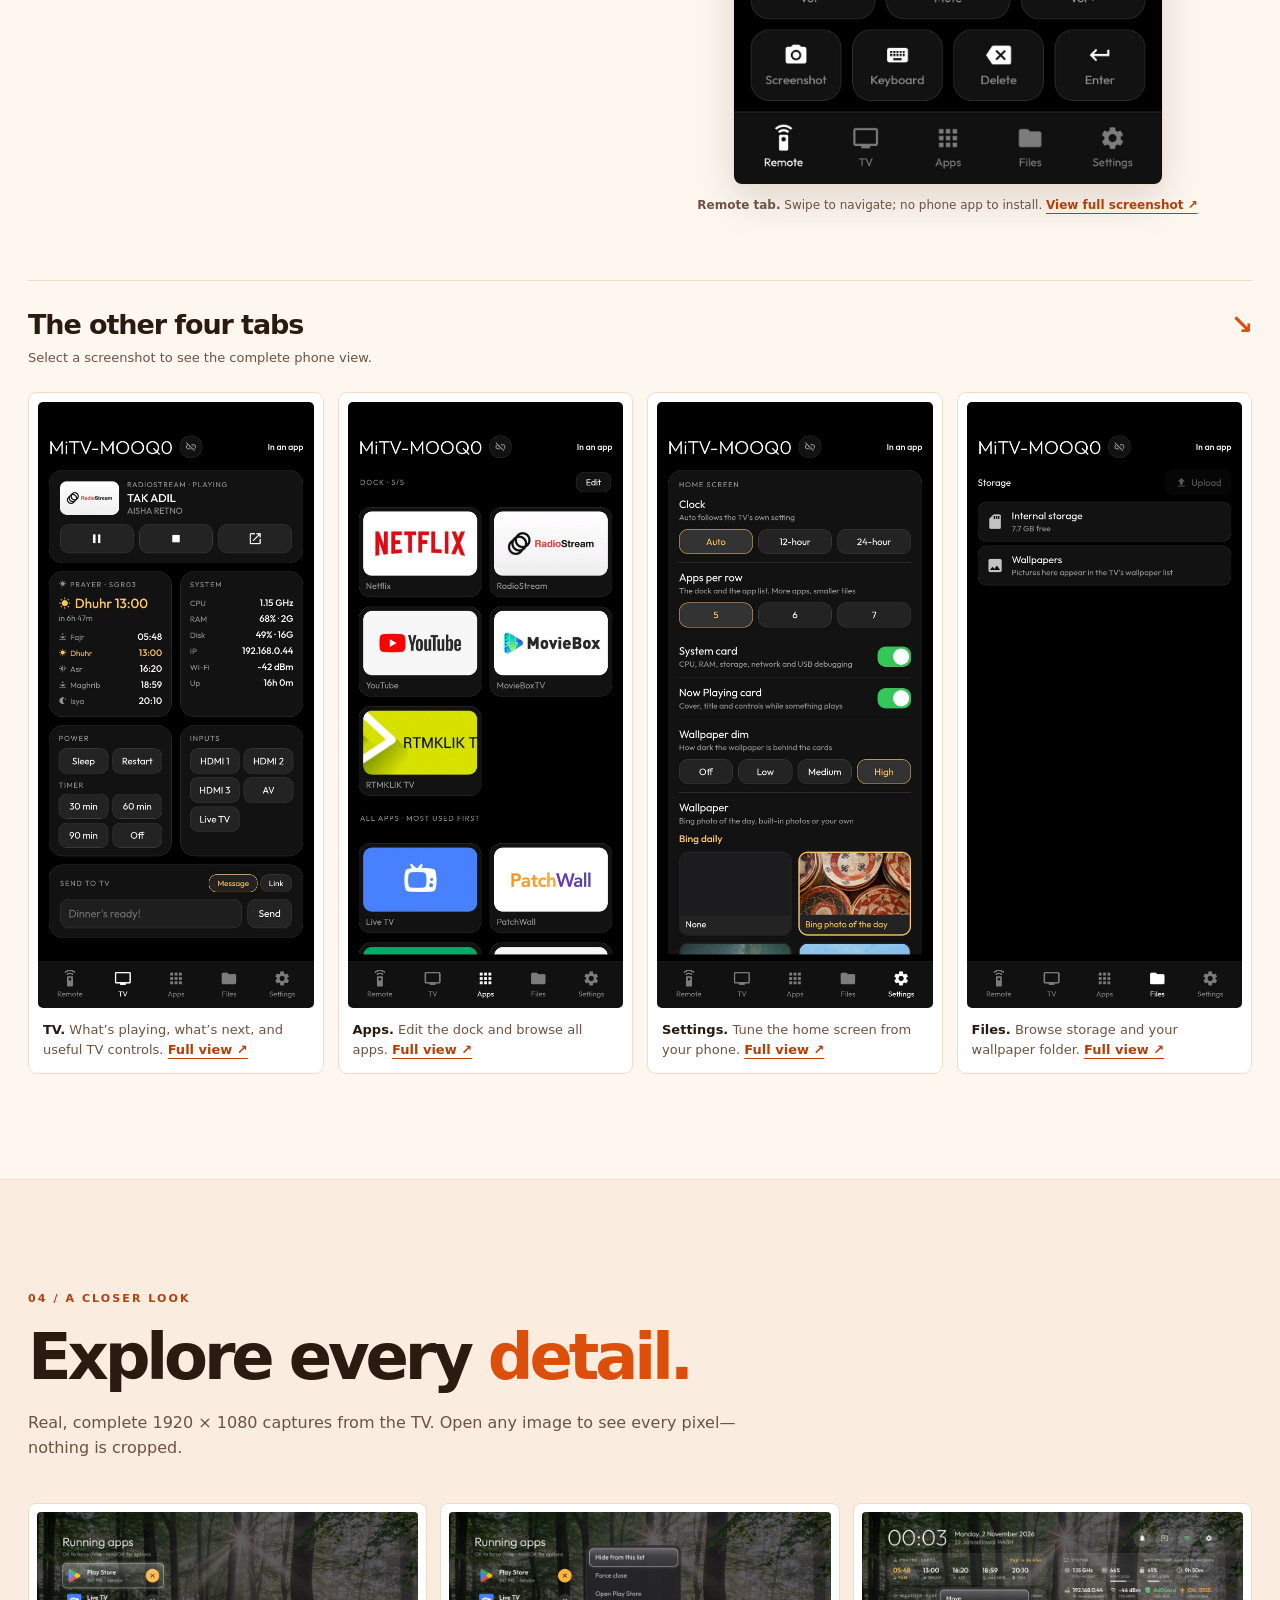
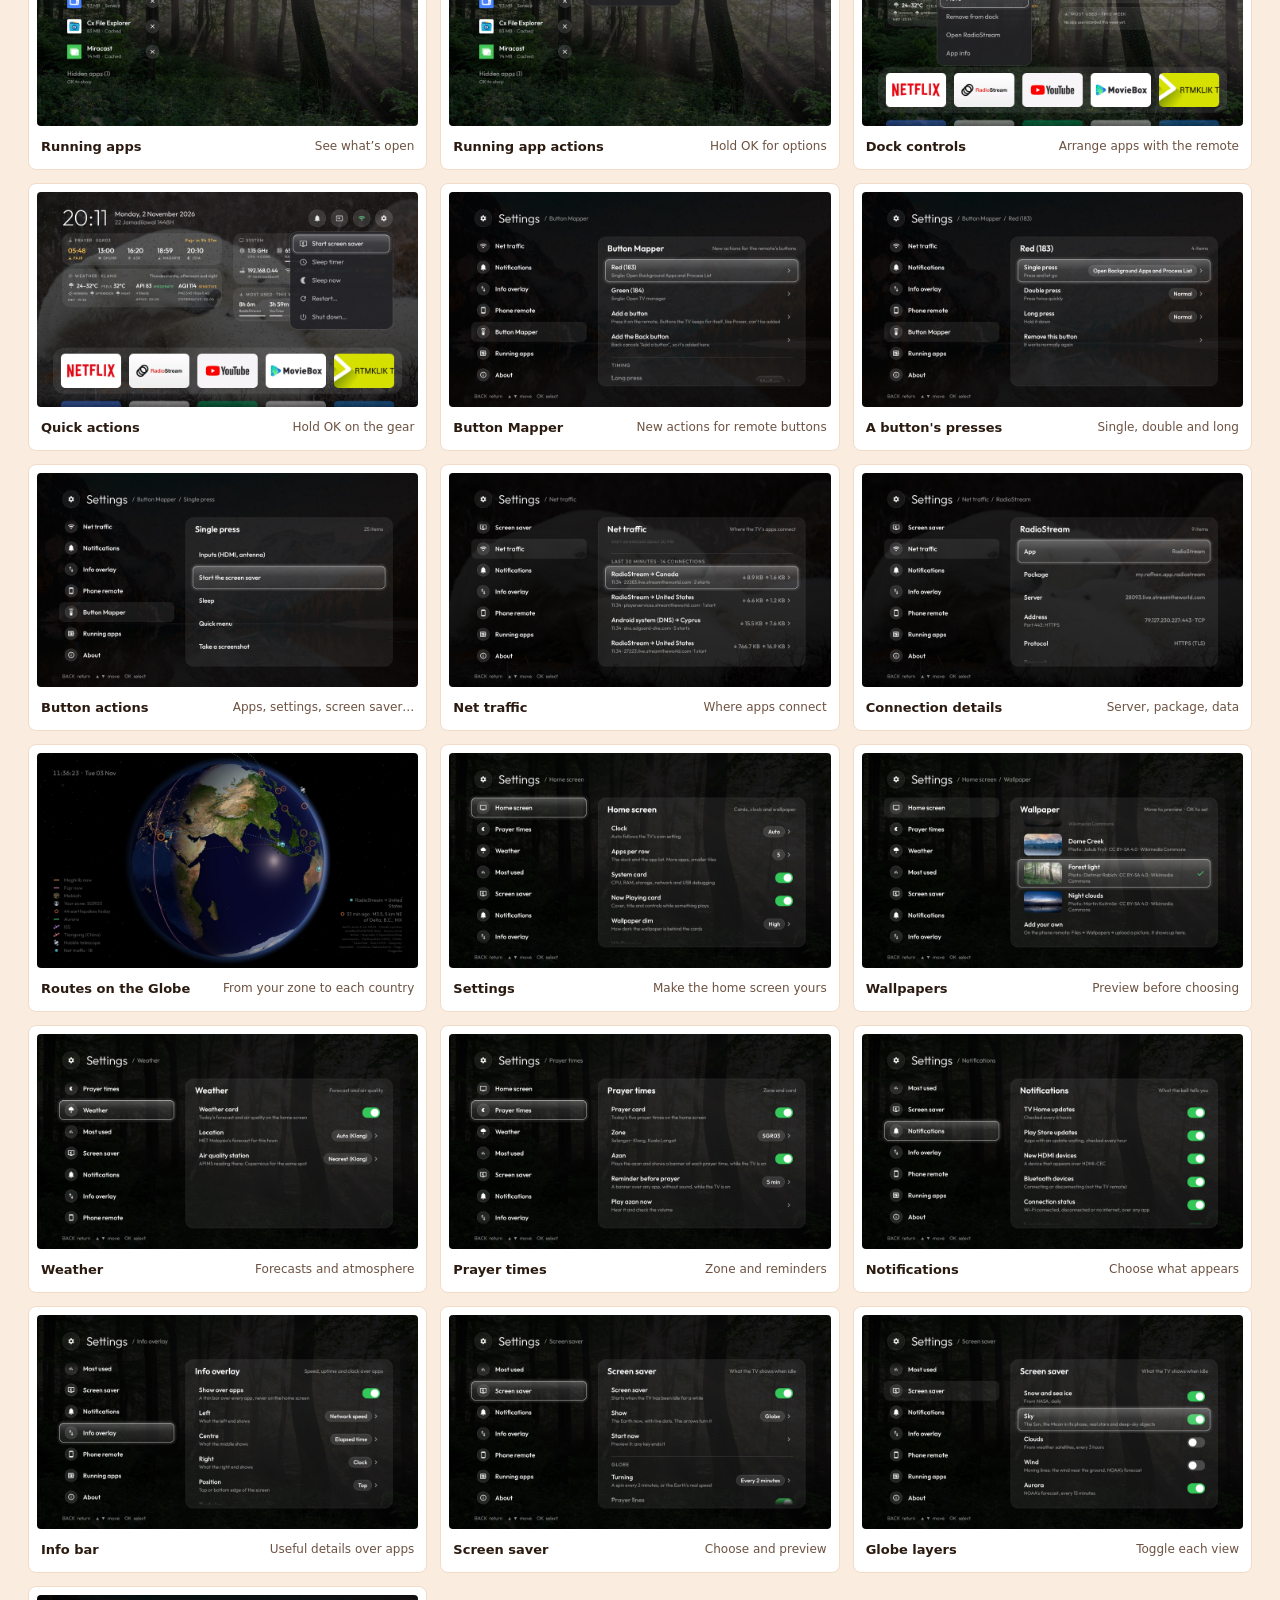
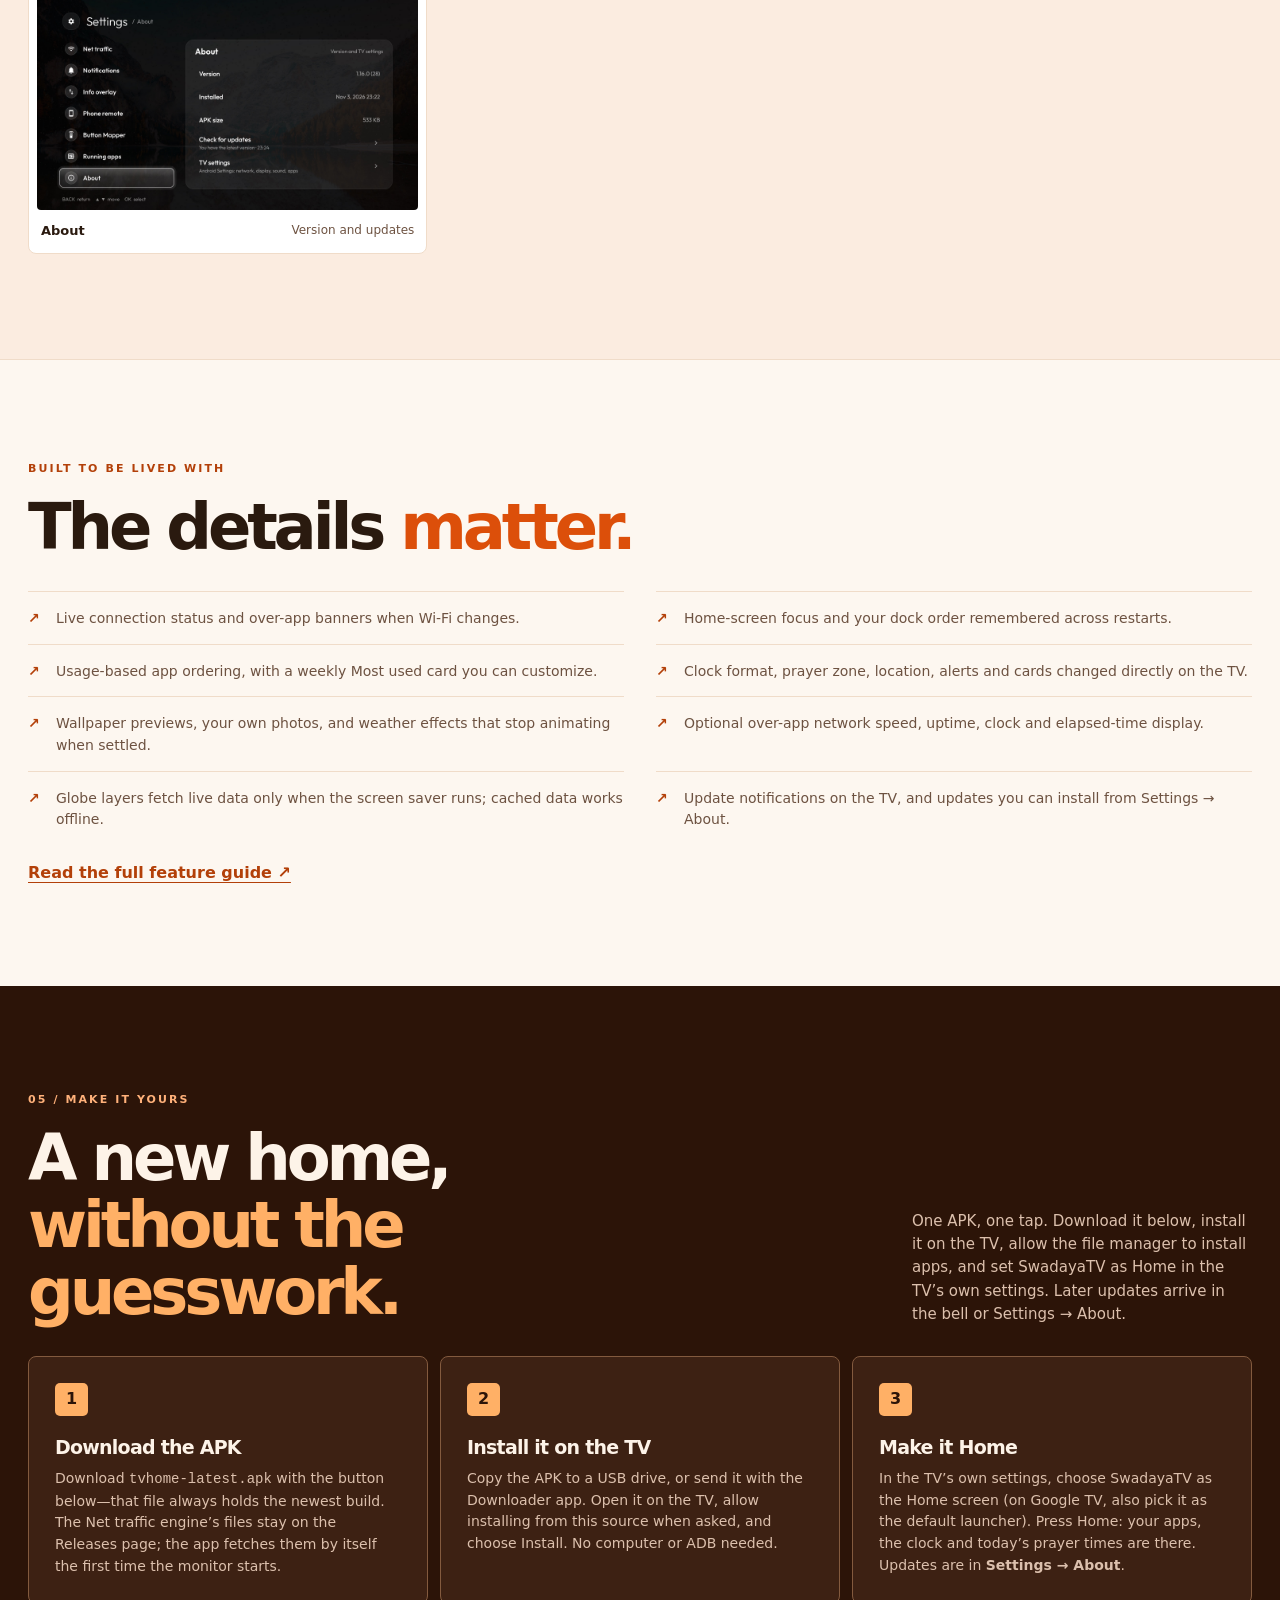
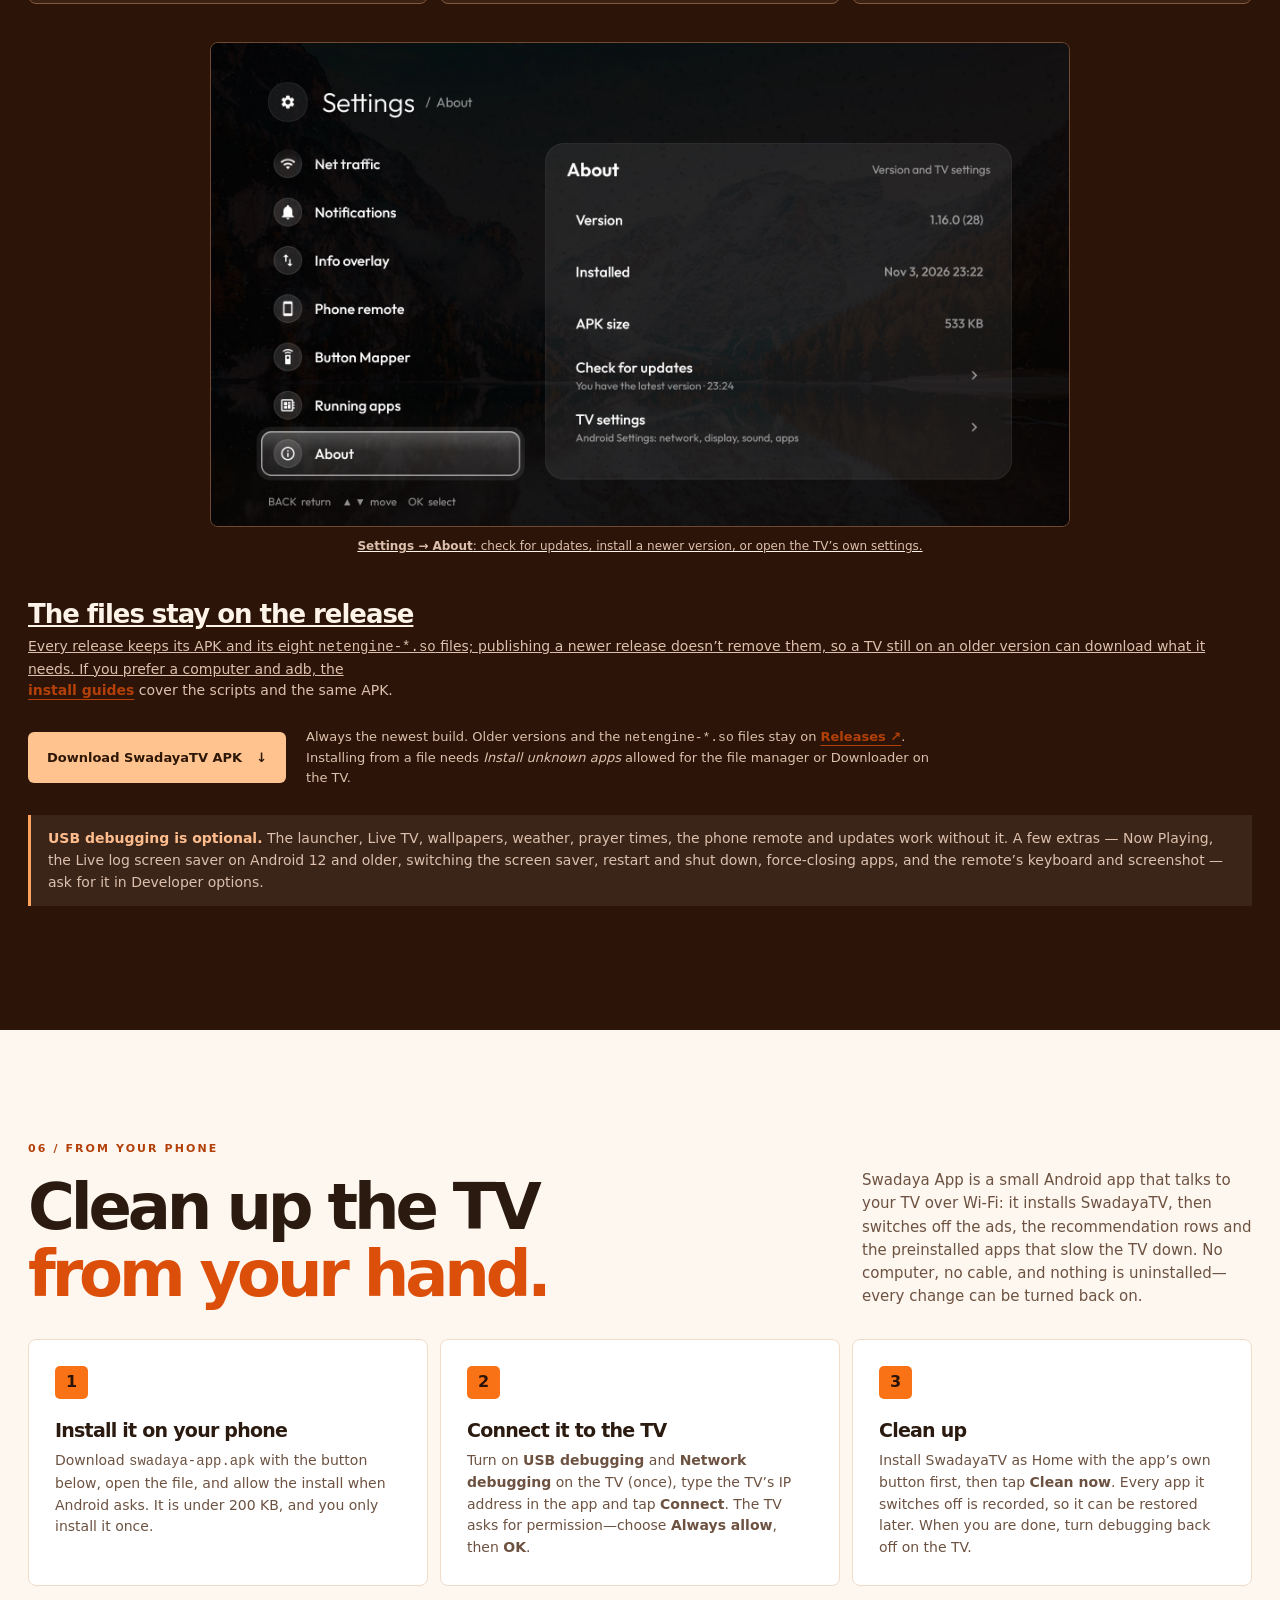
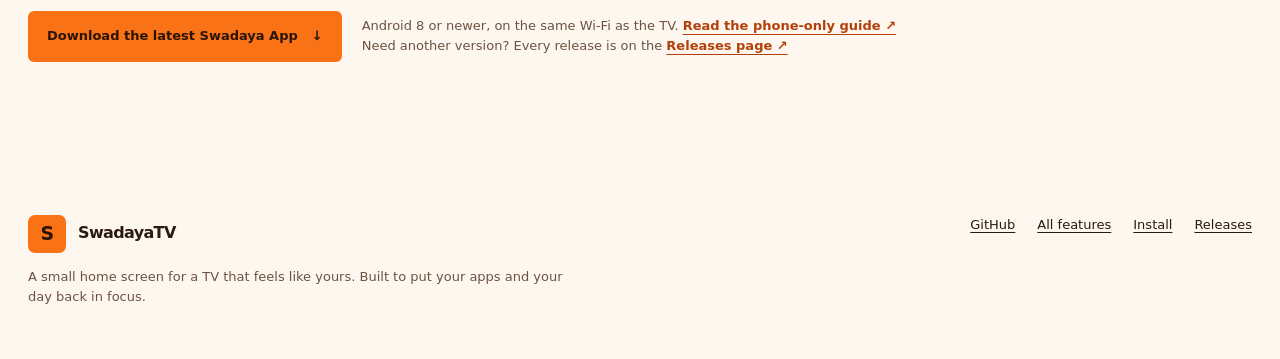
==== commit a5128032: "feat(site): serve both APKs from the site instead of GitHub Releases The download buttons sent peopl" ====
--- a/docs/index.html
+++ b/docs/index.html
@@ -19,7 +19,7 @@
         <a href="#features">Features</a>
         <a href="#globe">Globe</a>
         <a href="#remote">Phone remote</a>
-        <a class="nav-download" href="#install">Get it →</a>
+        <a class="nav-download" href="../release/tvhome-latest.apk" download>Get it →</a>
       </div>
       <div class="language-switch" aria-label="Language"><a href="index.html" lang="en" aria-current="page">EN</a><a href="id.html" lang="id">ID</a></div>
     </nav>
@@ -33,11 +33,11 @@
         <h1>Your TV.<br><em>Your way.</em></h1>
         <p class="lead">Your apps, your day, and the things you actually care about. A fast, personal launcher for Android TV and Google TV—without a wall of recommendations.</p>
         <div class="actions">
-          <a class="button primary" href="#install">Get the launcher <span aria-hidden="true">↗</span></a>
+          <a class="button primary" href="../release/tvhome-latest.apk" download>Download the launcher <span aria-hidden="true">↓</span></a>
           <a class="button secondary" href="#features">Explore what’s inside <span aria-hidden="true">↘</span></a>
         </div>
         <p class="hero-note"><strong>About 550 KB.</strong> That’s the whole launcher, every feature included. Live data, like the weather and the Globe’s maps, downloads only when it’s used.</p>
-        <p class="hero-note"><strong>No computer needed to install.</strong> Download the APK from the latest release, install it on the TV from a USB drive or the Downloader app, then pick it as Home. Updates arrive in Settings → About.</p>
+        <p class="hero-note"><strong>No computer needed to install.</strong> Download the APK in <a class="text-link" href="#install">Install</a>, put it on the TV with a USB drive or the Downloader app, then pick it as Home. Updates arrive in Settings → About.</p>
       </div>
       <figure class="hero-visual screen">
         <div class="screen-top"><span>01 / The home screen</span><span>Captured on a real TV · 1920 × 1080</span></div>
@@ -94,7 +94,7 @@
           <p class="section-copy">Watch Earth in its real orientation and sunlight. Follow the Maghrib and Fajr lines, Makkah and your qibla, city lights, sun glint, aurora, earthquakes, live map edits and the actual orbits of the ISS, Tiangong and Hubble.</p>
           <ul class="pill-list" aria-label="Optional Globe layers"><li>Sun &amp; Moon</li><li>Real stars</li><li>109 Messier objects</li><li>Clouds</li><li>Wind</li><li>Country spotlights</li><li>Snow &amp; sea ice</li><li>Internet routes</li></ul>
           <p class="muted-note">Choose a 2-minute camera orbit or real-time Earth rotation; turn the view with your remote. Sky catalogues and some other layers download when first used, then stay available offline. Dim moving visuals help protect against burn-in.</p>
-          <div class="inline-links"><a class="text-link" href="https://github.com/frhnkrnwn/SwadayaTV/blob/master/docs/features.md#globe">Explore every layer ↗</a></div>
+          <div class="inline-links"><a class="text-link" href="https://github.com/frhnkrnwn/SwadayaTV/blob/main/docs/features.md#globe">Explore every layer ↗</a></div>
         </div>
       </div>
       <div class="mini-gallery">
@@ -110,7 +110,7 @@
           <h2 id="remote-title">The other remote<br>is <em>already in your hand.</em></h2>
           <p class="section-copy">Open SwadayaTV’s local address in your phone’s browser and pair with a PIN on the TV. Swipe to navigate, type, control media and volume, manage apps and the dock, change settings, send a message or link, and move files to and from the TV.</p>
           <p class="muted-note">On the same Wi-Fi, open <code>http://&lt;TV IP&gt;:8486</code>. Some controls need USB debugging; the basic remote and other features keep working when it’s off. Keep this local service on a trusted network.</p>
-          <a class="text-link" href="https://github.com/frhnkrnwn/SwadayaTV/blob/master/docs/features.md#phone-remote">See what the phone remote can do ↗</a>
+          <a class="text-link" href="https://github.com/frhnkrnwn/SwadayaTV/blob/main/docs/features.md#phone-remote">See what the phone remote can do ↗</a>
         </div>
         <figure class="media">
           <a class="image-link" href="remote-home.jpg" target="_blank" rel="noopener" aria-label="Open the complete phone remote screenshot"><img src="remote-home.jpg" width="1080" height="2376" loading="lazy" alt="Remote tab with a swipe pad, Back, Home, playback, volume, keyboard and screenshot controls" style="width:min(100%, 430px); margin-inline:auto"></a>
@@ -165,15 +165,15 @@
         <li>Globe layers fetch live data only when the screen saver runs; cached data works offline.</li>
         <li>Update notifications on the TV, and updates you can install from Settings → About.</li>
       </ul>
-      <p style="margin-top:30px"><a class="text-link" href="https://github.com/frhnkrnwn/SwadayaTV/blob/master/docs/features.md">Read the full feature guide ↗</a></p>
+      <p style="margin-top:30px"><a class="text-link" href="https://github.com/frhnkrnwn/SwadayaTV/blob/main/docs/features.md">Read the full feature guide ↗</a></p>
     </section>
 
     <section class="install-band" id="install" aria-labelledby="install-title">
       <div class="install-inner wrap">
         <span class="eyebrow">05 / Make it yours</span>
-        <div class="install-head"><h2 id="install-title">A new home,<br><em>without the guesswork.</em></h2><p>One APK from the releases page. Install it on the TV, allow the file manager to install apps, and set SwadayaTV as Home in the TV&rsquo;s own settings. Later updates arrive in the bell or Settings → About.</p></div>
+        <div class="install-head"><h2 id="install-title">A new home,<br><em>without the guesswork.</em></h2><p>One APK, one tap. Download it below, install it on the TV, allow the file manager to install apps, and set SwadayaTV as Home in the TV&rsquo;s own settings. Later updates arrive in the bell or Settings → About.</p></div>
         <div class="steps">
-          <article class="step"><span class="step-number">1</span><h3>Download the APK</h3><p>Open the latest release and, under <strong>Assets</strong>, download <code>tvhome-&lt;version&gt;.apk</code> (for example <code>tvhome-1.2.0.apk</code>). The Net traffic engine&rsquo;s files are attached to the same release; the app fetches them by itself the first time the monitor starts.</p></article>
+          <article class="step"><span class="step-number">1</span><h3>Download the APK</h3><p>Download <code>tvhome-latest.apk</code> with the button below&mdash;that file always holds the newest build. The Net traffic engine&rsquo;s files stay on the Releases page; the app fetches them by itself the first time the monitor starts.</p></article>
           <article class="step"><span class="step-number">2</span><h3>Install it on the TV</h3><p>Copy the APK to a USB drive, or send it with the Downloader app. Open it on the TV, allow installing from this source when asked, and choose Install. No computer or ADB needed.</p></article>
           <article class="step"><span class="step-number">3</span><h3>Make it Home</h3><p>In the TV&rsquo;s own settings, choose SwadayaTV as the Home screen (on Google TV, also pick it as the default launcher). Press Home: your apps, the clock and today&rsquo;s prayer times are there. Updates are in <strong>Settings → About</strong>.</p></article>
         </div>
@@ -181,7 +181,7 @@
         <div class="platforms">
           <h3>The files stay on the release</h3>
           <p>Every release keeps its APK and its eight <code>netengine-*.so</code> files; publishing a newer release doesn&rsquo;t remove them, so a TV still on an older version can download what it needs. If you prefer a computer and adb, the <a class="text-link" href="https://github.com/frhnkrnwn/SwadayaTV#install">install guides</a> cover the scripts and the same APK.</p>
-          <div class="install-foot"><a class="button primary" href="https://github.com/frhnkrnwn/SwadayaTV/releases/latest">Open latest release ↗</a><p>Installing from a file needs <em>Install unknown apps</em> allowed for the file manager or Downloader on the TV.</p></div>
+          <div class="install-foot"><a class="button primary" href="../release/tvhome-latest.apk" download>Download SwadayaTV APK <span aria-hidden="true">&darr;</span></a><p>Always the newest build. Older versions and the <code>netengine-*.so</code> files stay on <a class="text-link" href="https://github.com/frhnkrnwn/SwadayaTV/releases">Releases ↗</a>. Installing from a file needs <em>Install unknown apps</em> allowed for the file manager or Downloader on the TV.</p></div>
           <p class="security"><strong>USB debugging is optional.</strong> The launcher, Live TV, wallpapers, weather, prayer times, the phone remote and updates work without it. A few extras — Now Playing, the Live log screen saver on Android 12 and older, switching the screen saver, restart and shut down, force-closing apps, and the remote&rsquo;s keyboard and screenshot — ask for it in Developer options.</p>
         </div>
       </div>
@@ -199,12 +199,12 @@
       </div>
       <div class="app-foot">
         <a class="button primary" href="../release/swadaya-app.apk" download>Download the latest Swadaya App <span aria-hidden="true">&darr;</span></a>
-        <p>Android 8 or newer, on the same Wi-Fi as the TV. <a class="text-link" href="TUTORIAL_HP_TANPA_PC.md">Read the phone-only guide &nearr;</a> Need another version? Every release is on the <a class="text-link" href="https://github.com/frhnkrnwn/SwadayaTV/releases">Releases page &nearr;</a></p>
+        <p>Android 8 or newer, on the same Wi-Fi as the TV. <a class="text-link" href="https://github.com/frhnkrnwn/SwadayaTV/blob/main/docs/TUTORIAL_HP_TANPA_PC.md">Read the phone-only guide &nearr;</a> Need another version? Every release is on the <a class="text-link" href="https://github.com/frhnkrnwn/SwadayaTV/releases">Releases page &nearr;</a></p>
       </div>
     </section>
   </main>
 
-  <footer><div class="footer-inner wrap"><div><a class="brand" href="#top"><span class="brand-mark" aria-hidden="true">S</span><span>SwadayaTV</span></a><p>A small home screen for a TV that feels like yours. Built to put your apps and your day back in focus.</p></div><nav aria-label="More links"><a href="https://github.com/frhnkrnwn/SwadayaTV">GitHub</a><a href="https://github.com/frhnkrnwn/SwadayaTV/blob/master/docs/features.md">All features</a><a href="https://github.com/frhnkrnwn/SwadayaTV#install">Install</a><a href="https://github.com/frhnkrnwn/SwadayaTV/releases/latest">Releases</a></nav></div></footer>
+  <footer><div class="footer-inner wrap"><div><a class="brand" href="#top"><span class="brand-mark" aria-hidden="true">S</span><span>SwadayaTV</span></a><p>A small home screen for a TV that feels like yours. Built to put your apps and your day back in focus.</p></div><nav aria-label="More links"><a href="https://github.com/frhnkrnwn/SwadayaTV">GitHub</a><a href="https://github.com/frhnkrnwn/SwadayaTV/blob/main/docs/features.md">All features</a><a href="https://github.com/frhnkrnwn/SwadayaTV#install">Install</a><a href="https://github.com/frhnkrnwn/SwadayaTV/releases/latest">Releases</a></nav></div></footer>
   <a class="back-to-top" href="#top" aria-label="Back to top" hidden><span aria-hidden="true">↑</span></a>
   <script>
     const backToTop = document.querySelector('.back-to-top');
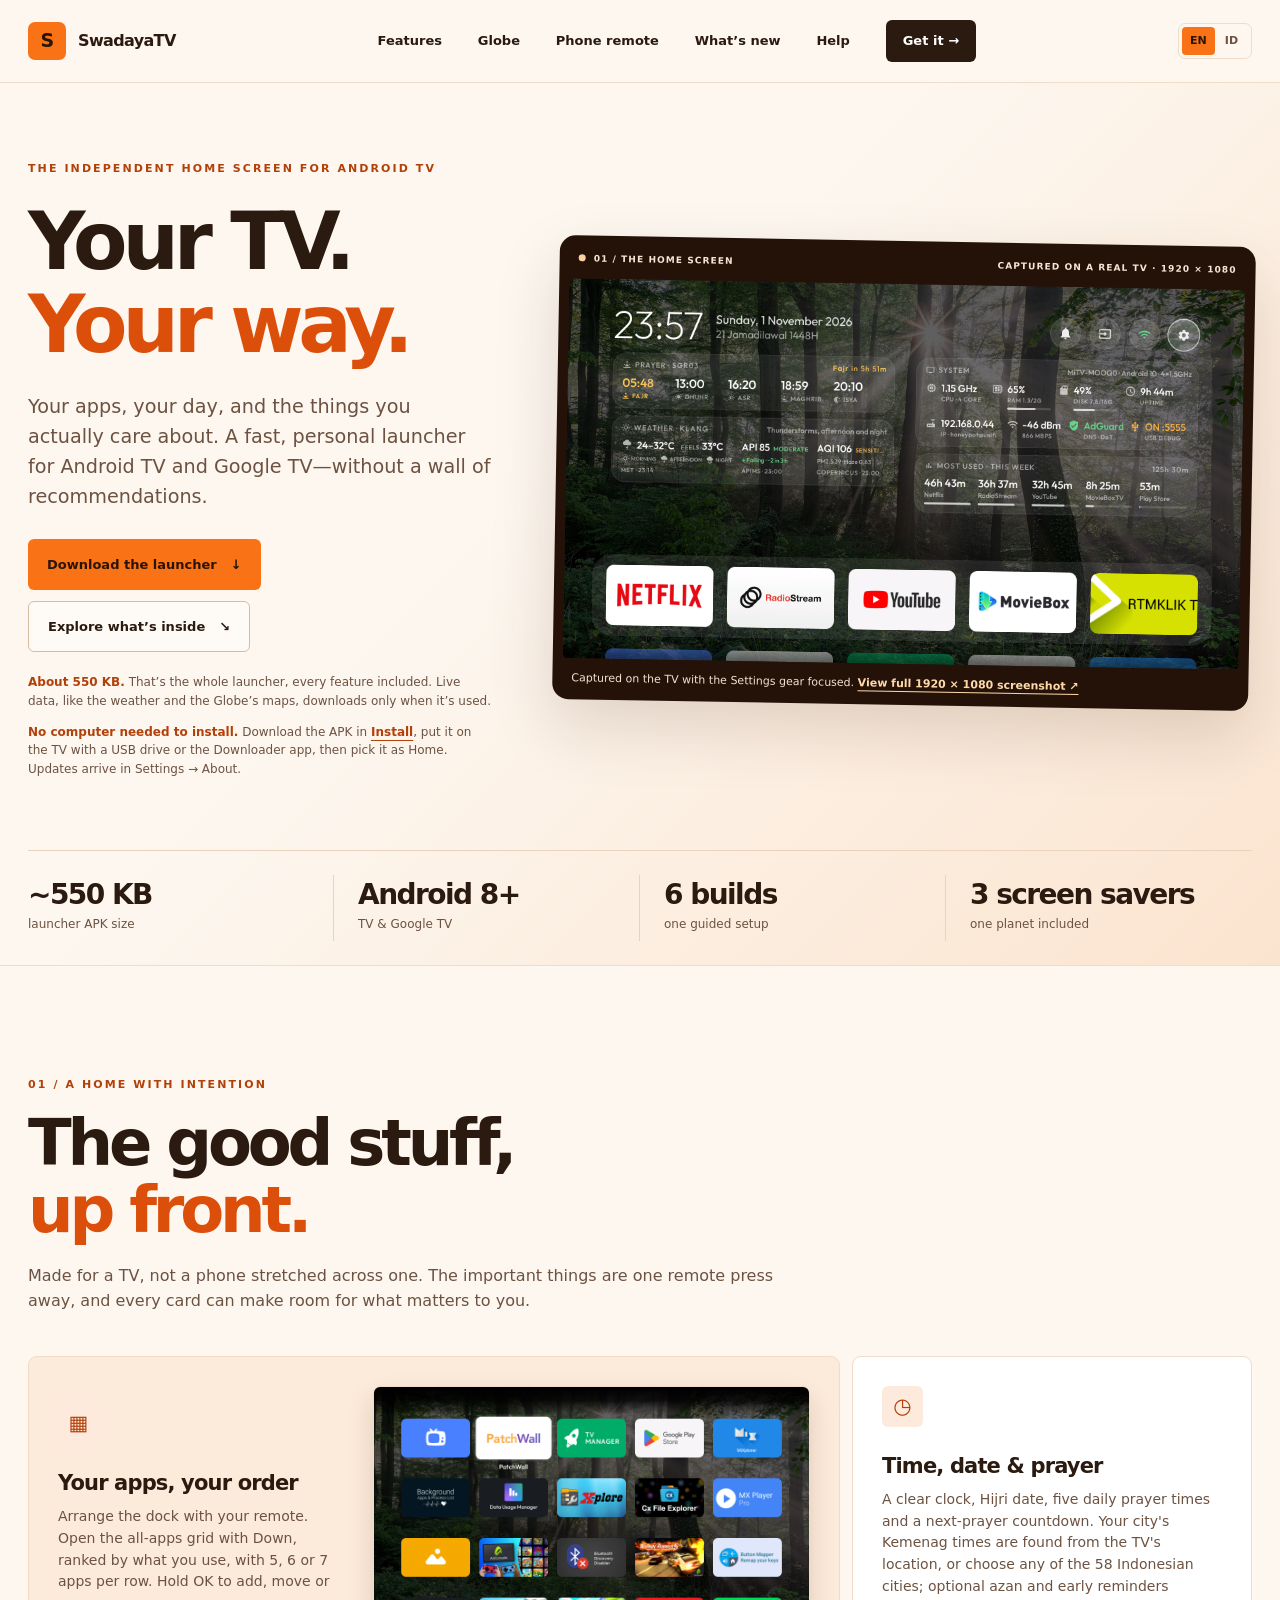
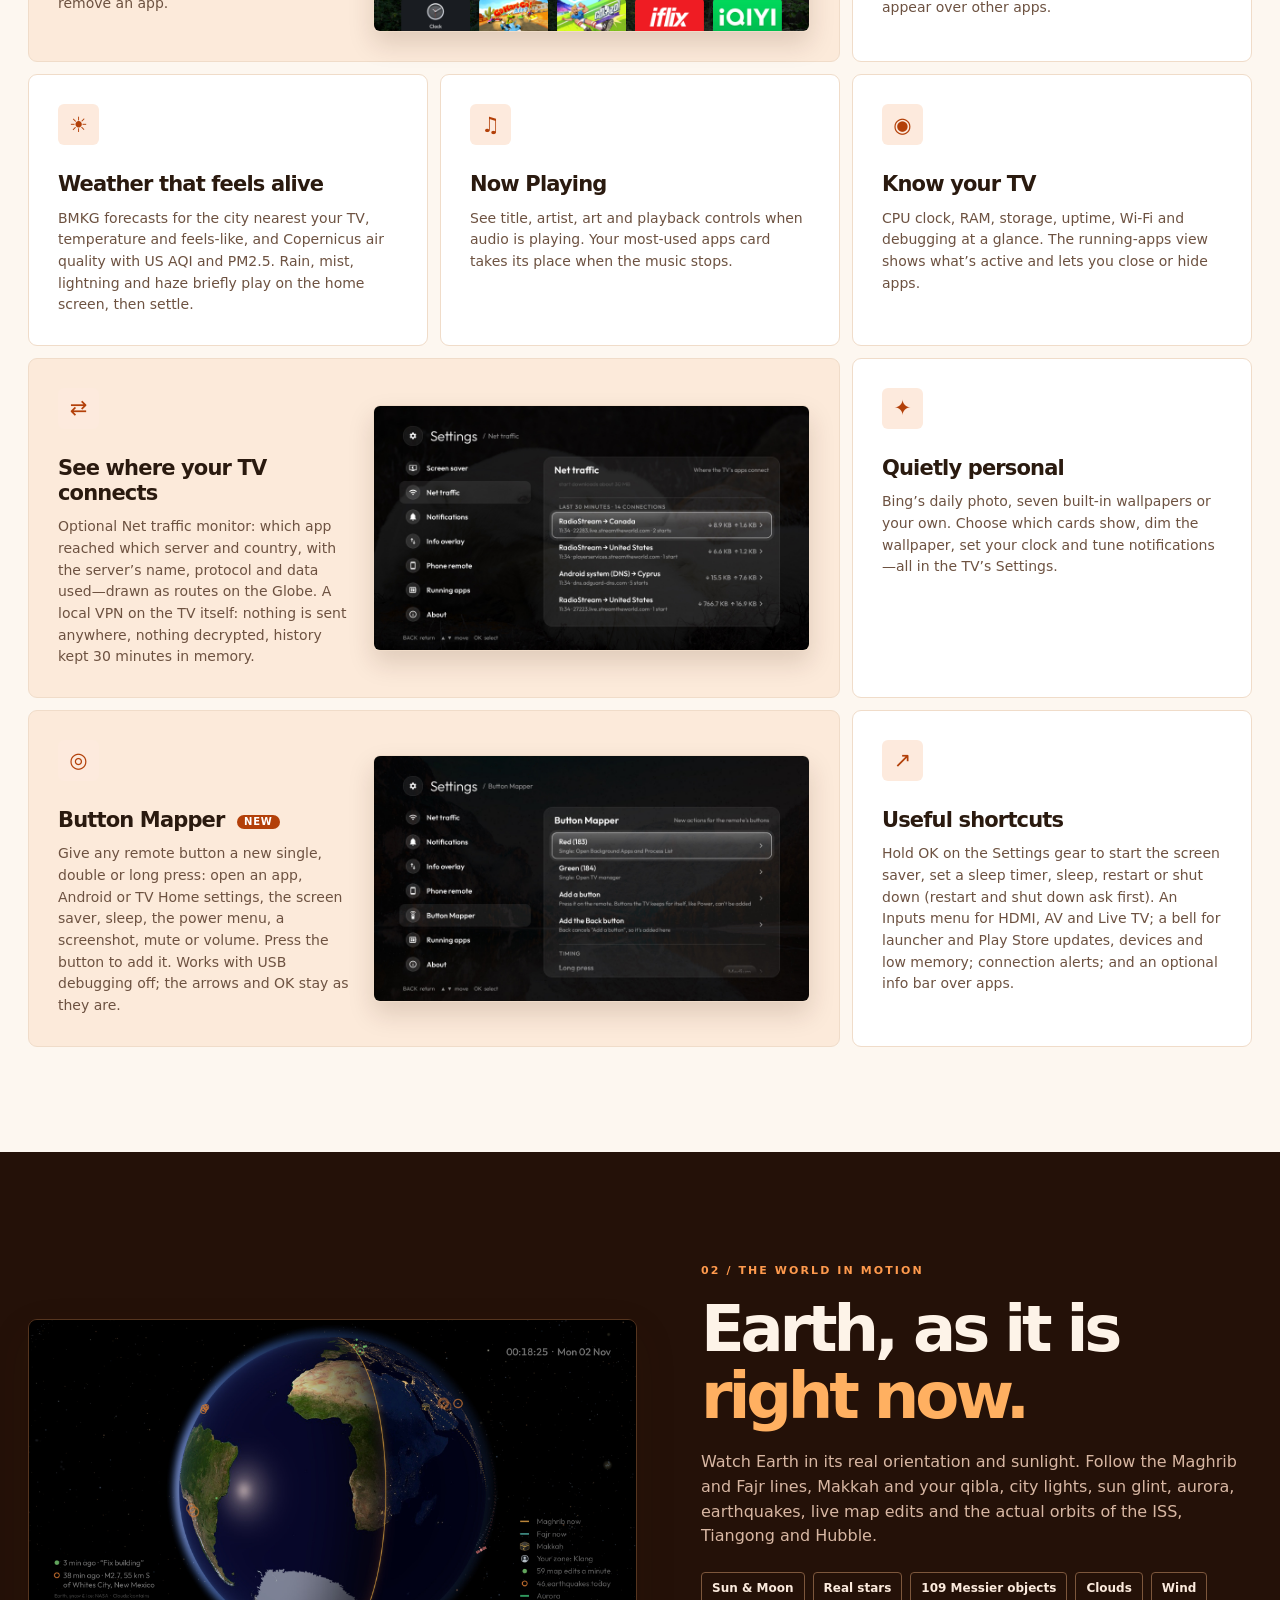
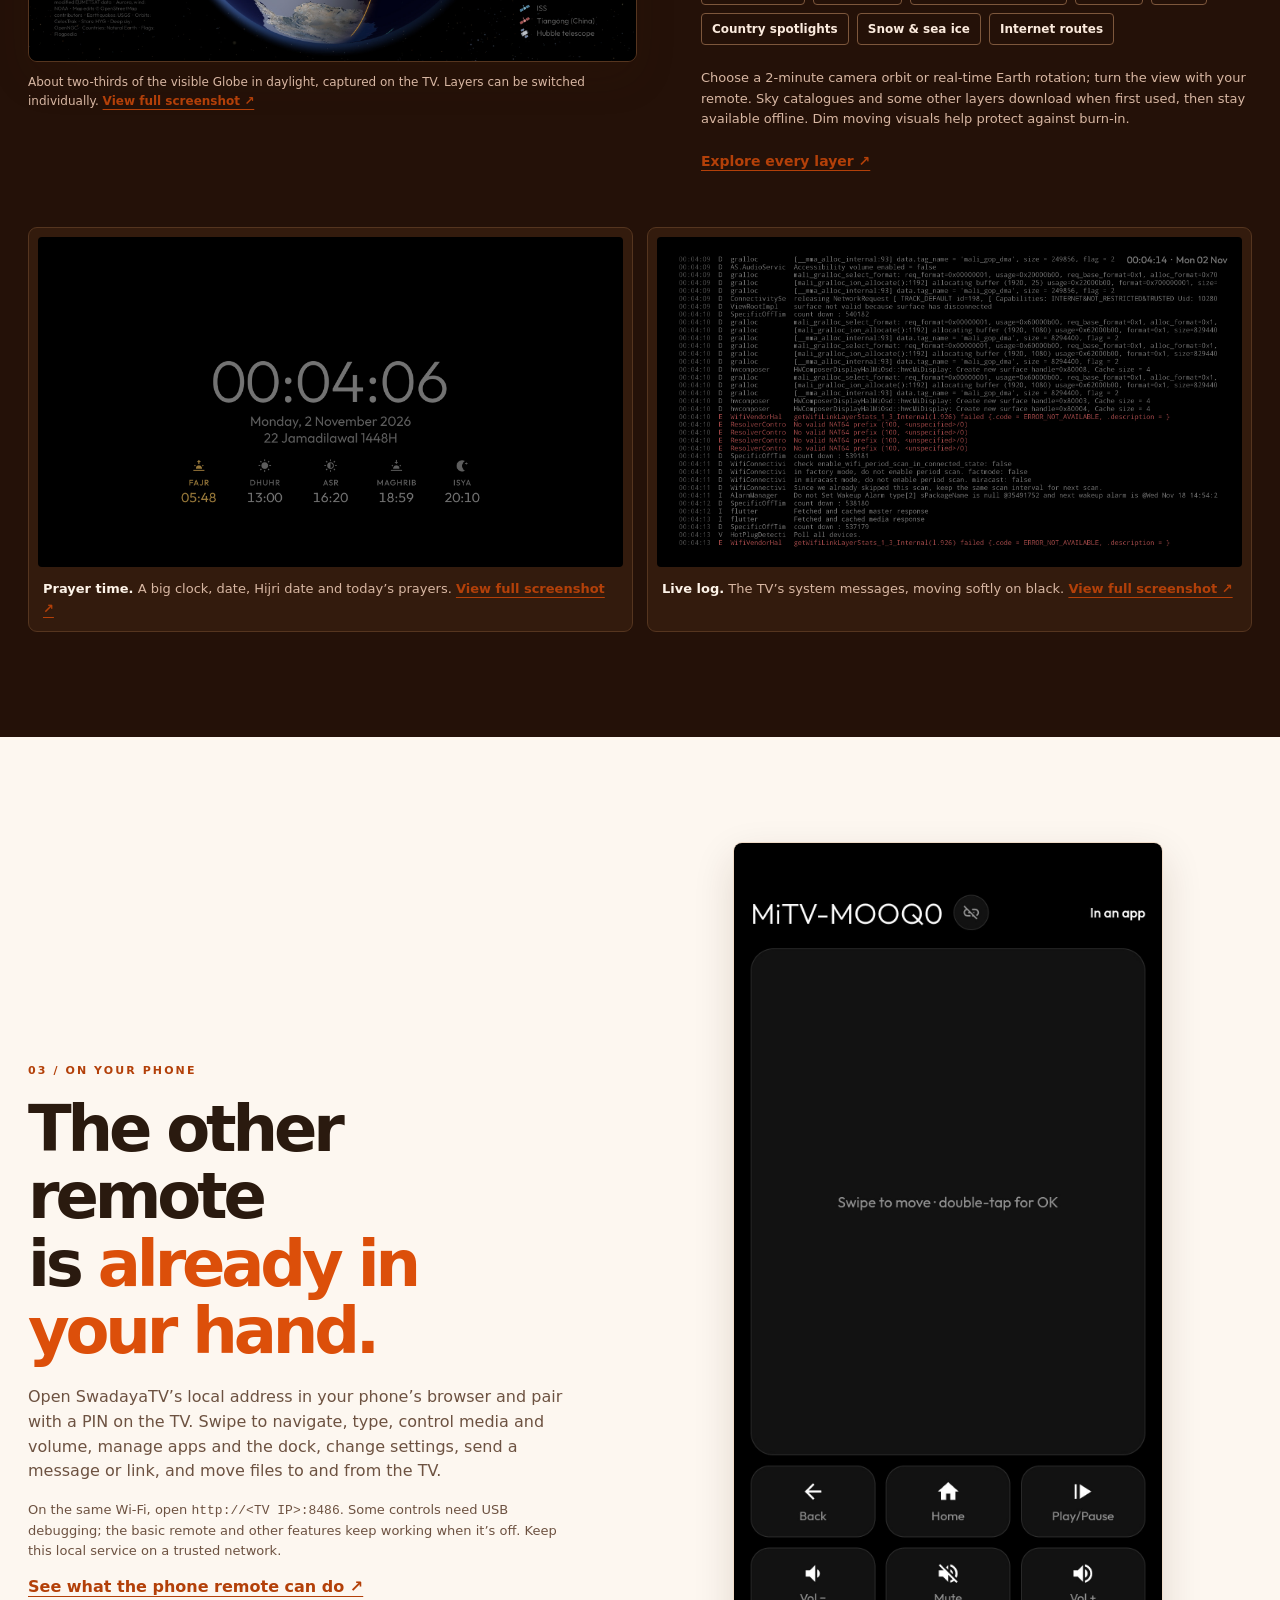
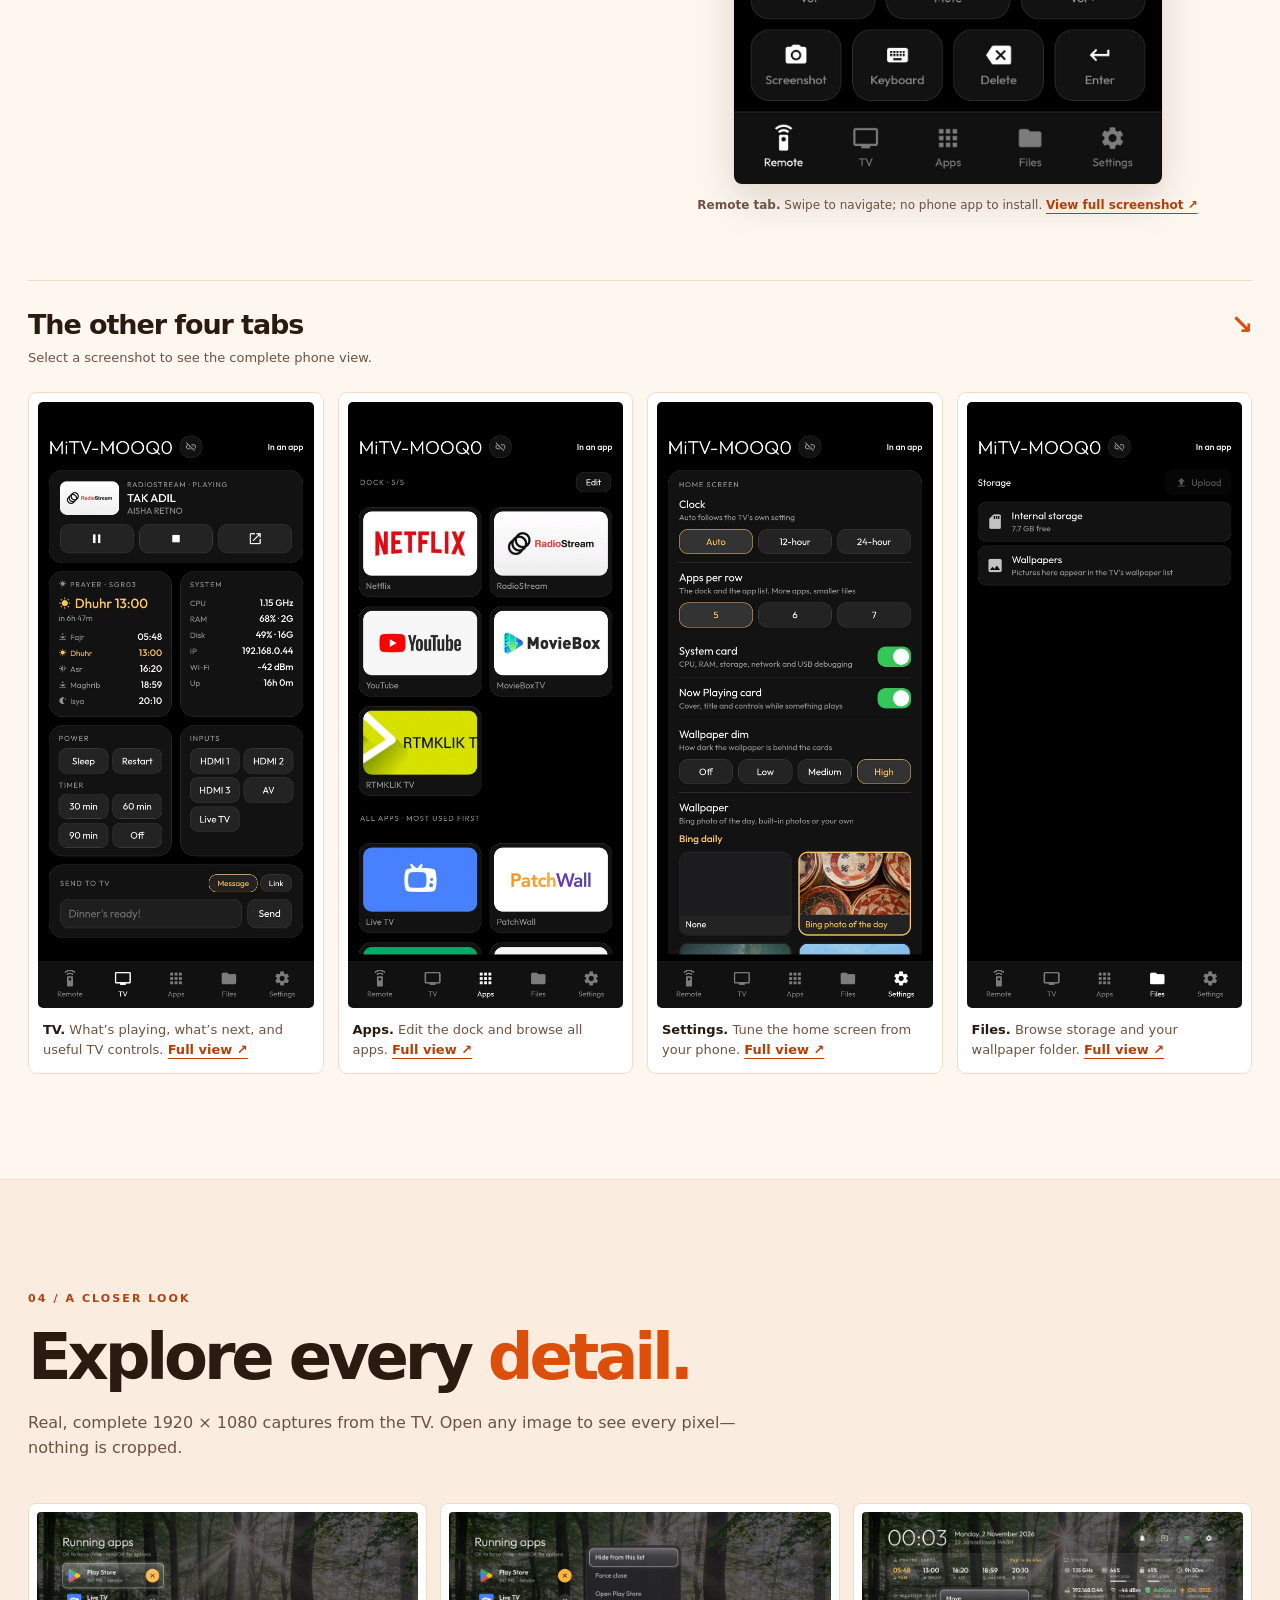
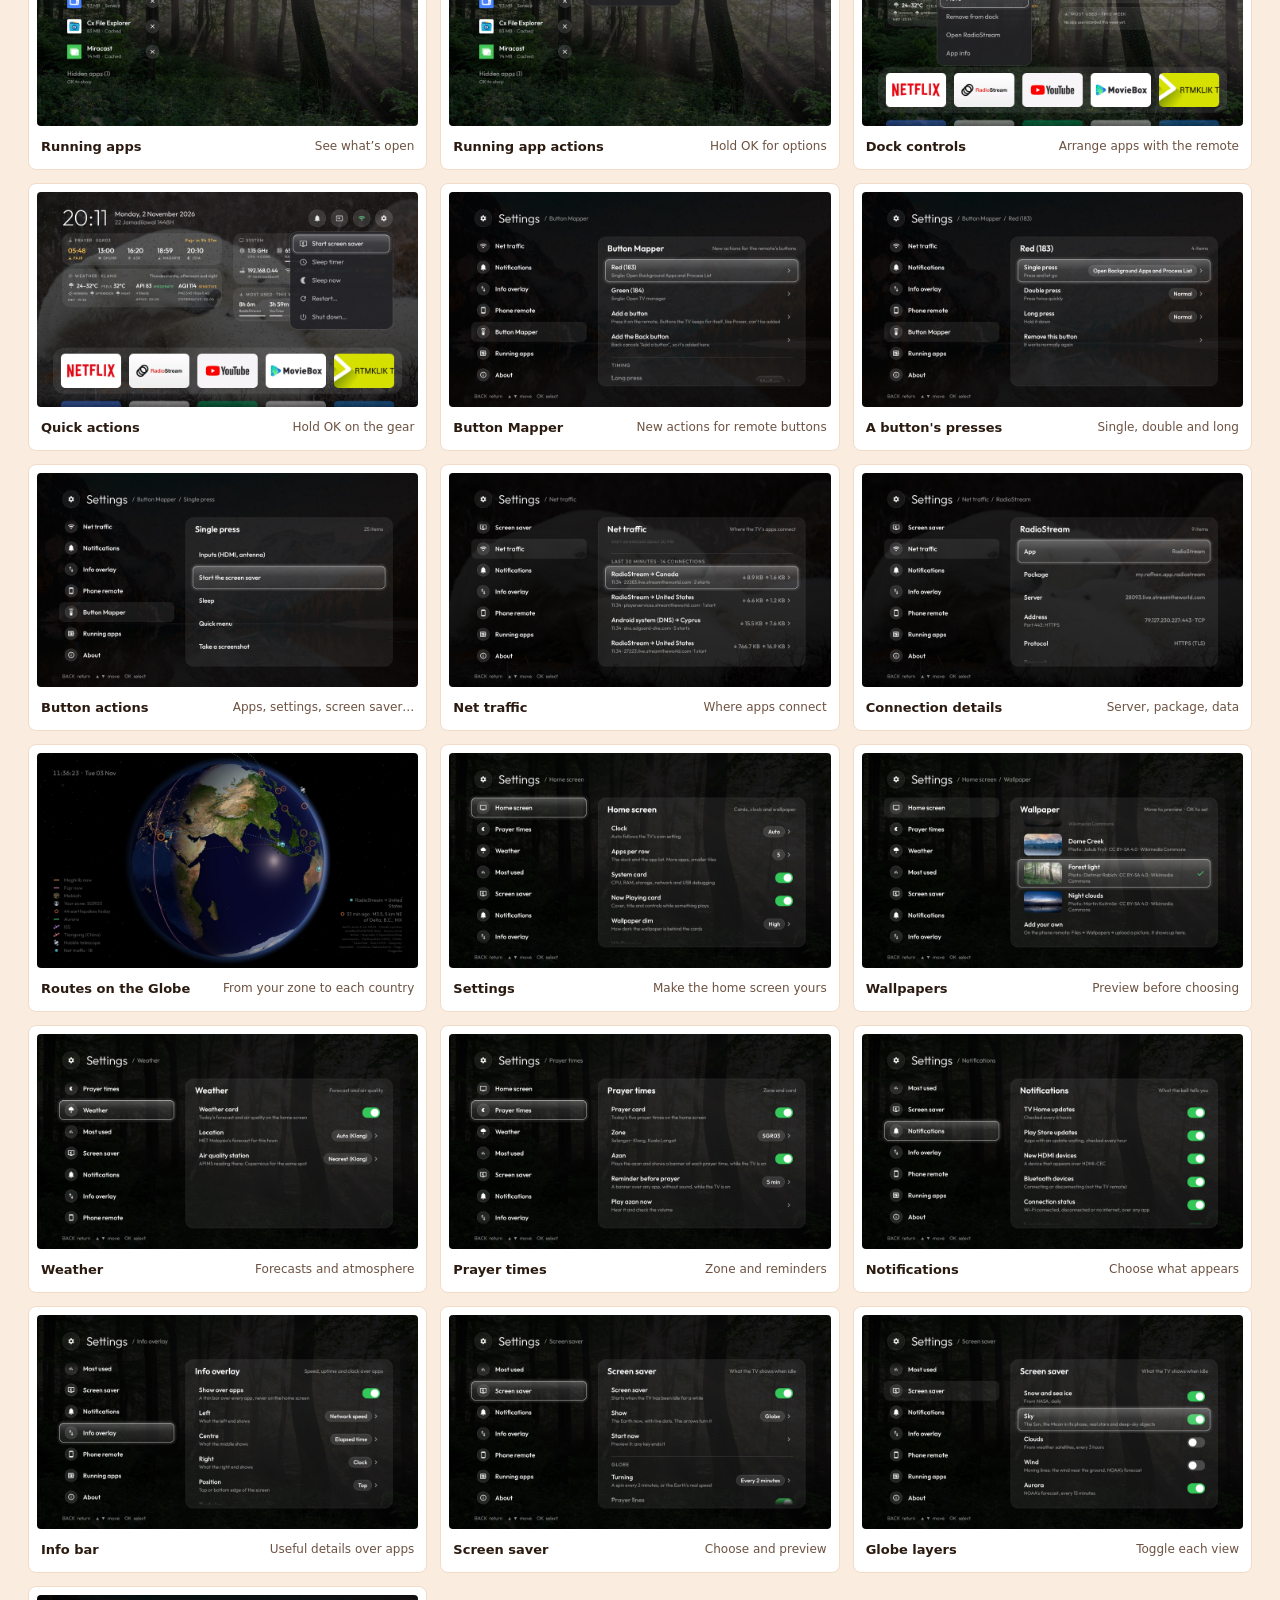
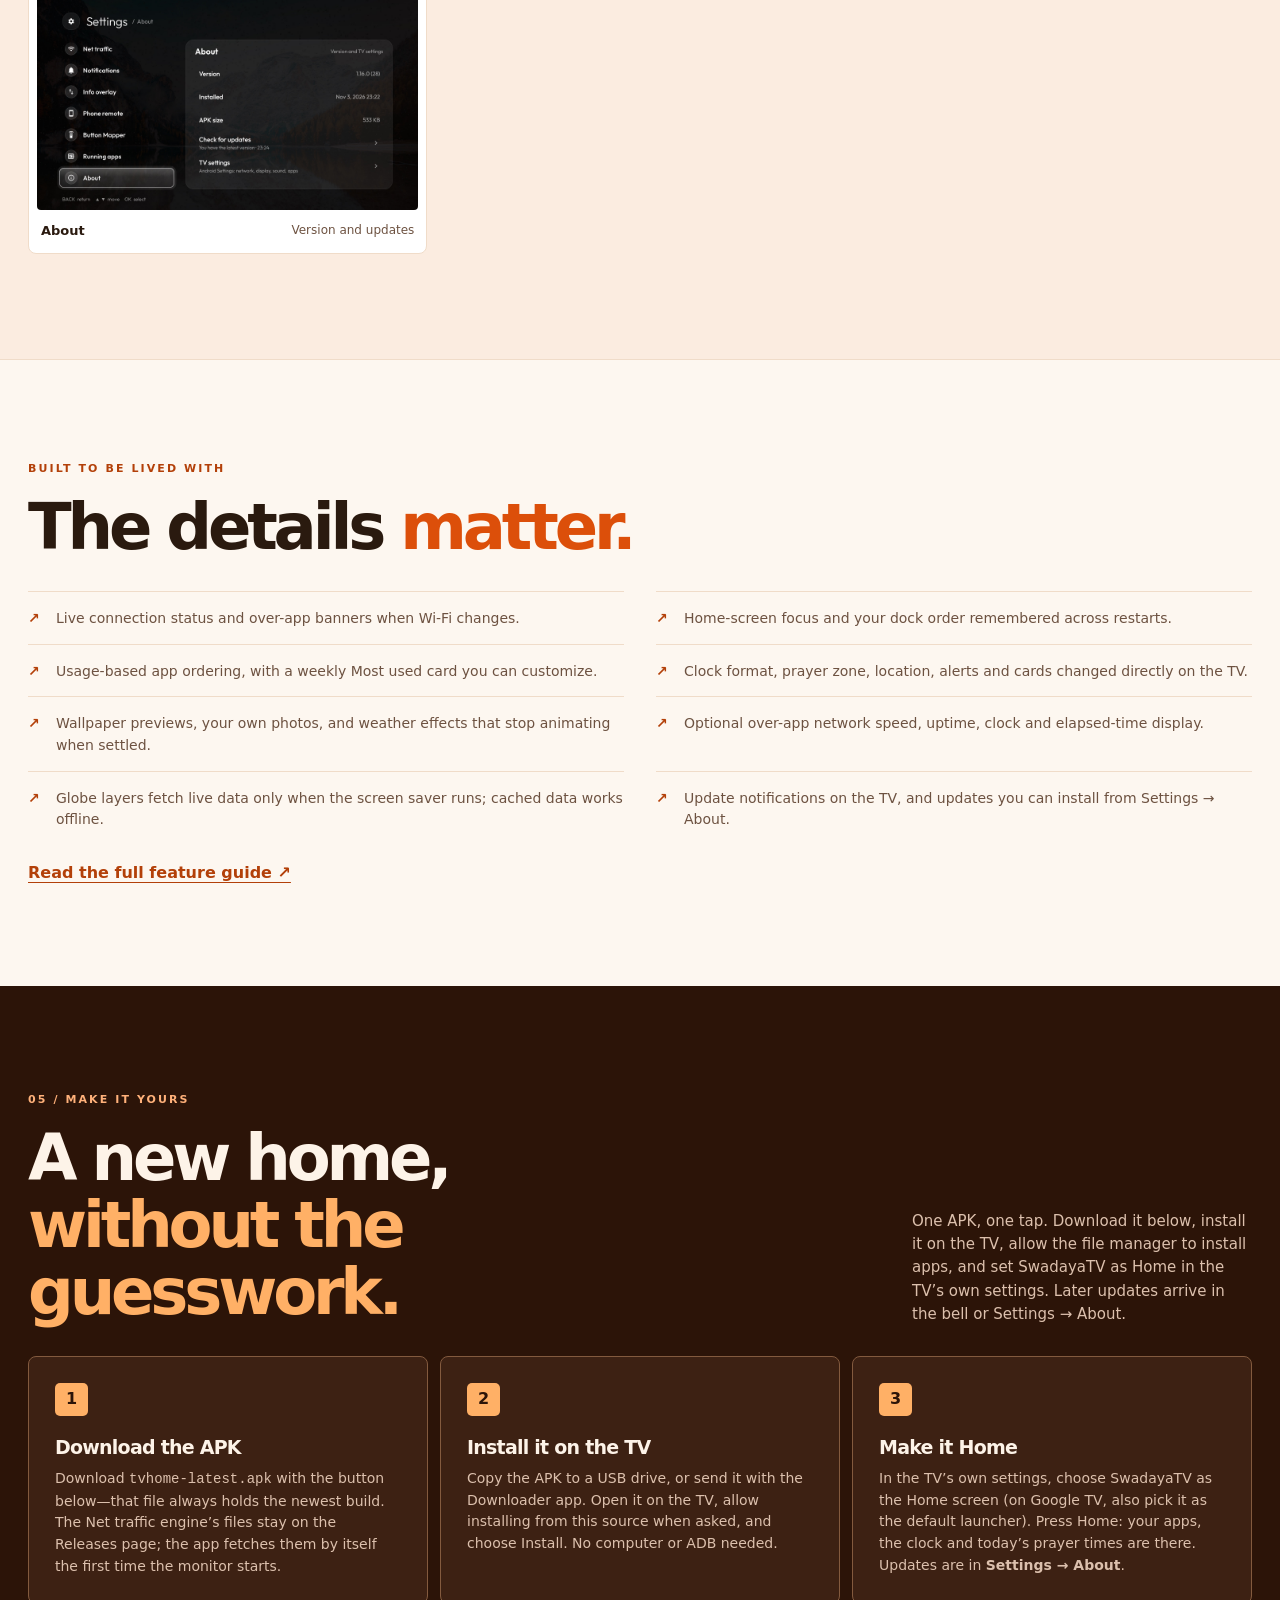
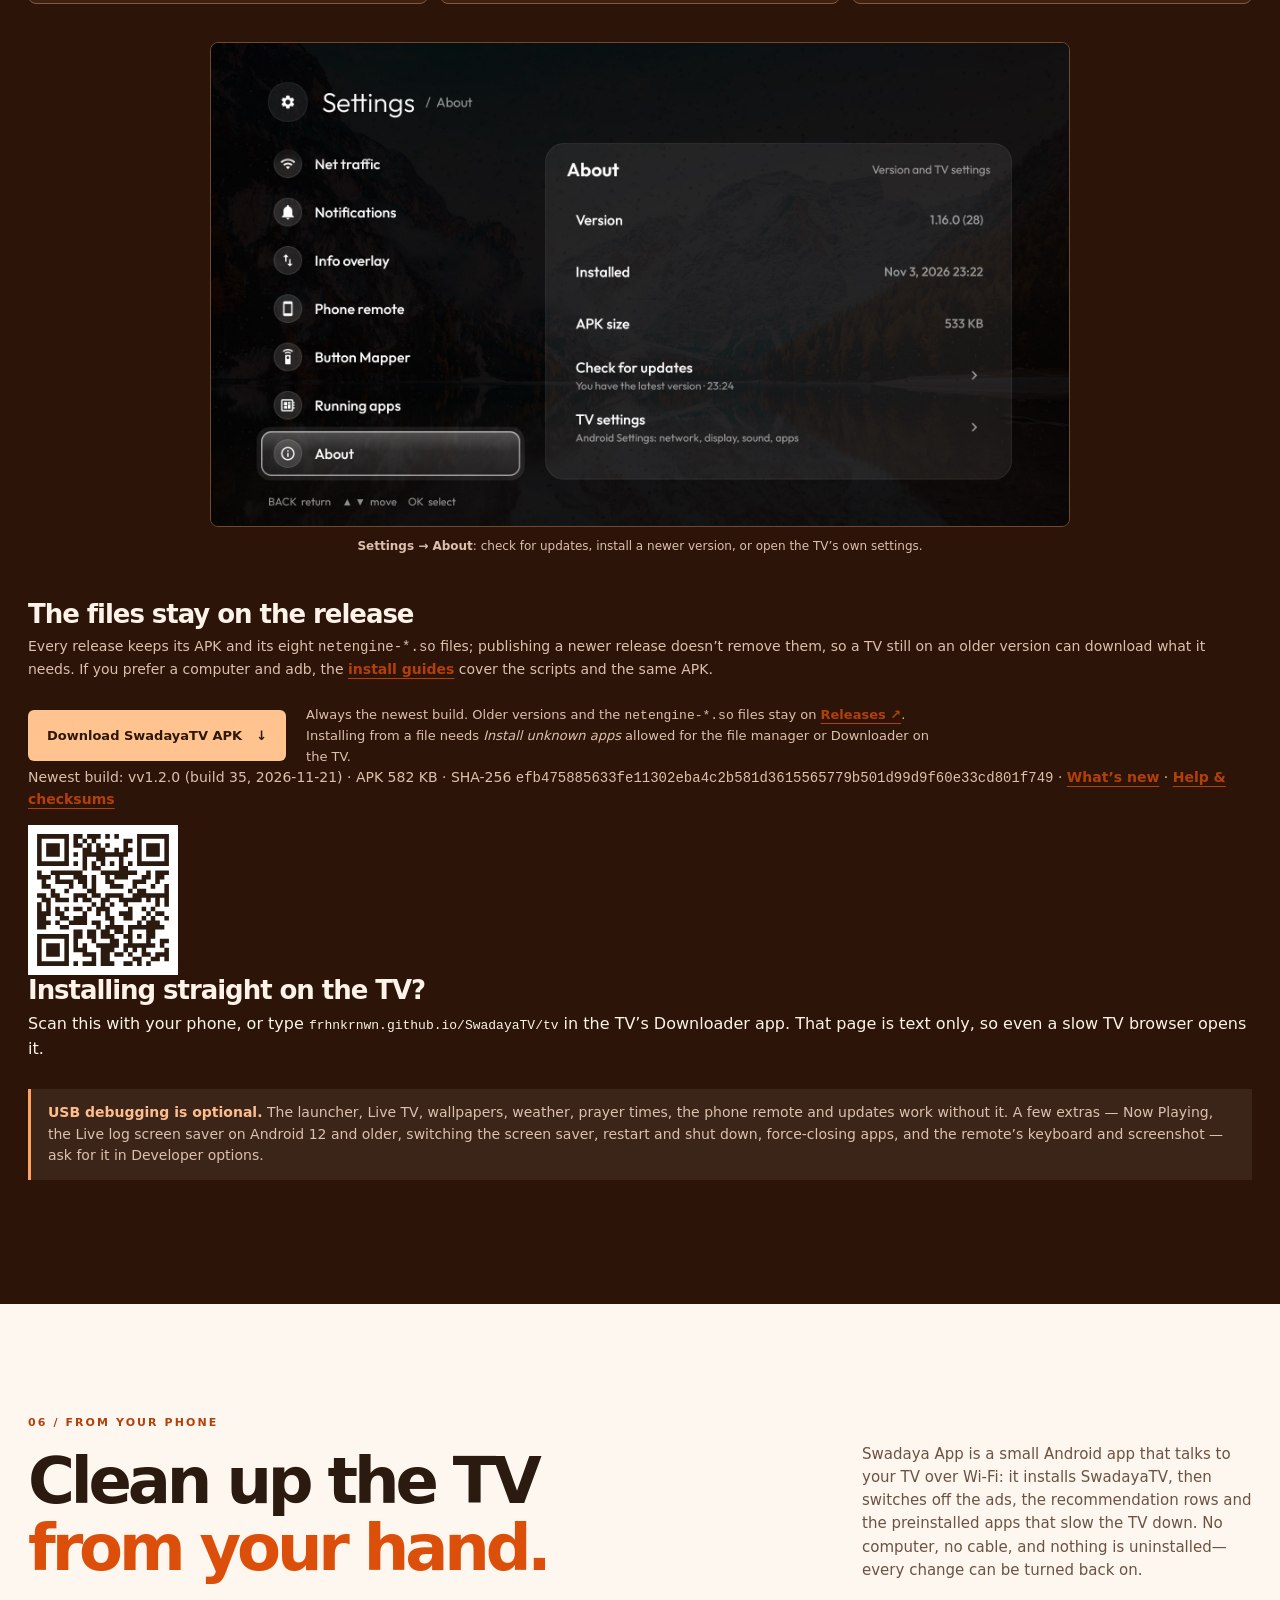
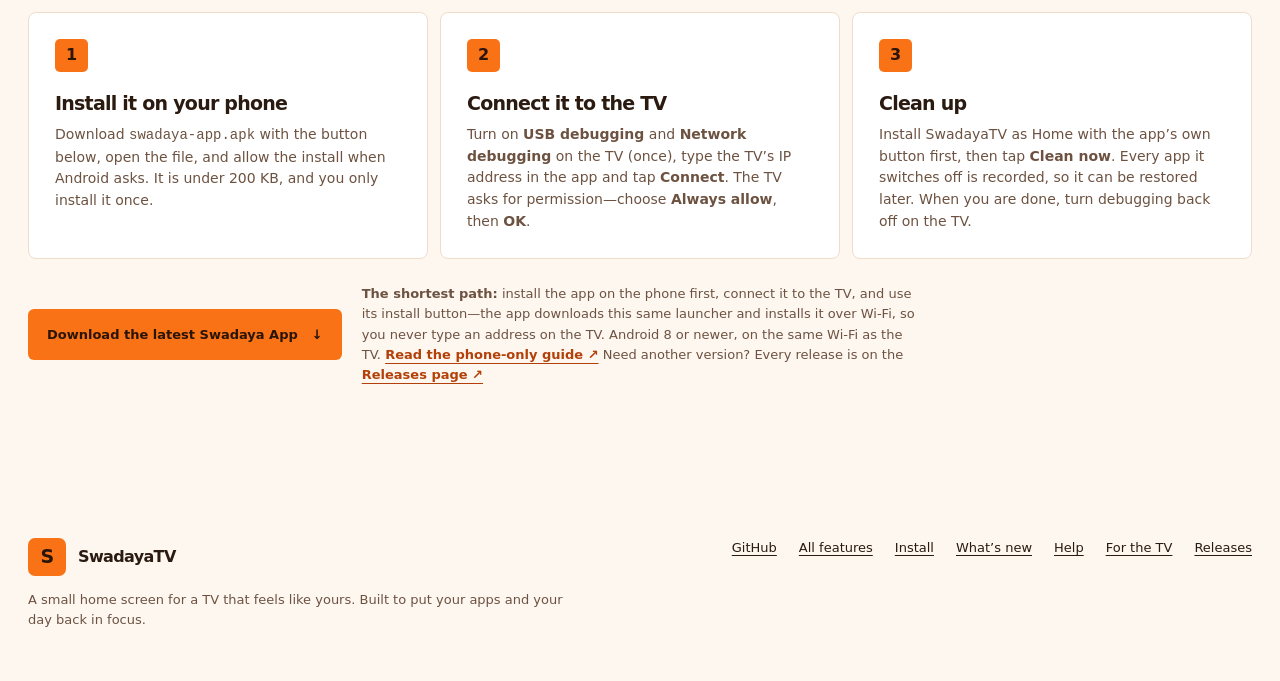
==== commit 701bba2a: "feat(site): make the site the single source of version and check every deploy The download pages, th" ====
--- a/docs/index.html
+++ b/docs/index.html
@@ -6,8 +6,16 @@
   <meta name="theme-color" content="#fdf7f0">
   <meta name="description" content="SwadayaTV is a tiny, customizable home screen for Android TV and Google TV, with live weather, prayer times, a phone remote, and a real-time Globe screen saver. Install the ready-made APK from GitHub Releases.">
   <title>SwadayaTV — Make the TV yours</title>
+  <link rel="canonical" href="https://frhnkrnwn.github.io/SwadayaTV/docs/">
   <link rel="alternate" hreflang="en" href="index.html">
   <link rel="alternate" hreflang="id" href="id.html">
+  <meta property="og:type" content="website">
+  <meta property="og:site_name" content="SwadayaTV">
+  <meta property="og:title" content="SwadayaTV — Make the TV yours">
+  <meta property="og:description" content="A tiny, customizable home screen for Android TV and Google TV. One APK, no computer needed.">
+  <meta property="og:image" content="https://frhnkrnwn.github.io/SwadayaTV/og.jpg">
+  <meta property="og:url" content="https://frhnkrnwn.github.io/SwadayaTV/docs/">
+  <meta name="twitter:card" content="summary_large_image">
   <link rel="stylesheet" href="site.css">
 </head>
 <body>
@@ -19,6 +27,8 @@
         <a href="#features">Features</a>
         <a href="#globe">Globe</a>
         <a href="#remote">Phone remote</a>
+        <a href="../whats-new.html">What&rsquo;s new</a>
+        <a href="../help.html">Help</a>
         <a class="nav-download" href="../release/tvhome-latest.apk" download>Get it →</a>
       </div>
       <div class="language-switch" aria-label="Language"><a href="index.html" lang="en" aria-current="page">EN</a><a href="id.html" lang="id">ID</a></div>
@@ -169,7 +179,7 @@
     </section>
 
     <section class="install-band" id="install" aria-labelledby="install-title">
-      <div class="install-inner wrap">
+      <div class="install-inner wrap" data-build="../release/version.json">
         <span class="eyebrow">05 / Make it yours</span>
         <div class="install-head"><h2 id="install-title">A new home,<br><em>without the guesswork.</em></h2><p>One APK, one tap. Download it below, install it on the TV, allow the file manager to install apps, and set SwadayaTV as Home in the TV&rsquo;s own settings. Later updates arrive in the bell or Settings → About.</p></div>
         <div class="steps">
@@ -177,11 +187,16 @@
           <article class="step"><span class="step-number">2</span><h3>Install it on the TV</h3><p>Copy the APK to a USB drive, or send it with the Downloader app. Open it on the TV, allow installing from this source when asked, and choose Install. No computer or ADB needed.</p></article>
           <article class="step"><span class="step-number">3</span><h3>Make it Home</h3><p>In the TV&rsquo;s own settings, choose SwadayaTV as the Home screen (on Google TV, also pick it as the default launcher). Press Home: your apps, the clock and today&rsquo;s prayer times are there. Updates are in <strong>Settings → About</strong>.</p></article>
         </div>
-        <figure class="tui-shot"><a class="image-link" href="settings-about.jpg" target="_blank" rel="noopener"><img src="settings-about.jpg" width="1920" height="1080" loading="lazy" alt="Settings → About showing the version, install time, APK size, Check for updates and TV settings"><figcaption><strong>Settings → About</strong>: check for updates, install a newer version, or open the TV&rsquo;s own settings.</figcaption></figure>
+        <figure class="tui-shot"><a class="image-link" href="settings-about.jpg" target="_blank" rel="noopener"><img src="settings-about.jpg" width="1920" height="1080" loading="lazy" alt="Settings → About showing the version, install time, APK size, Check for updates and TV settings"></a><figcaption><strong>Settings → About</strong>: check for updates, install a newer version, or open the TV&rsquo;s own settings.</figcaption></figure>
         <div class="platforms">
           <h3>The files stay on the release</h3>
           <p>Every release keeps its APK and its eight <code>netengine-*.so</code> files; publishing a newer release doesn&rsquo;t remove them, so a TV still on an older version can download what it needs. If you prefer a computer and adb, the <a class="text-link" href="https://github.com/frhnkrnwn/SwadayaTV#install">install guides</a> cover the scripts and the same APK.</p>
           <div class="install-foot"><a class="button primary" href="../release/tvhome-latest.apk" download>Download SwadayaTV APK <span aria-hidden="true">&darr;</span></a><p>Always the newest build. Older versions and the <code>netengine-*.so</code> files stay on <a class="text-link" href="https://github.com/frhnkrnwn/SwadayaTV/releases">Releases ↗</a>. Installing from a file needs <em>Install unknown apps</em> allowed for the file manager or Downloader on the TV.</p></div>
+          <p class="build-line">Newest build: v<span data-version>&mdash;</span> (<span data-build>build</span>, <span data-date>&mdash;</span>) &middot; APK <span data-size>&mdash;</span> &middot; SHA-256 <code data-sha>in release/version.json</code> &middot; <a class="text-link" href="../whats-new.html">What&rsquo;s new</a> &middot; <a class="text-link" href="../help.html">Help &amp; checksums</a></p>
+          <div class="qr-panel">
+            <img src="qr-tv.svg" width="150" height="150" alt="QR code that opens the plain TV download page">
+            <div><h3>Installing straight on the TV?</h3><p>Scan this with your phone, or type <code>frhnkrnwn.github.io/SwadayaTV/tv</code> in the TV&rsquo;s Downloader app. That page is text only, so even a slow TV browser opens it.</p></div>
+          </div>
           <p class="security"><strong>USB debugging is optional.</strong> The launcher, Live TV, wallpapers, weather, prayer times, the phone remote and updates work without it. A few extras — Now Playing, the Live log screen saver on Android 12 and older, switching the screen saver, restart and shut down, force-closing apps, and the remote&rsquo;s keyboard and screenshot — ask for it in Developer options.</p>
         </div>
       </div>
@@ -199,13 +214,14 @@
       </div>
       <div class="app-foot">
         <a class="button primary" href="../release/swadaya-app.apk" download>Download the latest Swadaya App <span aria-hidden="true">&darr;</span></a>
-        <p>Android 8 or newer, on the same Wi-Fi as the TV. <a class="text-link" href="https://github.com/frhnkrnwn/SwadayaTV/blob/main/docs/TUTORIAL_HP_TANPA_PC.md">Read the phone-only guide &nearr;</a> Need another version? Every release is on the <a class="text-link" href="https://github.com/frhnkrnwn/SwadayaTV/releases">Releases page &nearr;</a></p>
+        <p><strong>The shortest path:</strong> install the app on the phone first, connect it to the TV, and use its install button&mdash;the app downloads this same launcher and installs it over Wi-Fi, so you never type an address on the TV. Android 8 or newer, on the same Wi-Fi as the TV. <a class="text-link" href="https://github.com/frhnkrnwn/SwadayaTV/blob/main/docs/TUTORIAL_HP_TANPA_PC.md">Read the phone-only guide &nearr;</a> Need another version? Every release is on the <a class="text-link" href="https://github.com/frhnkrnwn/SwadayaTV/releases">Releases page &nearr;</a></p>
       </div>
     </section>
   </main>
 
-  <footer><div class="footer-inner wrap"><div><a class="brand" href="#top"><span class="brand-mark" aria-hidden="true">S</span><span>SwadayaTV</span></a><p>A small home screen for a TV that feels like yours. Built to put your apps and your day back in focus.</p></div><nav aria-label="More links"><a href="https://github.com/frhnkrnwn/SwadayaTV">GitHub</a><a href="https://github.com/frhnkrnwn/SwadayaTV/blob/main/docs/features.md">All features</a><a href="https://github.com/frhnkrnwn/SwadayaTV#install">Install</a><a href="https://github.com/frhnkrnwn/SwadayaTV/releases/latest">Releases</a></nav></div></footer>
+  <footer><div class="footer-inner wrap"><div><a class="brand" href="#top"><span class="brand-mark" aria-hidden="true">S</span><span>SwadayaTV</span></a><p>A small home screen for a TV that feels like yours. Built to put your apps and your day back in focus.</p></div><nav aria-label="More links"><a href="https://github.com/frhnkrnwn/SwadayaTV">GitHub</a><a href="https://github.com/frhnkrnwn/SwadayaTV/blob/main/docs/features.md">All features</a><a href="https://github.com/frhnkrnwn/SwadayaTV#install">Install</a><a href="../whats-new.html">What&rsquo;s new</a><a href="../help.html">Help</a><a href="../tv/">For the TV</a><a href="https://github.com/frhnkrnwn/SwadayaTV/releases/latest">Releases</a></nav></div></footer>
   <a class="back-to-top" href="#top" aria-label="Back to top" hidden><span aria-hidden="true">↑</span></a>
+  <script src="../site.js"></script>
   <script>
     const backToTop = document.querySelector('.back-to-top');
     const updateBackToTop = () => { backToTop.hidden = window.scrollY < 600; };
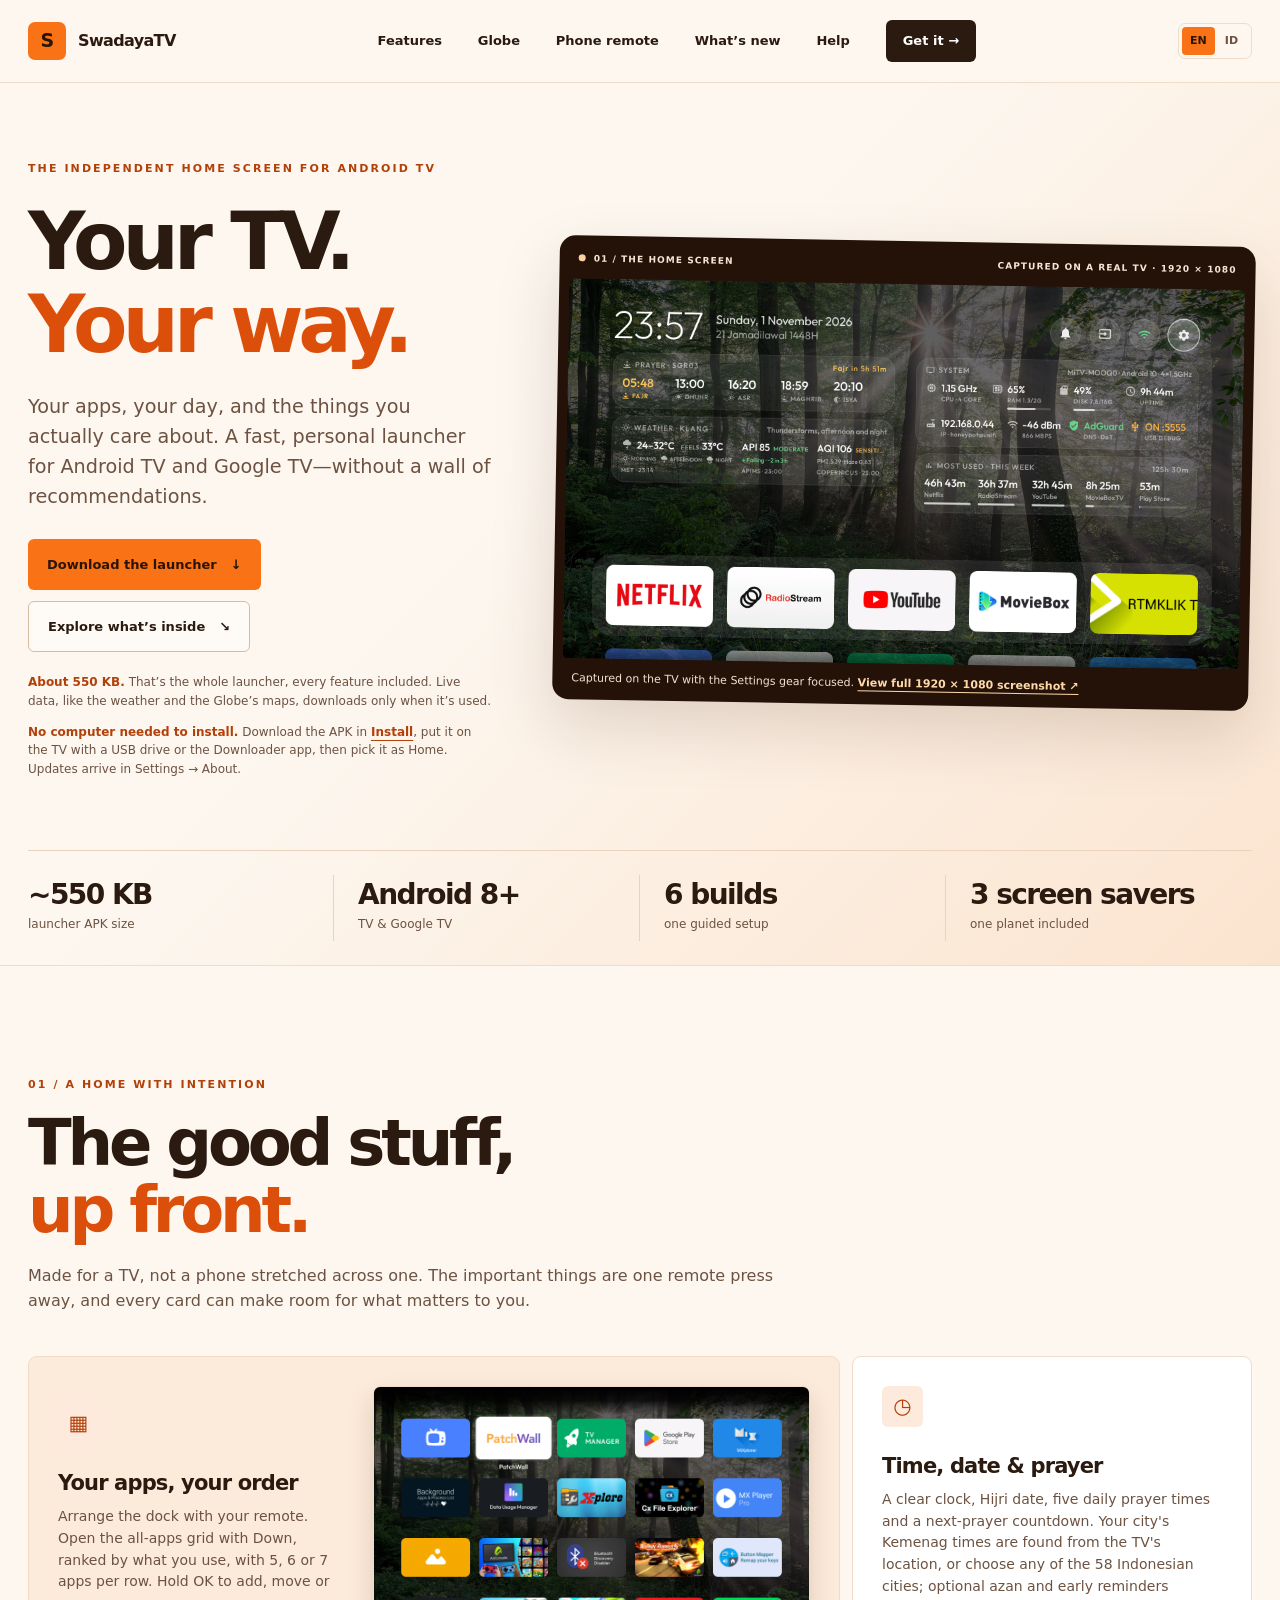
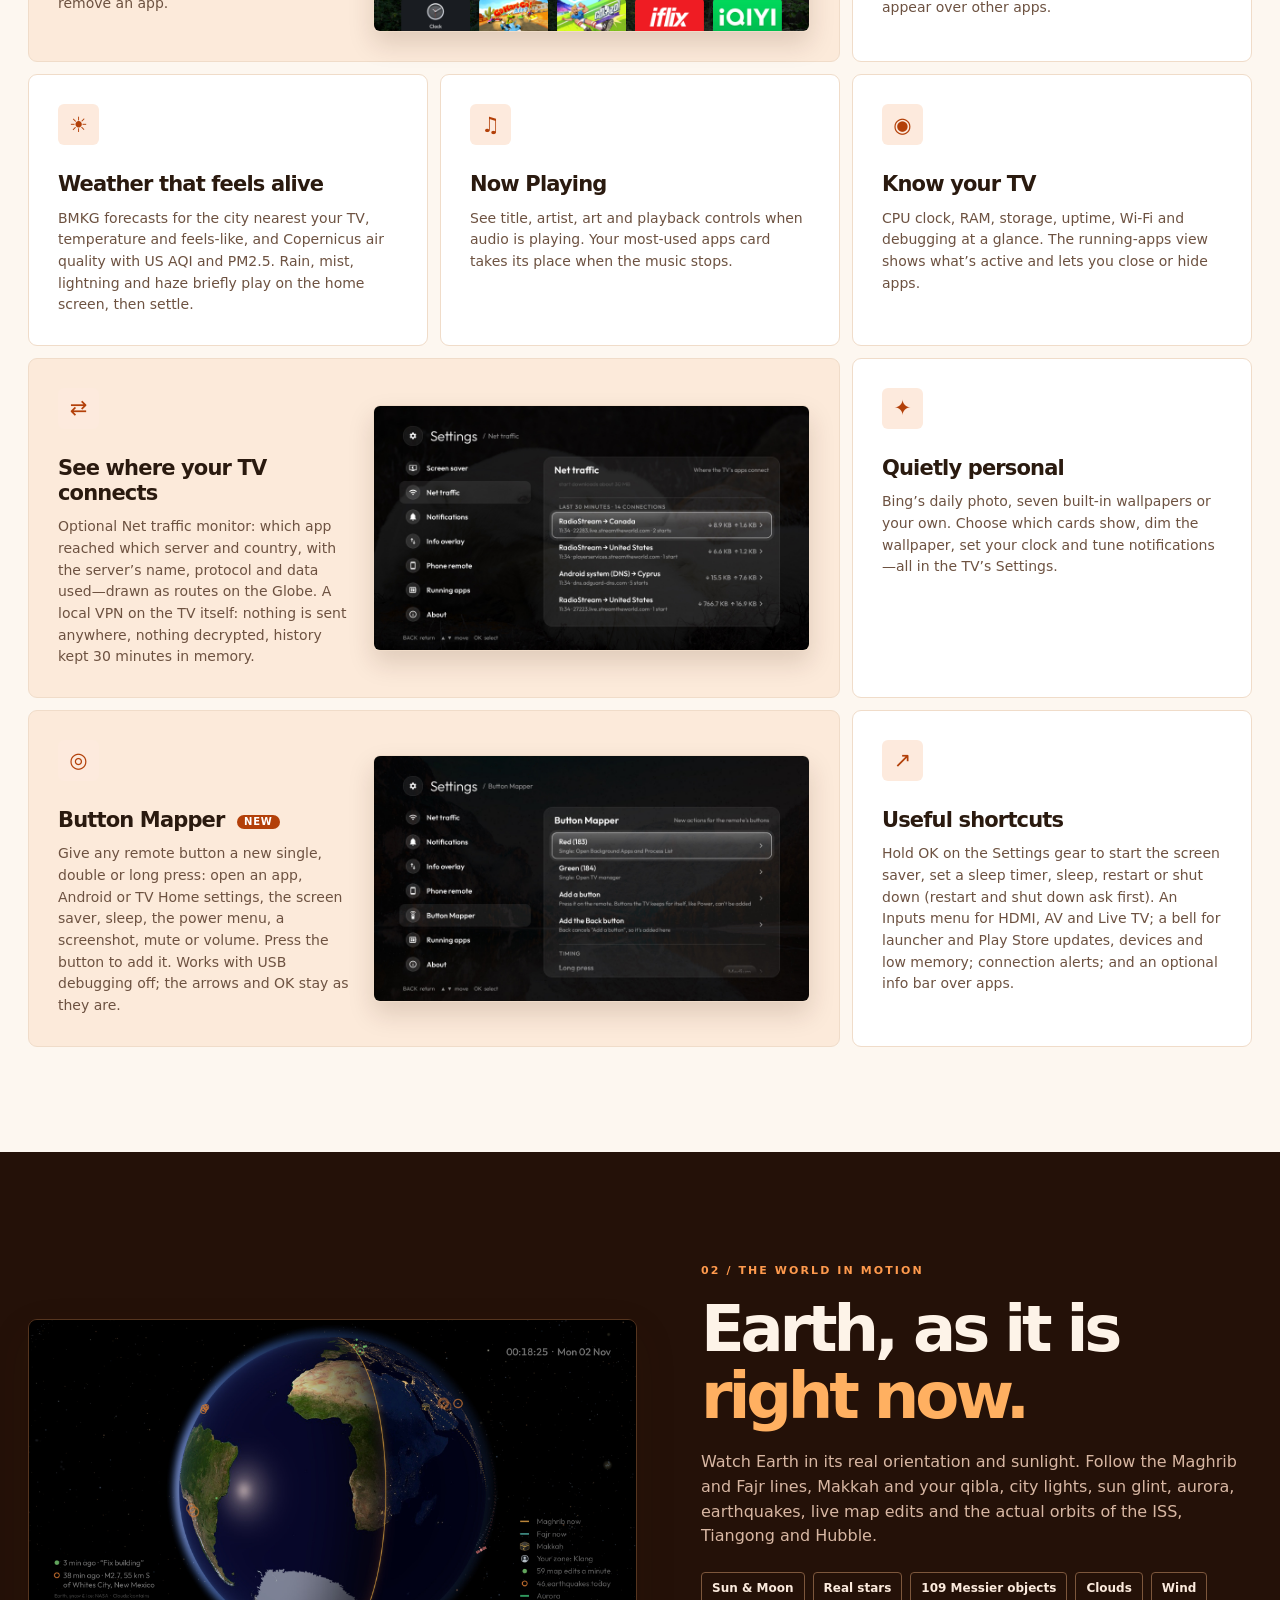
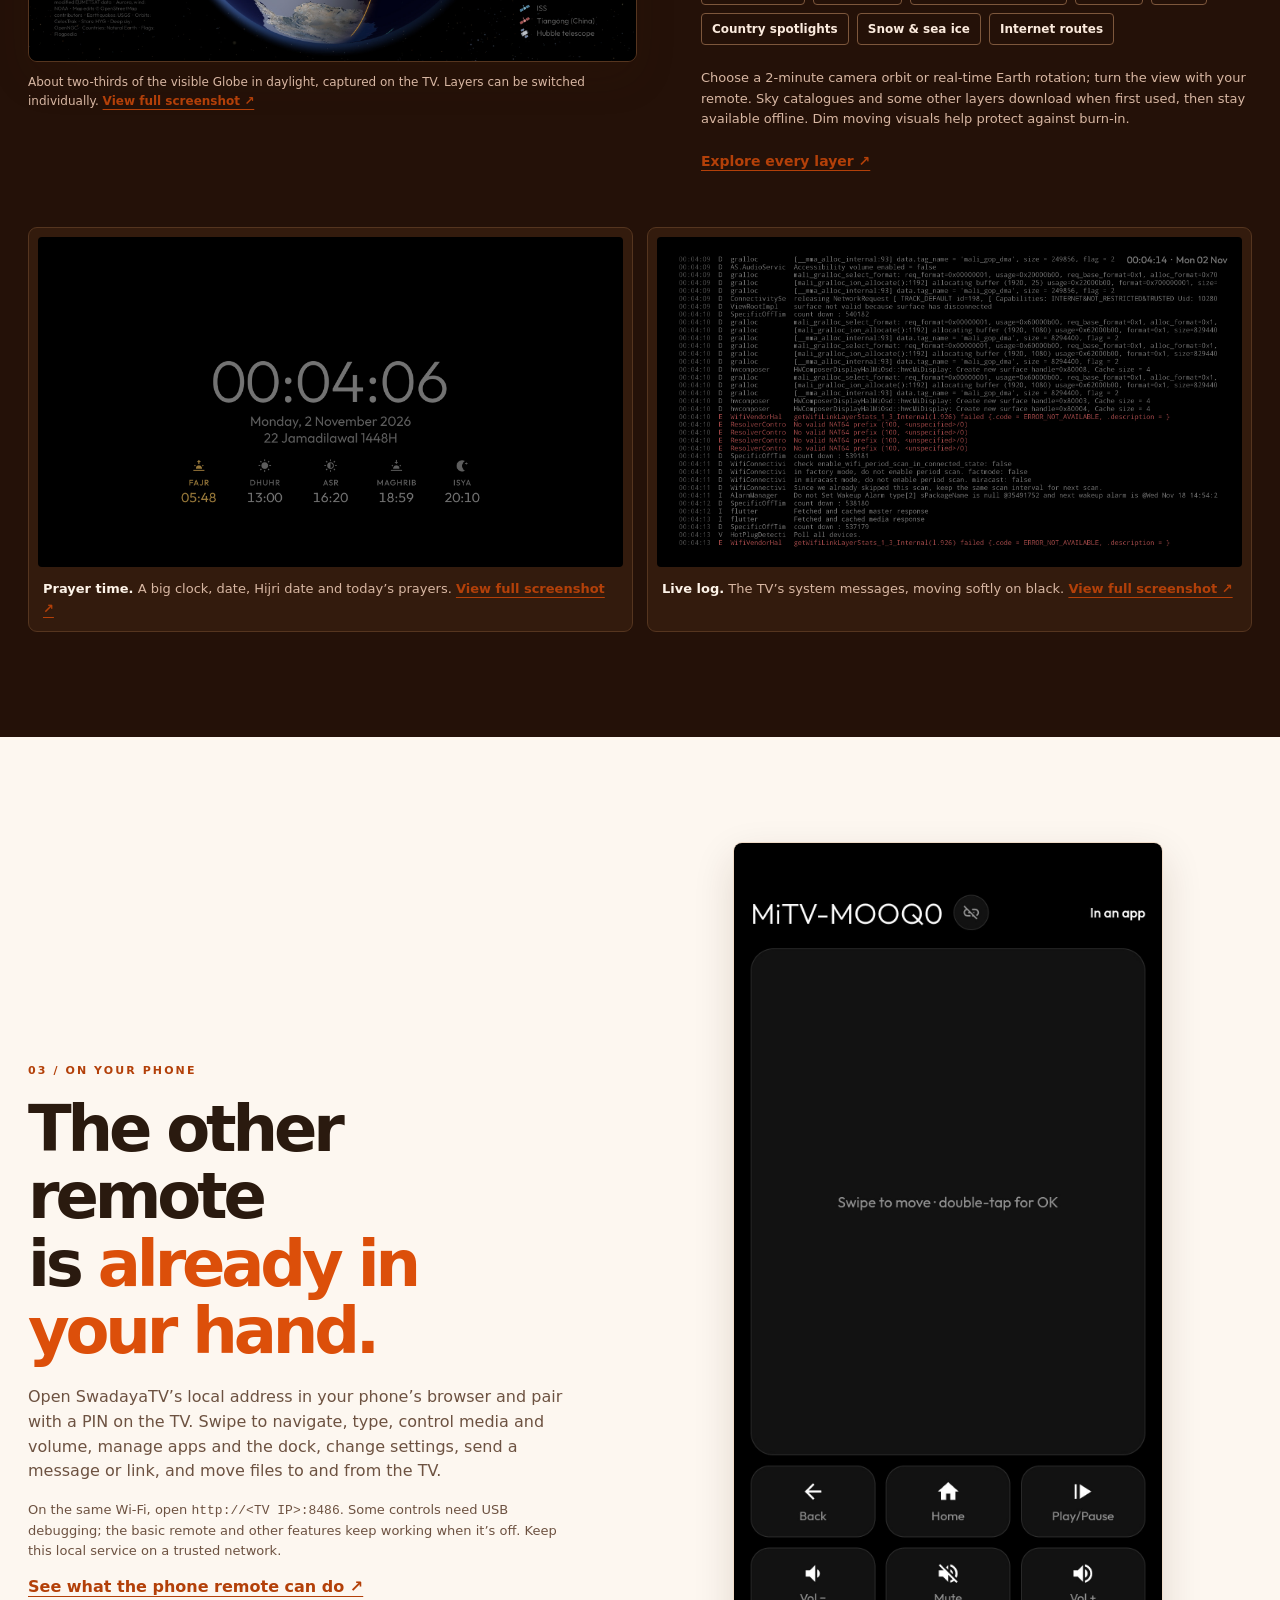
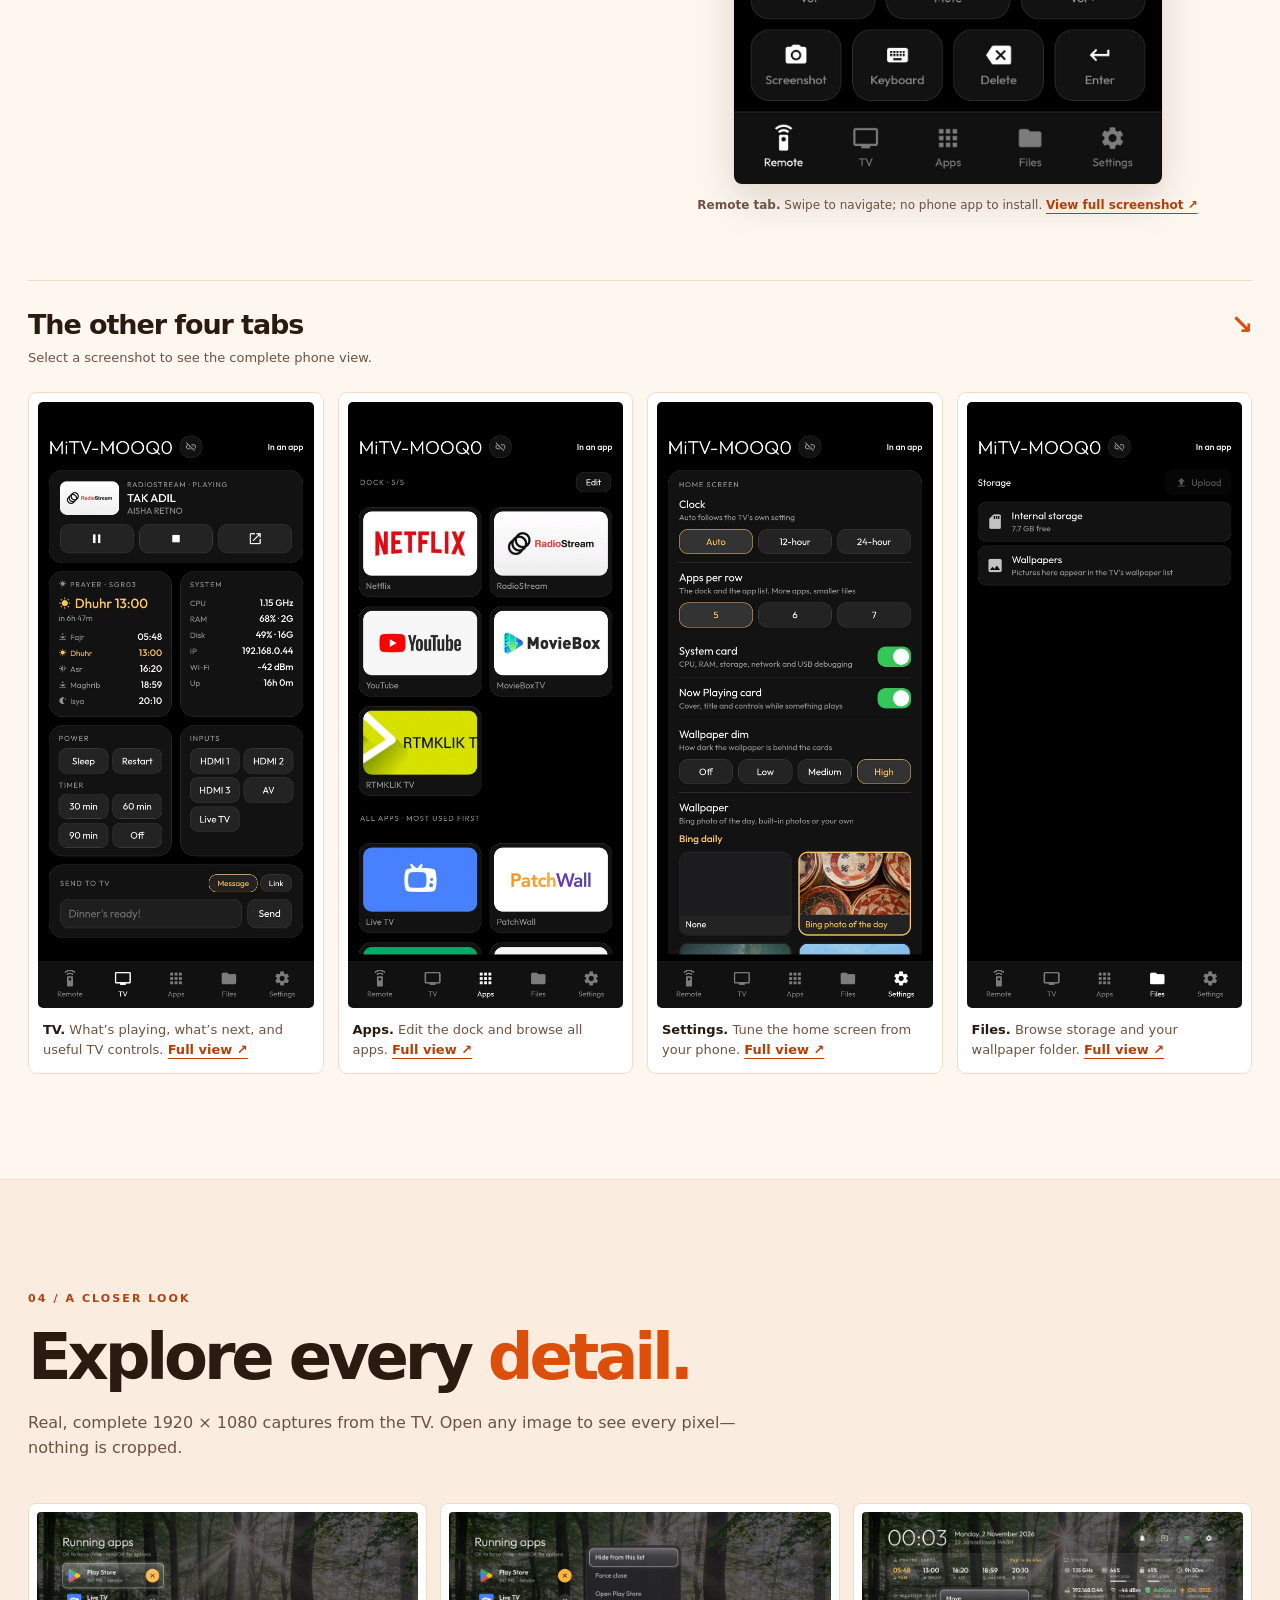
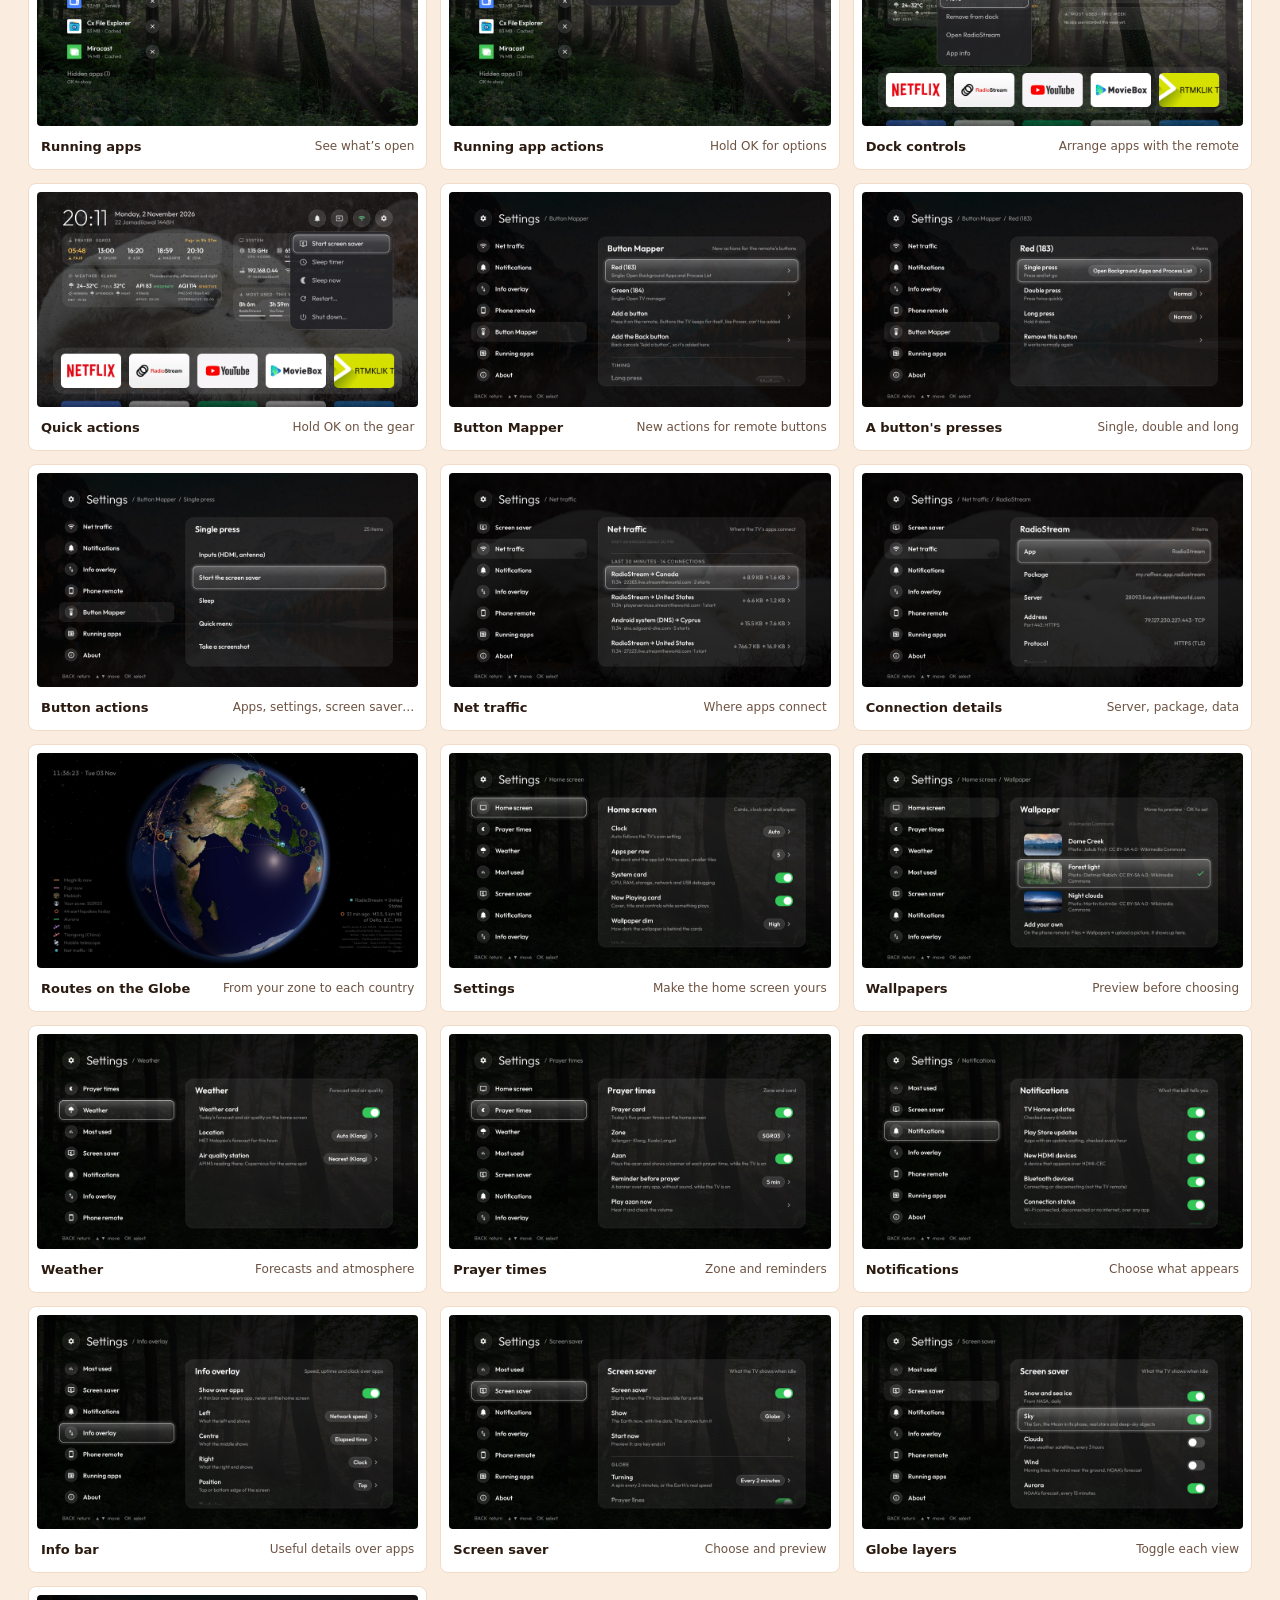
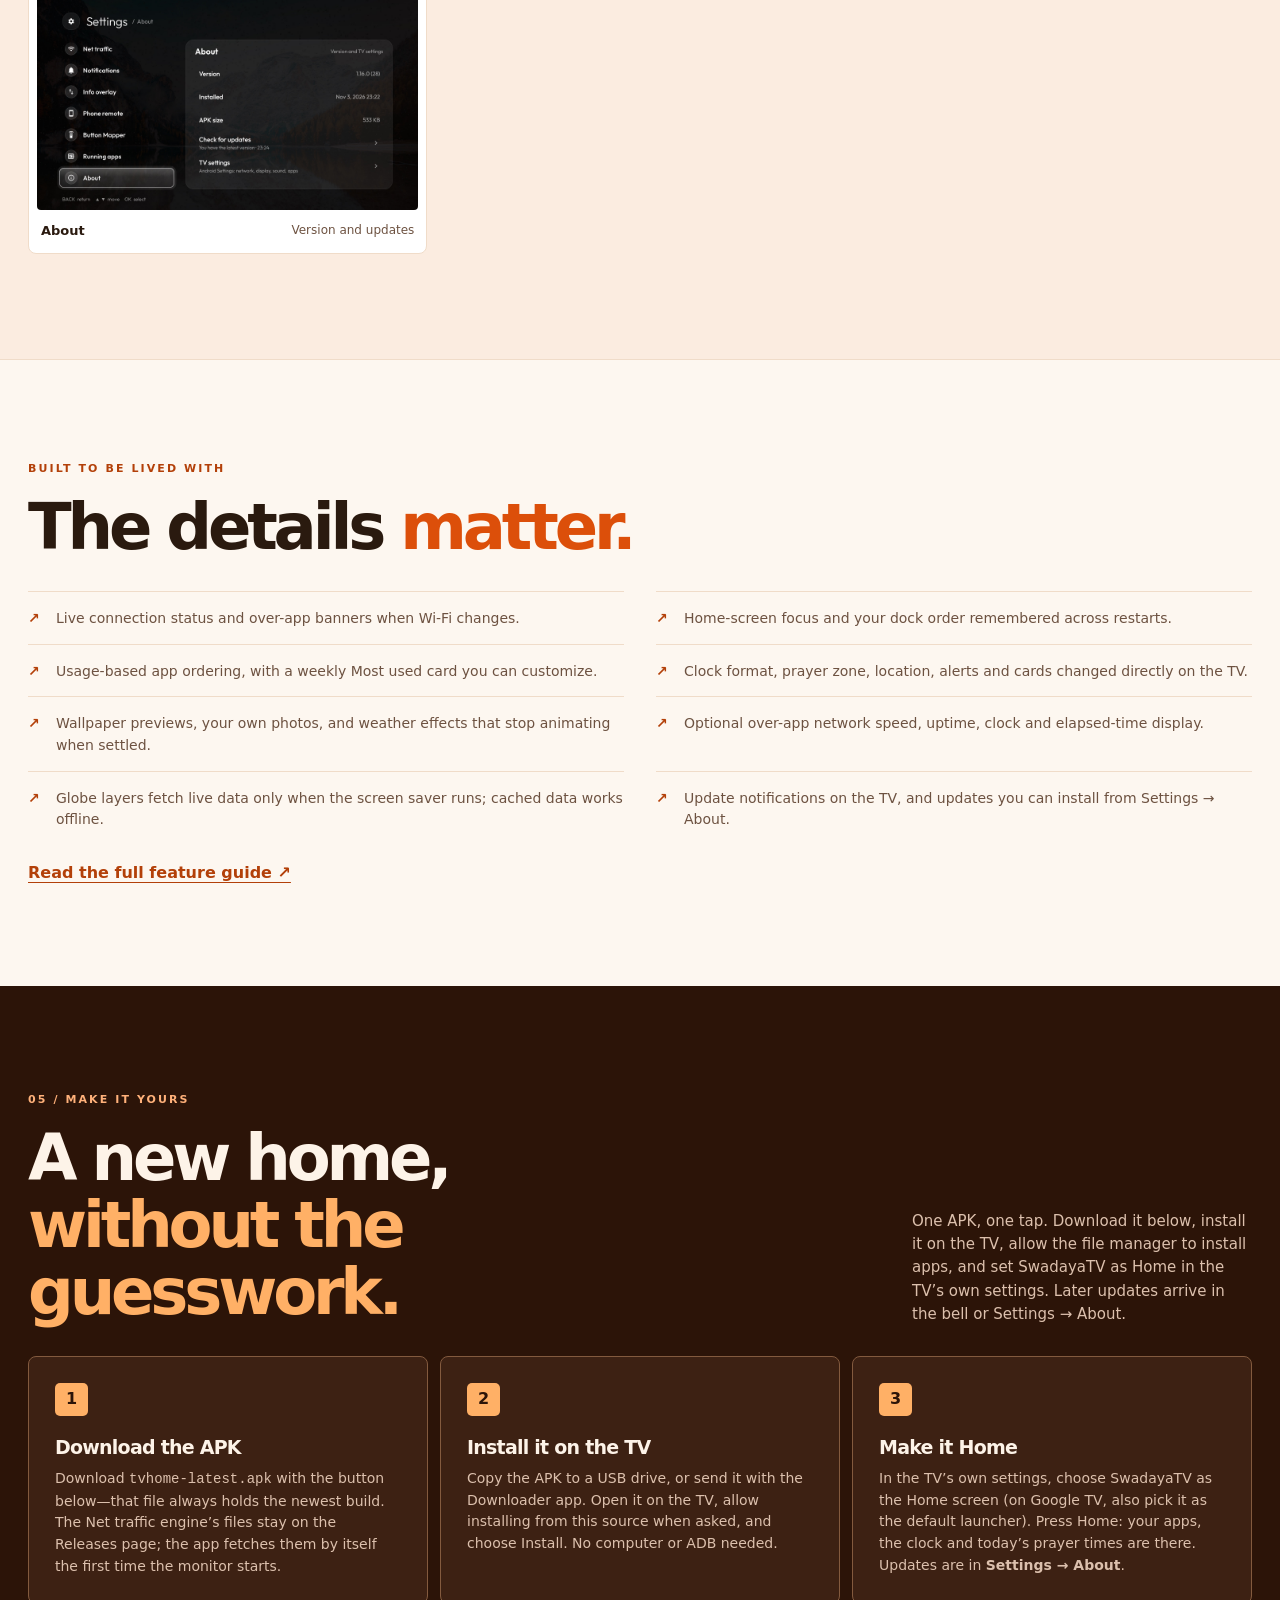
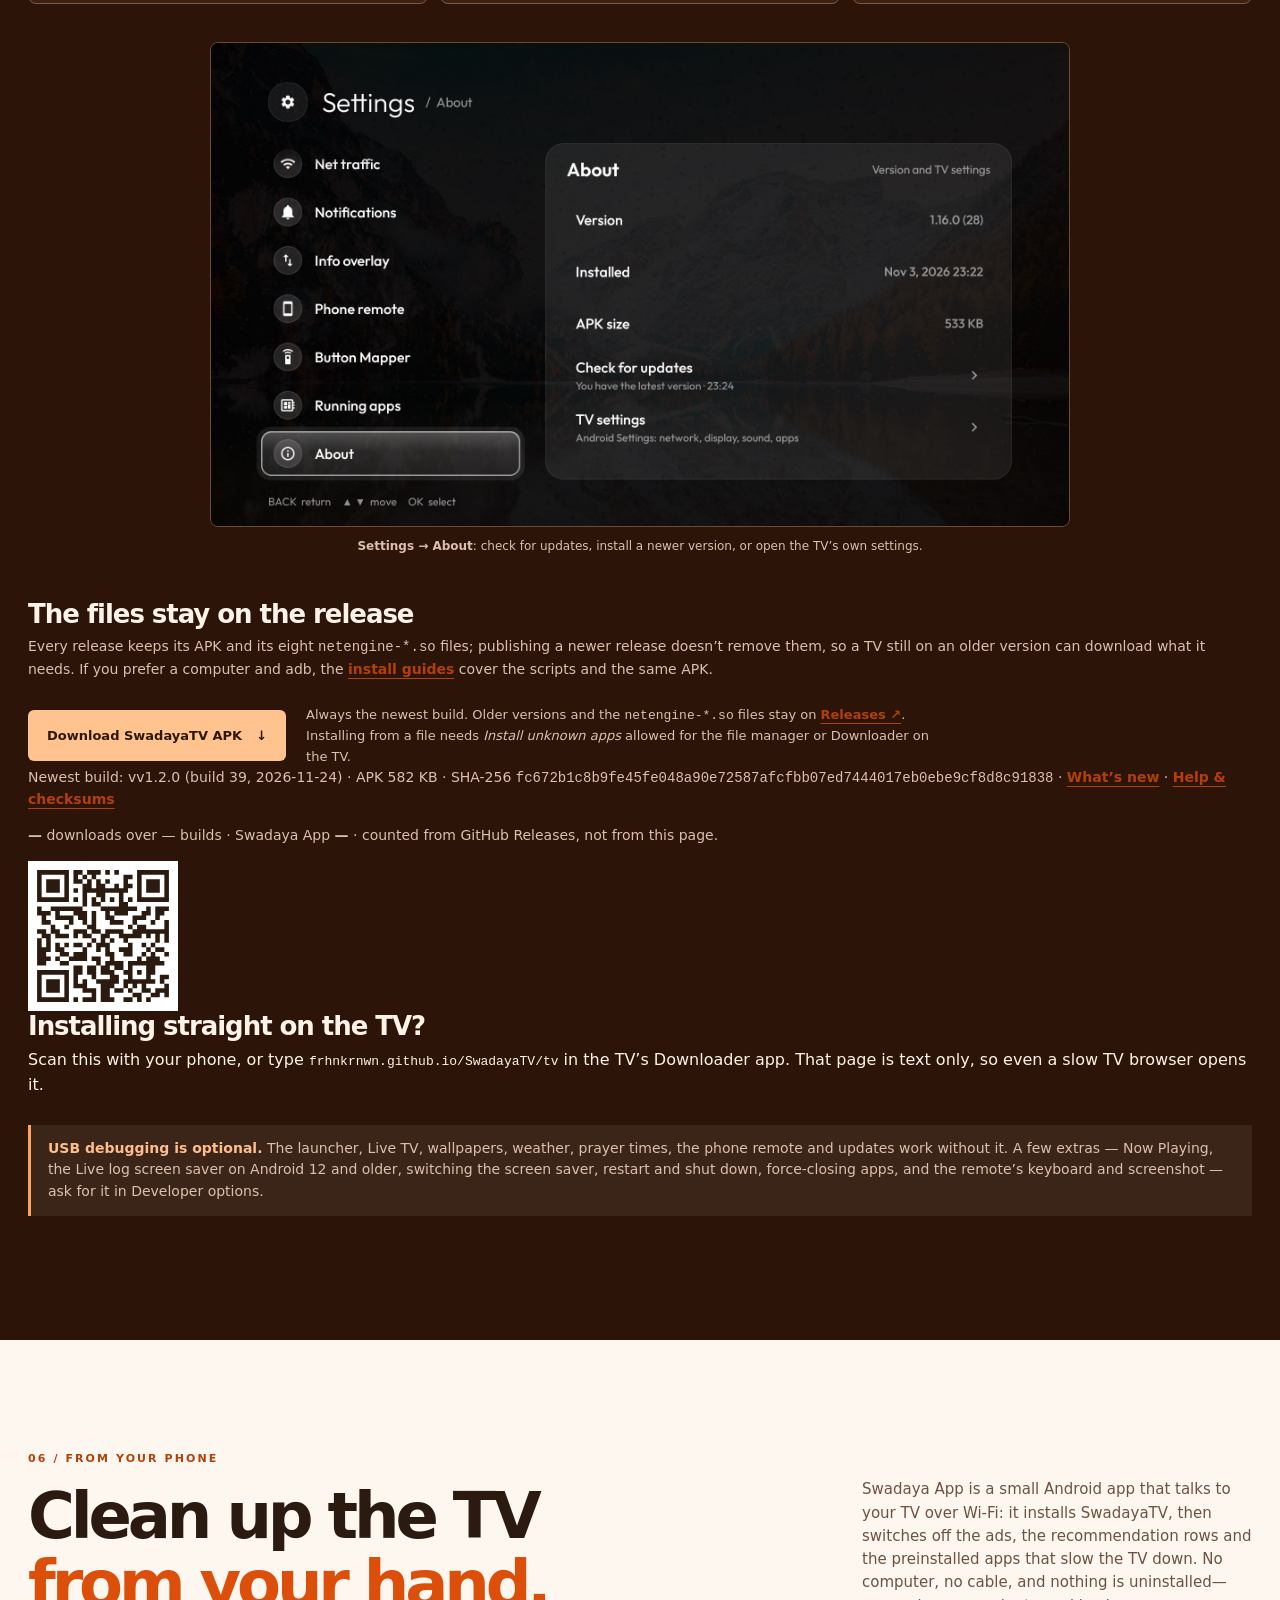
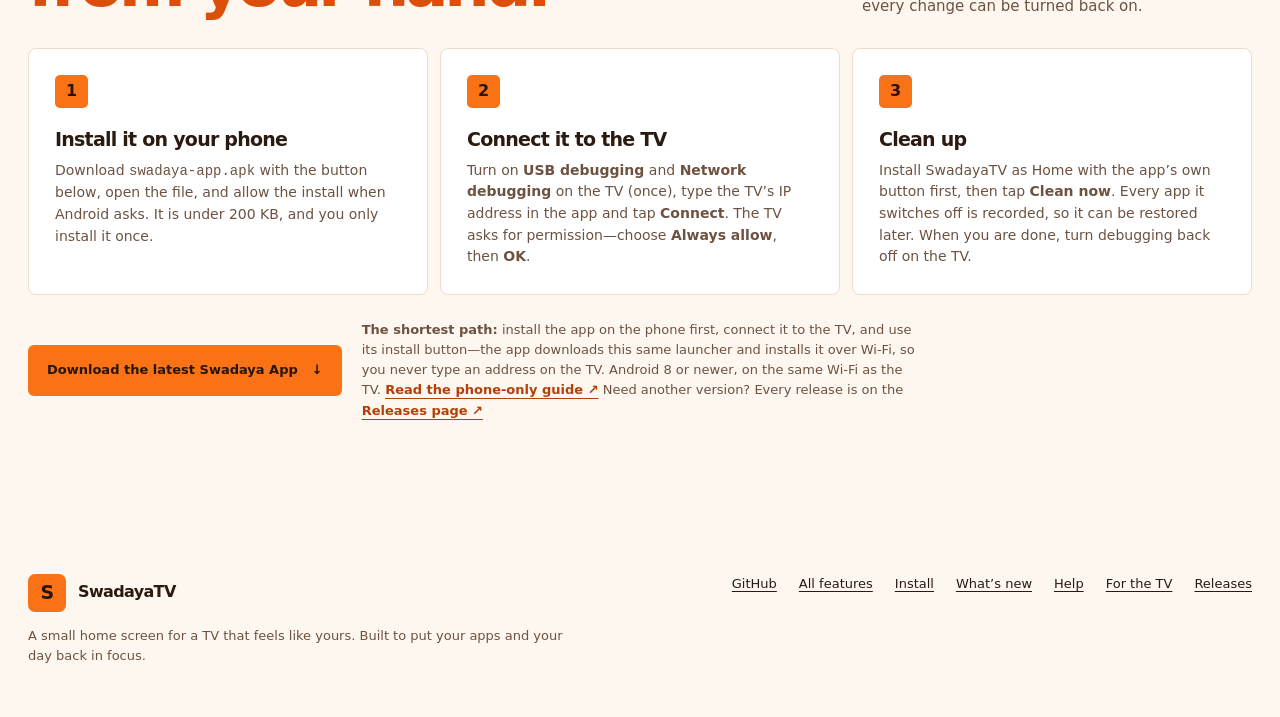
==== commit d487a9cc: "fix(site): keep the smoke test honest when deploys race, and count downloads Two workflows can publi" ====
--- a/docs/index.html
+++ b/docs/index.html
@@ -192,7 +192,8 @@
           <h3>The files stay on the release</h3>
           <p>Every release keeps its APK and its eight <code>netengine-*.so</code> files; publishing a newer release doesn&rsquo;t remove them, so a TV still on an older version can download what it needs. If you prefer a computer and adb, the <a class="text-link" href="https://github.com/frhnkrnwn/SwadayaTV#install">install guides</a> cover the scripts and the same APK.</p>
           <div class="install-foot"><a class="button primary" href="../release/tvhome-latest.apk" download>Download SwadayaTV APK <span aria-hidden="true">&darr;</span></a><p>Always the newest build. Older versions and the <code>netengine-*.so</code> files stay on <a class="text-link" href="https://github.com/frhnkrnwn/SwadayaTV/releases">Releases ↗</a>. Installing from a file needs <em>Install unknown apps</em> allowed for the file manager or Downloader on the TV.</p></div>
-          <p class="build-line">Newest build: v<span data-version>&mdash;</span> (<span data-build>build</span>, <span data-date>&mdash;</span>) &middot; APK <span data-size>&mdash;</span> &middot; SHA-256 <code data-sha>in release/version.json</code> &middot; <a class="text-link" href="../whats-new.html">What&rsquo;s new</a> &middot; <a class="text-link" href="../help.html">Help &amp; checksums</a></p>
+                    <p class="build-line">Newest build: v<span data-version>&mdash;</span> (<span data-build>build</span>, <span data-date>&mdash;</span>) &middot; APK <span data-size>&mdash;</span> &middot; SHA-256 <code data-sha>in release/version.json</code> &middot; <a class="text-link" href="../whats-new.html">What&rsquo;s new</a> &middot; <a class="text-link" href="../help.html">Help &amp; checksums</a></p>
+          <p class="downloads-line" data-downloads="../release/downloads.json"><strong data-downloads-total>&mdash;</strong> downloads over <span data-downloads-releases>&mdash;</span> builds &middot; Swadaya App <strong data-downloads-app>&mdash;</strong> &middot; counted from GitHub Releases, not from this page.</p>
           <div class="qr-panel">
             <img src="qr-tv.svg" width="150" height="150" alt="QR code that opens the plain TV download page">
             <div><h3>Installing straight on the TV?</h3><p>Scan this with your phone, or type <code>frhnkrnwn.github.io/SwadayaTV/tv</code> in the TV&rsquo;s Downloader app. That page is text only, so even a slow TV browser opens it.</p></div>
